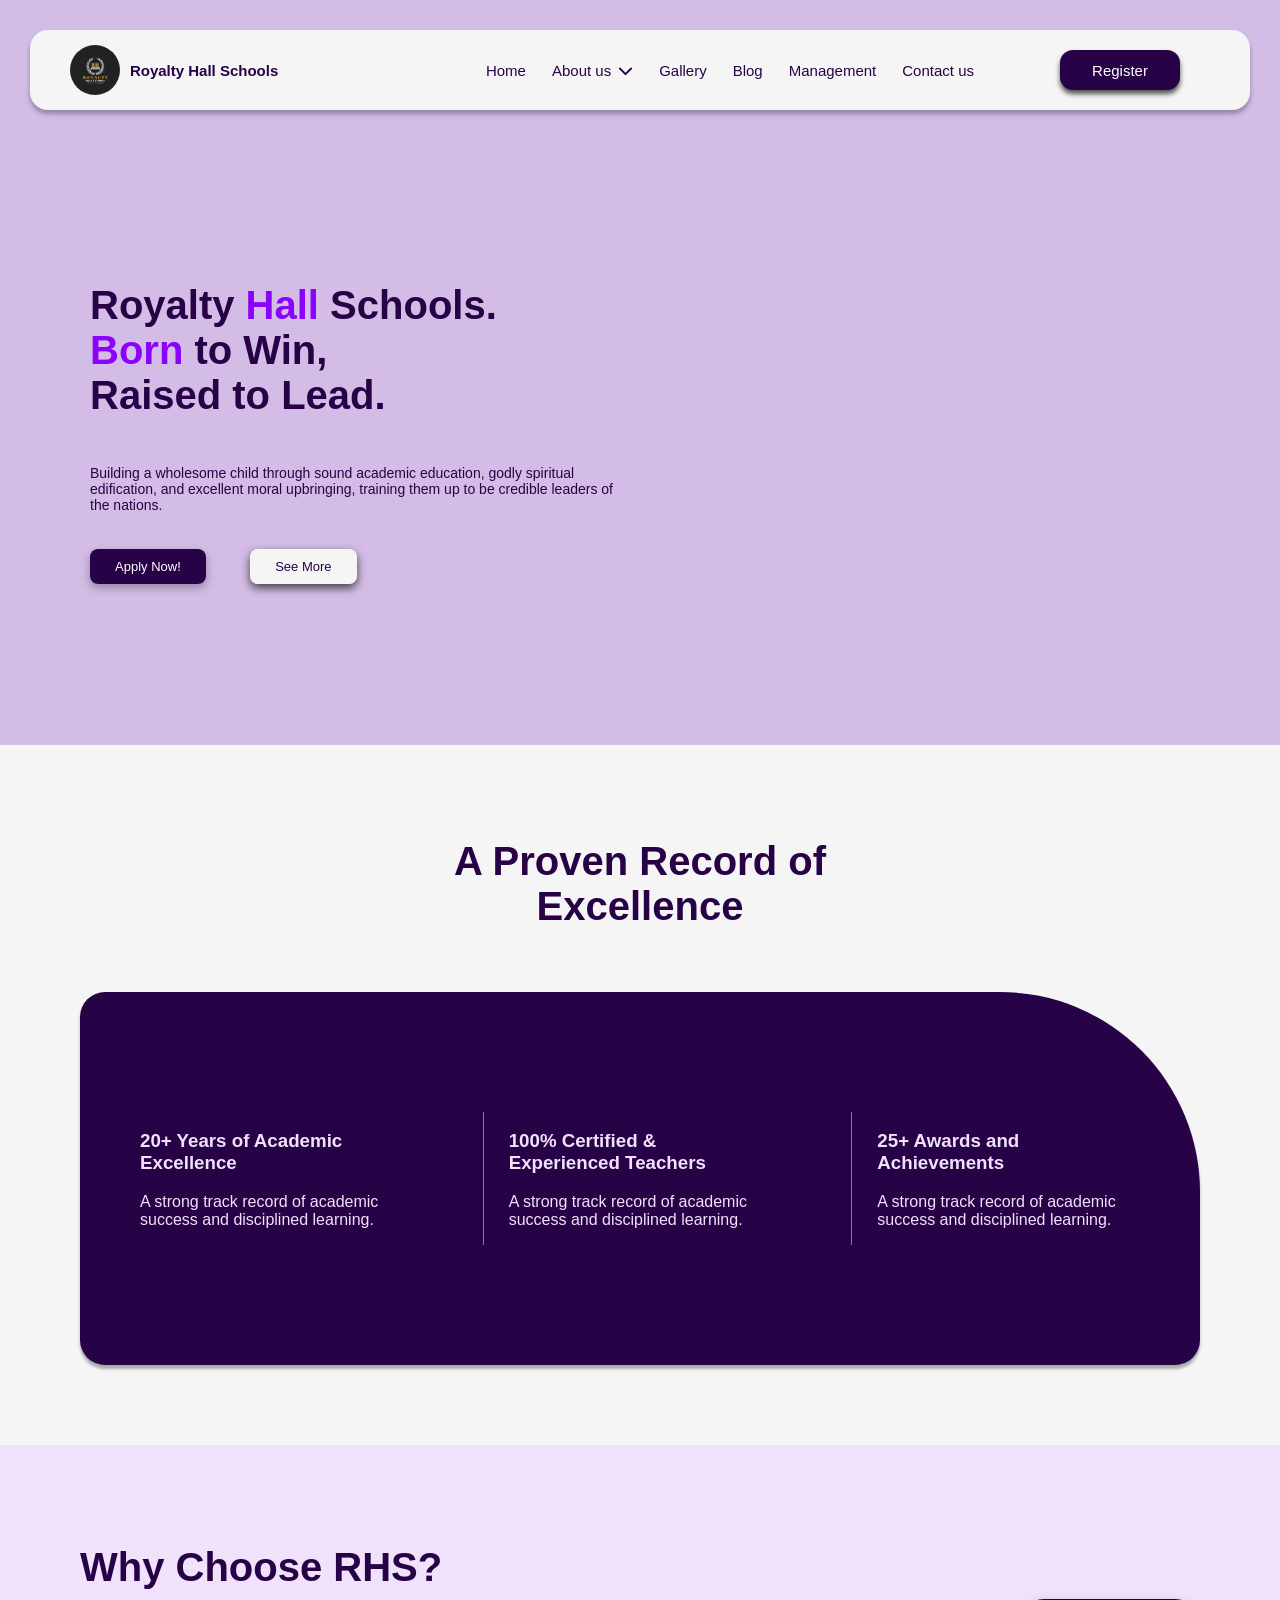
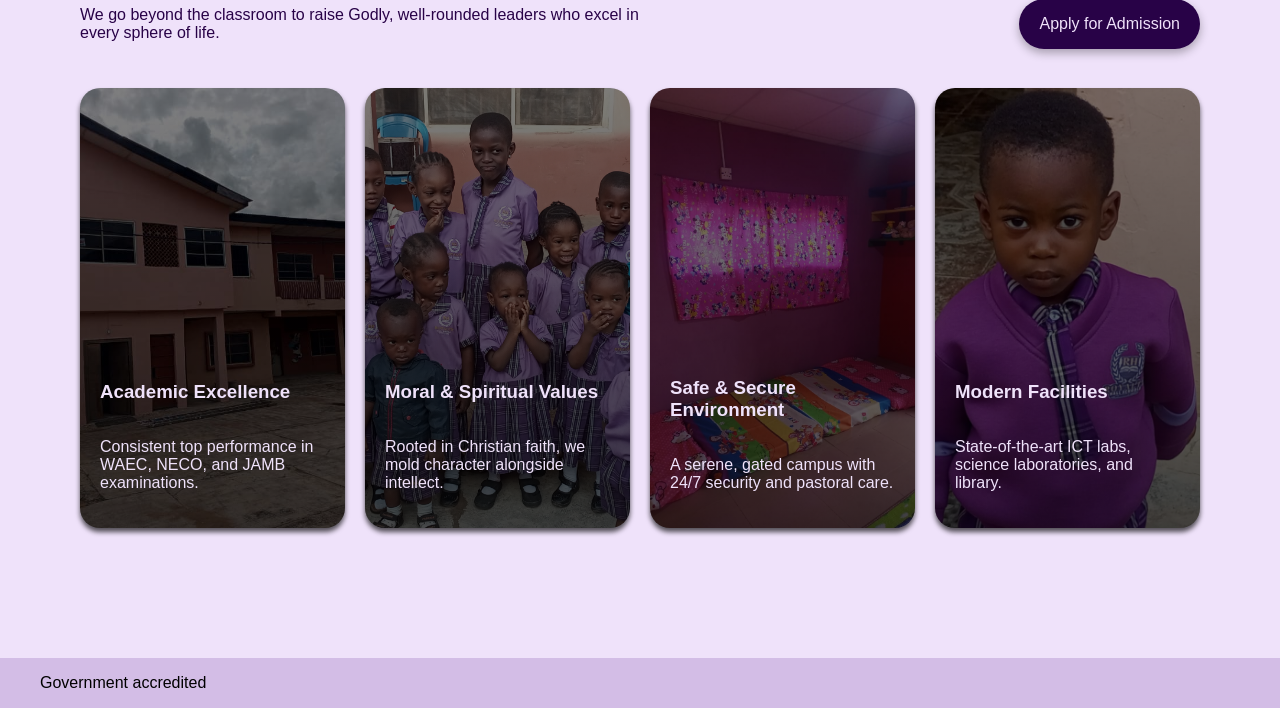
==== index.html @ ec62bf95 "initial commit" ====
<!DOCTYPE html>
<html lang="en">
    <head>
        <meta charset="UTF-8">
        <meta name="viewport" content="width=device-width, initial-scale=1.0">
        <title>Royalty Hall Schools</title>
        <link rel="stylesheet" href="style.css">
        <link rel="stylesheet" href="https://cdnjs.cloudflare.com/ajax/libs/font-awesome/6.5.1/css/all.min.css">
    </head>
    <body>
        <nav class="navbar">
            <img src="./assets/images/rhs_logo.jpg" alt="rhs-logo" height="50px">
            <a href="index.html" class="logo">Royalty Hall Schools</a>
            <ul class="nav-links" id="navLinks">
                <li><a href="index.html">Home</a></li>
                <li><a href="about.html">About us<i class="fa-solid fa-chevron-down"></i></a></li>
                <li><a href="gallery.html">Gallery</a></li>
                <li><a href="blog.html">Blog</a></li>
                <li><a href="management.html">Management</a></li>
                <li><a href="contact.html">Contact us</a></li>
                <li><a href="register.html" class="register-btn">Register</a></li>
            </ul>
            <!-- <button class="menu-toggle" id="menuToggle" aria-label="Toggle menu">&#9776;</button> -->
        </nav>
        <section>
            <div class = "landing">
                <div>
                    <h1>Royalty <span> Hall </span>Schools. </br><span>Born</span> to Win,</span> </br>Raised to Lead.</h1>
                </div>    
                <div>
                    <p>Building a wholesome child through sound academic education, 
                        godly spiritual edification, and excellent moral upbringing, 
                        training them up to be credible leaders of the nations.
                    </p>
                </div>
                <div class="apply-more">
                    <a href="contact.html" class="apply" >Apply Now!</a>
                    <a href="about.html" class="more">See More</a>
                </div>
            </div>
        </section>
        <section class="hero-1">
            <div class = "landing-2">
                <h1>A Proven Record of </br>Excellence</h1>
            </div>
            <div class="box">
                <div class="box-1">
                    <h3>20+ Years of Academic Excellence</h3>
                    <p>A strong track record of academic success and disciplined learning.</p>
                </div>
                <div class="box-2">
                    <h3>100% Certified & Experienced Teachers</h3>
                    <p>A strong track record of academic success and disciplined learning.</p>
                </div>
                <div class="box-3">
                    <h3>25+ Awards and Achievements</h3>
                    <p>A strong track record of academic success and disciplined learning.</p>
                </div>
            </div>    
        </section>
        <section class="hero-2">
            <div class="box-21">
                <h1>Why Choose RHS?</h1>
            </div>
            <div class="box-23">
                <p>We go beyond the classroom to raise Godly, well-rounded 
                    leaders who excel in every sphere of life.</p>
                    <a href="registeration.html" class="reg">Apply for Admission</a>
            </div>
            <div class="box-22">
                <div class="box-22-11">
                    <h3>Academic Excellence</h3>
                   <p>Consistent top performance in WAEC, NECO, and JAMB examinations.</p> 
                </div>
                <div class="box-22-12">
                    <h3>Moral & Spiritual Values</h3>
                   <p>Rooted in Christian faith, we mold character alongside intellect.</p> 
                </div>
                <div class="box-22-13">
                    <h3>Safe & Secure Environment</h3>
                   <p>A serene, gated campus with 24/7 security and pastoral care.</p> 
                </div>
                <div class="box-22-14">
                    <h3>Modern Facilities</h3>
                   <p>State-of-the-art ICT labs, science laboratories, and library.</p> 
                </div>
            </div>
        </section>
        <section class="hero-3">
            <div class="box-31">
                <p>Government accredited</p>
            </div>
        </section>
    </body>
</html>
---- style.css ----
*{
    font-family: Verdana, Geneva, Tahoma, sans-serif;
}
body{
    /* padding: 30px; */
    background-color: #d3bde6;
    margin: 0px;
}
.navbar{
    display: flex;
    background-color: whitesmoke;
    align-items: center;  
    font-family: Verdana, Geneva, Tahoma, sans-serif;
    padding: 0px 40px;
    height: 80px;
    font-size: 15px;
    border-radius: 18px;
    margin: 30px;
    box-shadow: 0px 4px 5px rgba(0, 0, 0, 0.3);
}
.navbar img{
    border-radius: 50%;
    /* transition-property: height transform; */
    /* transition-duration: 2s; */
}
.navbar a{
    text-decoration: none;
    color: #280247;   
}
.navbar a i{
    padding-left: 7px;   
}
.navbar ul{
    display: flex;
    align-items: center;
    margin-left: auto;
    gap: 26px;
    list-style: none;
}
li{
    justify-content: flex-end;
    
}
.register-btn{
    display: flex;
    justify-content: center;
    align-items: center;
    margin: 0px 30px 0px 60px;
    height: 40px;
    width: 120px;
    background-color: #280247;
    border-radius: 13px;
    box-shadow: 0px 4px 5px rgba(0, 0, 0, 0.671);
}
.logo{
    padding: 0px  10px;
    font-weight: 700;
}
a.register-btn {
  color: white;
}
.navbar a:hover{
    color: #8c03fc;
    transition-duration: 0.2s;
    transition-timing-function: ease-in;
}
a.register-btn:hover{
    color: #8c03fc;
    transition-duration: 0.2s;
    transition-timing-function: ease-in;
    background-color: white;

}
.navbar img:hover{
    transform: rotate(360deg);
    height: 60px;
}

.landing{
    display: flex;
    padding: 110px 60px;
    flex-direction: column;
    align-items: flex-start;
    /* justify-content: center; */
    flex-wrap: wrap;
    background-color: #d3bde6;
    margin: 30px;
}
.landing h1{
    font-family: Verdana, Geneva, Tahoma, sans-serif;
    font-size: 40px;
    color: #280247;
}
.landing p{
    width: 50%;
    font-size: 14px;
    color: #280247;
}
.landing h1 span{
    color: #8c03fc;
}
.apply-more{
    margin: 30px 0px;
}
.apply{
    background-color: #280247;
    padding: 10px 25px;
    border: 0px;
    margin: 10px 40px 10px 0px;
    border-radius: 8px;
    color: #ffffff;
    text-decoration: none;
    font-size: 13px;
    box-shadow: 0px 4px 10px rgba(0, 0, 0, 0.3);
}
.apply:hover{
    background-color: whitesmoke;
    color: #751ac0;
}
.more{
    background-color: whitesmoke;
    padding: 10px 25px;
    border: 0px;
    margin: 10px 40px 10px 0px;
    border-radius: 8px;
    color: #280247;
    text-decoration: none;
    font-size: 13px;
    box-shadow: 0px 4px 10px rgba(0, 0, 0, 0.692);
}
.more:hover{
    background-color: #280247;
    color: whitesmoke;
}
.landing-2{
    display: flex;
    justify-content: center;
    align-items: center;
    text-align: center;
    /* background-color: whitesmoke; */
    margin: 30px 30px;
}
.landing-2 h1{
    font-family: Verdana, Geneva, Tahoma, sans-serif;
    font-size: 40px;
    color: #280247;
}
.box{
    display: flex;
    gap: 80px;
    height: auto;
    width: auto;
    background-color: #280247;
    color: #efe2fa;
    padding: 120px 60px;
    margin: 30px 40px;
    margin-bottom: 50px;
    border-radius: 25px 200px 25px 25px;
    box-shadow: 0px 4px 3px rgba(0, 0, 0, 0.3);
}
.hero-1{
    background-color: whitesmoke;
    padding: 30px 40px;
}
.box-2, .box-3{
    border-left: solid grey 1px;
    padding-left: 25px;
}
.hero-2{
    background-color: #efe2fa;
    padding: 100px 40px;
}
.box-22{
    display: flex;
    text-align: left;
    justify-content: center;
    align-items: center;
    margin: 30px 40px;
    gap: 20px;
}
.box-22-11{
    height: 400px;
    width: 300px;
    background-color: #280247;
    padding: 20px;
    color: #efe2fa;
    border-radius: 20px;
    display: flex;
    flex-direction: column;
    justify-content: flex-end;
    min-height: 250px;
    padding: 20px;
    background-image: url("./assets/images/img-1.jpg");
    background-position: center;
    background-repeat: no-repeat;
    background-image: 
    linear-gradient(rgba(0, 0, 0, 0.5), rgba(0, 0, 0, 0.678)),
    url('./assets/images/img-1.jpg');
    background-size: cover;
    background-position: center;
    box-shadow: 0px 4px 5px rgba(0, 0, 0, 0.658);
}
.box-22-11:hover{
    transform: scale('');
    height: 420px;
    transition-duration: 0.2s;
    transition-timing-function: ease-in;
}
.box-22-12{
    height: 400px;
    width: 300px;
    background-color: #280247;
    padding: 20px;
    color: #efe2fa;
    border-radius: 20px;
    display: flex;
    flex-direction: column;
    justify-content: flex-end;
    min-height: 250px;
    padding: 20px;
    background-image: url("./assets/images/img-2.jpg");
    background-position: center;
    background-repeat: no-repeat;
    background-image: 
    linear-gradient(rgba(0, 0, 0, 0.5), rgba(0, 0, 0, 0.692)),
    url('./assets/images/img-2.jpg');
    background-size: cover;
    background-position: center;
    box-shadow: 0px 4px 5px rgba(0, 0, 0, 0.658);
}
.box-22-12:hover{
    transform: scale('');
    height: 420px;
    transition-duration: 0.2s;
    transition-timing-function: ease-in;
}
.box-22-13{
    height: 400px;
    width: 300px;
    background-color: #280247;
    padding: 20px;
    color: #efe2fa;
    border-radius: 20px;
    display: flex;
    flex-direction: column;
    justify-content: flex-end;
    min-height: 250px;
    padding: 20px;
    background-image: url("./assets/images/img-3.jpg");
    background-position: center;
    background-repeat: no-repeat;
    background-image: 
    linear-gradient(rgba(0, 0, 0, 0.5), rgba(0, 0, 0, 0.678)),
    url('./assets/images/img-3.jpg');
    background-size: cover;
    background-position: center;
    box-shadow: 0px 4px 5px rgba(0, 0, 0, 0.658);
}
.box-22-13:hover{
    transform: scale('');
    height: 420px;
    transition-duration: 0.2s;
    transition-timing-function: ease-in;
}
.box-22-14{
    height: 400px;
    width: 300px;
    background-color: #280247;
    padding: 20px;
    color: #efe2fa;
    border-radius: 20px;
    display: flex;
    flex-direction: column;
    justify-content: flex-end;
    min-height: 250px;
    padding: 20px;
    background-image: url("./assets/images/img-4.jpg");
    background-position: center;
    background-repeat: no-repeat;
    background-image: 
    linear-gradient(rgba(0, 0, 0, 0.5), rgba(0, 0, 0, 0.678)),
    url('./assets/images/img-4.jpg');
    background-size: cover;
    background-position: center;
    box-shadow: 0px 4px 5px rgba(0, 0, 0, 0.658);
}
.box-22-14:hover{
    transform: scale('');
    height: 420px;
    transition-duration: 0.2s;
    transition-timing-function: ease-in;
}
.box-221 p{
    margin-top: 0px;
}
.box-21{
    display: flex;
    color: #280247;
    margin: 0px 40px;
}
.box-23{
    display: flex;
    /* justify-content: center;
    align-items: center; */
    margin: 0px 40px;
}
.box-23 p{
    width: 50%;
    font-size: 16px;
    color: #280247;
}
.box-23 a{
    display: flex;
    justify-content: center;
    align-items: center;
    margin-left: auto;
    text-decoration: none;
    color: #efe2fa;
    background-color: #280247;
    box-shadow: 0px 4px 10px rgba(0, 0, 0, 0.3);
    height: 30px;
    width: auto;
    padding: 10px 20px;
    border-radius: 28px;
    margin-top: auto;
    margin-bottom: auto;
}
.box-23 a:hover{
    background-color: #d3bde6;
    color: #280247;
}
.box-21 h1{
    margin: 0px;
    font-size: 40px;
}
.hero-3{
    padding: 0px 40px;           
     
}
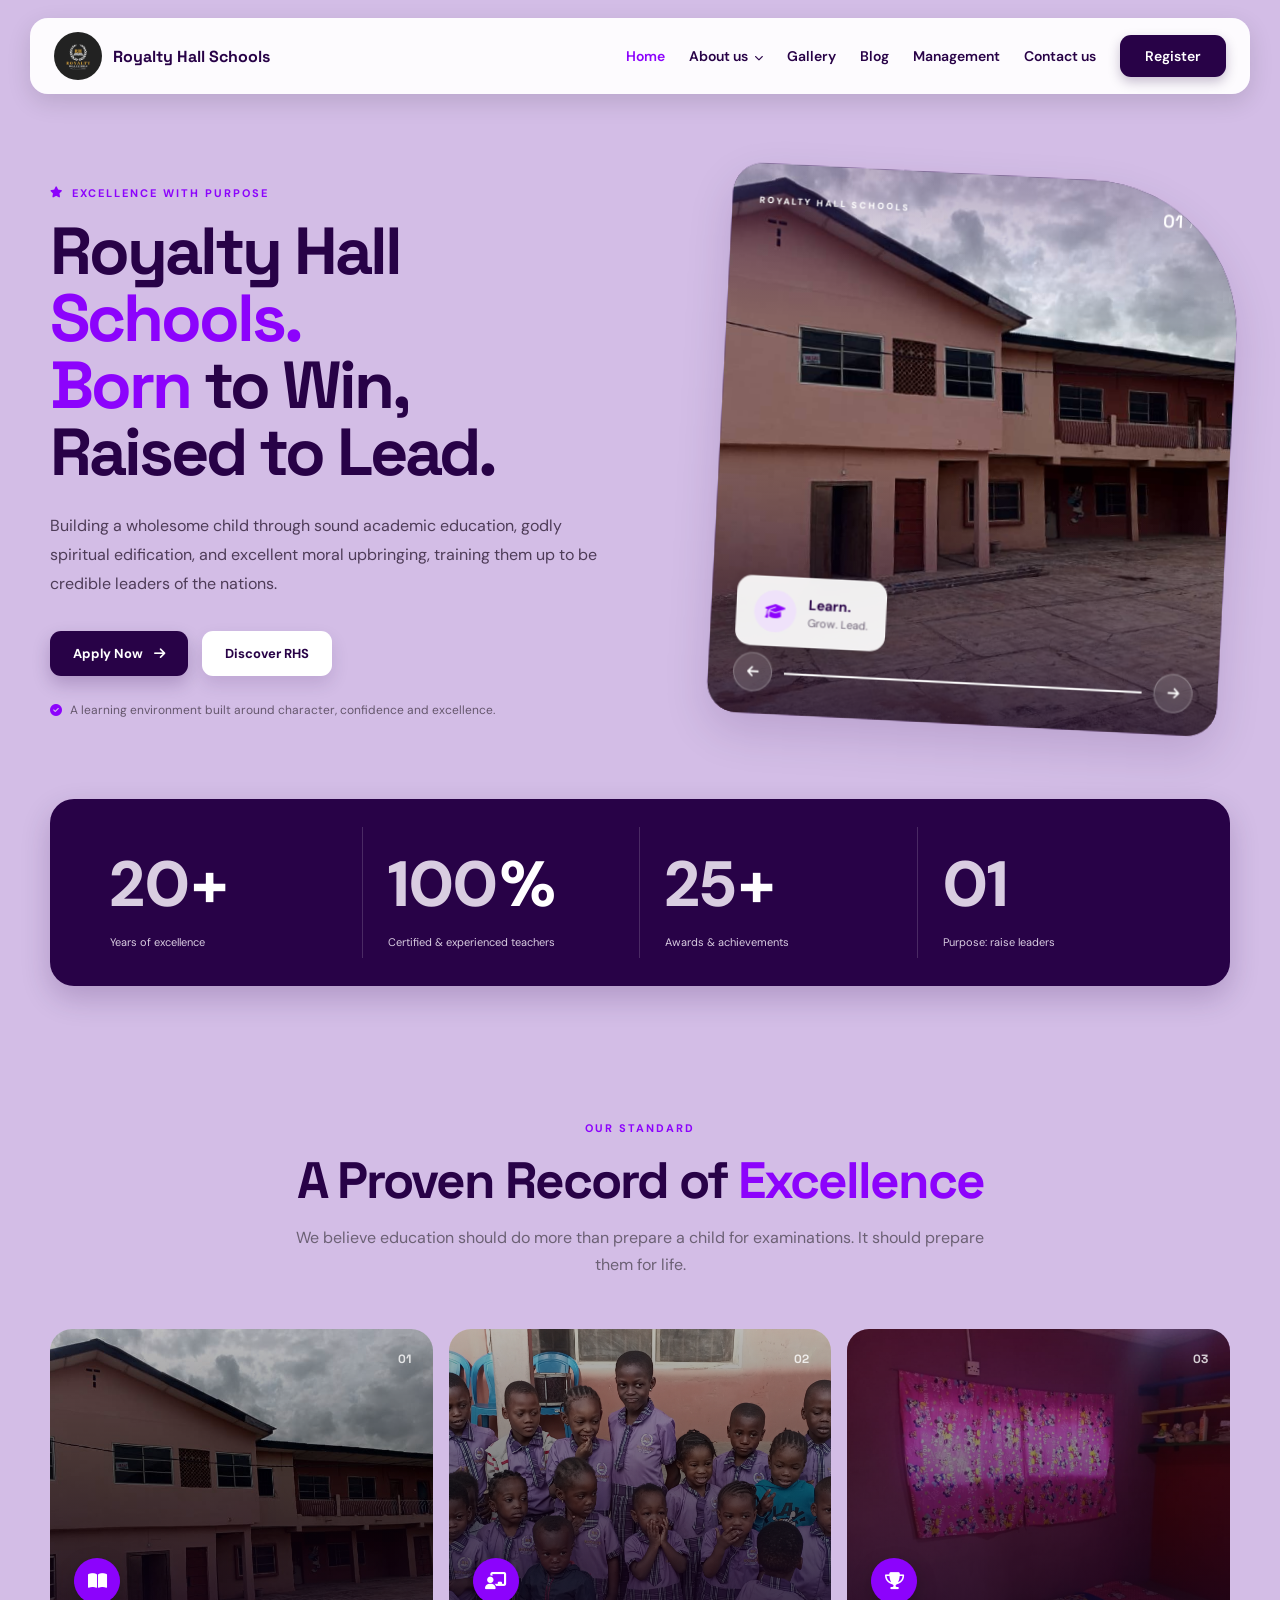
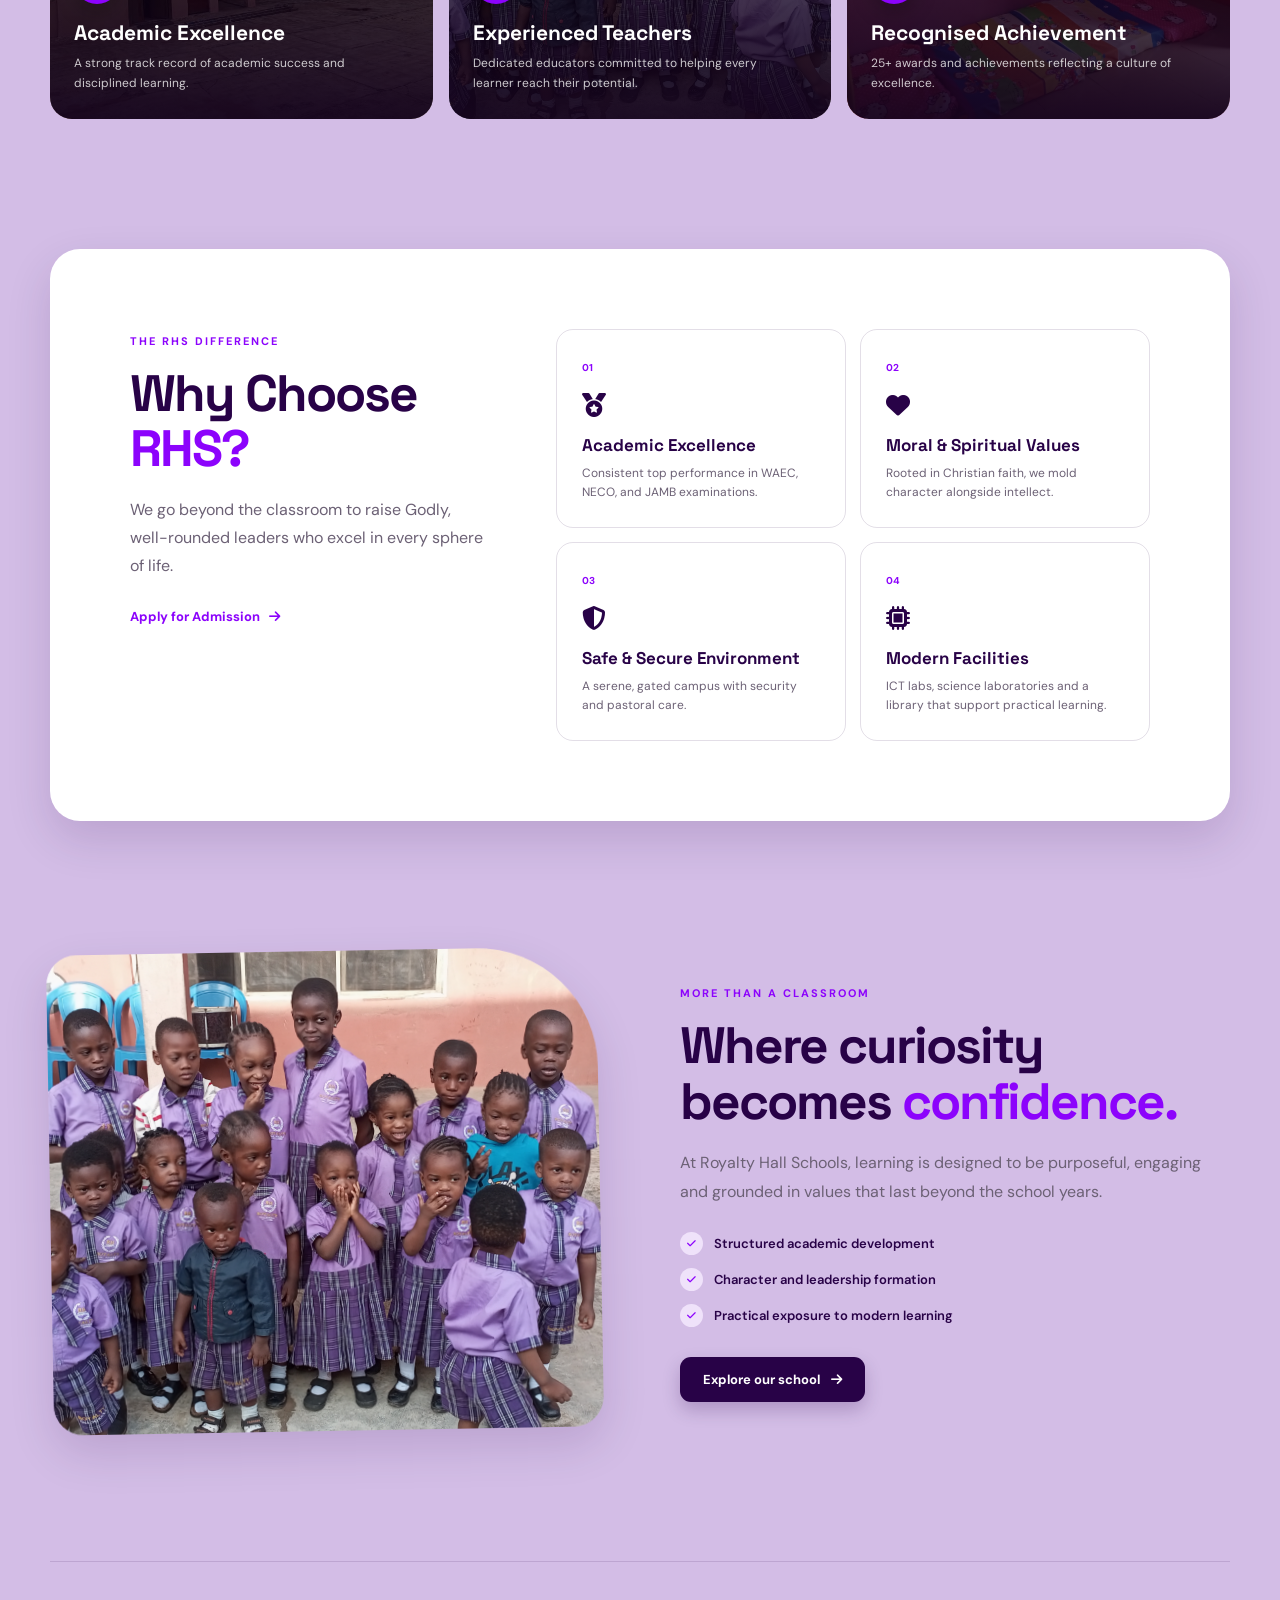
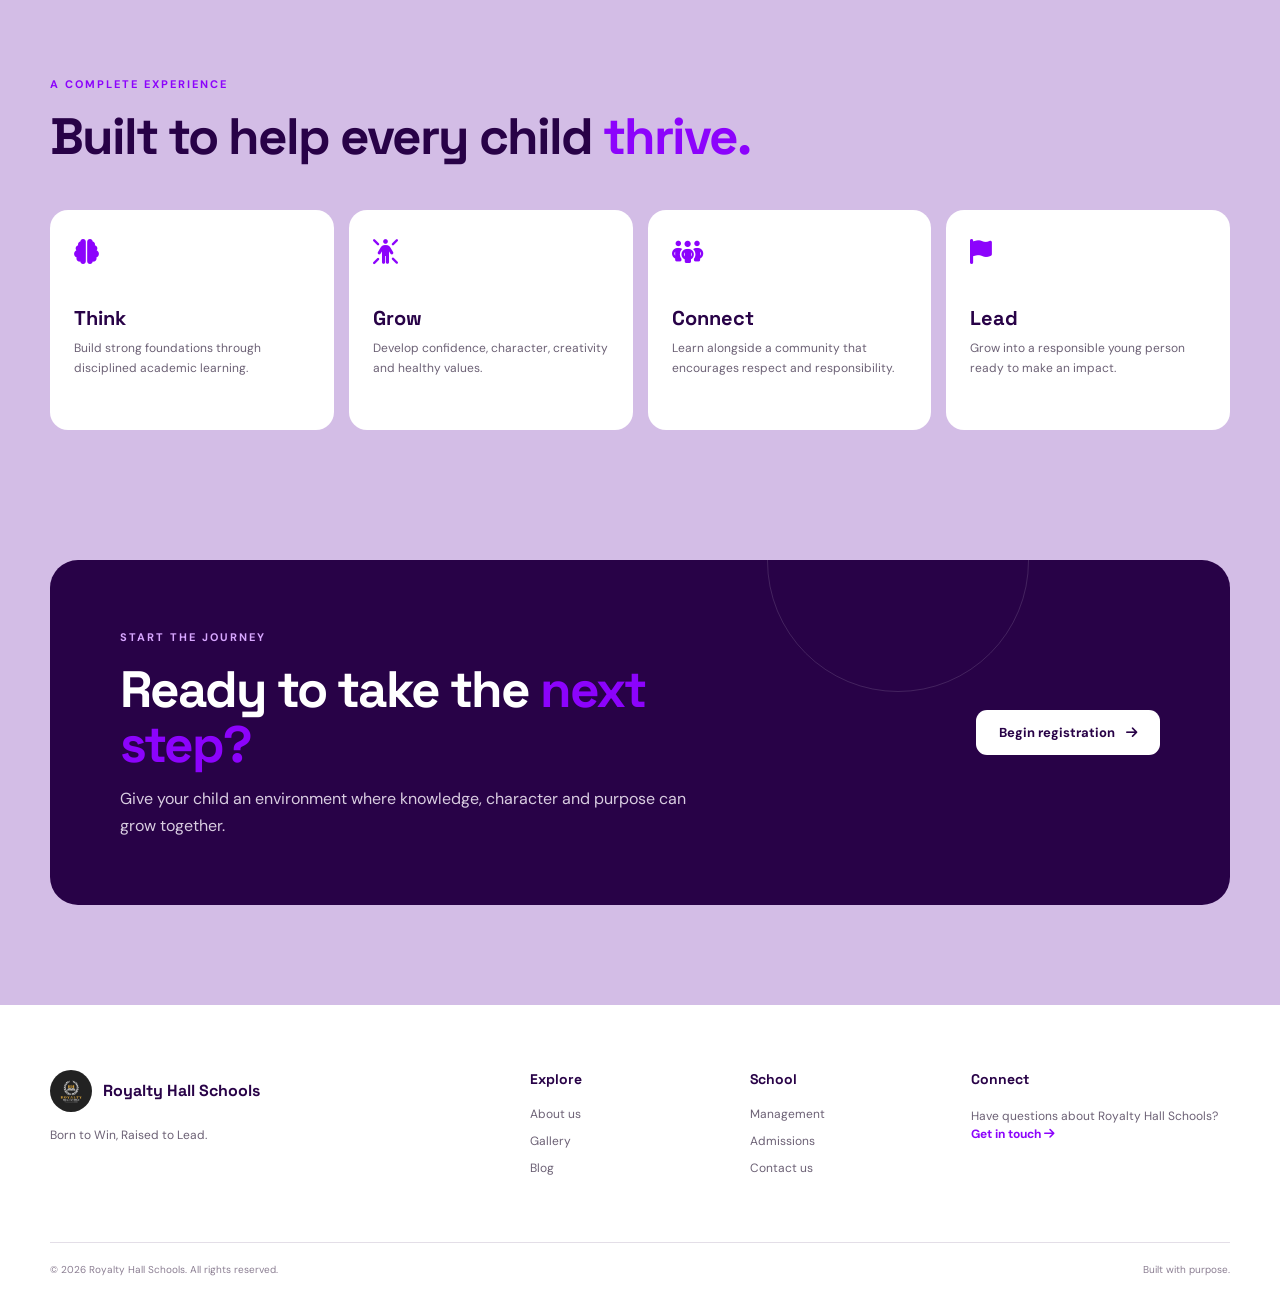
==== commit 65b62459: "Updated homepage" ====
--- a/index.html
+++ b/index.html
@@ -1,95 +1,337 @@
 <!DOCTYPE html>
 <html lang="en">
-    <head>
-        <meta charset="UTF-8">
-        <meta name="viewport" content="width=device-width, initial-scale=1.0">
-        <title>Royalty Hall Schools</title>
-        <link rel="stylesheet" href="style.css">
-        <link rel="stylesheet" href="https://cdnjs.cloudflare.com/ajax/libs/font-awesome/6.5.1/css/all.min.css">
-    </head>
-    <body>
-        <nav class="navbar">
-            <img src="./assets/images/rhs_logo.jpg" alt="rhs-logo" height="50px">
-            <a href="index.html" class="logo">Royalty Hall Schools</a>
-            <ul class="nav-links" id="navLinks">
-                <li><a href="index.html">Home</a></li>
-                <li><a href="about.html">About us<i class="fa-solid fa-chevron-down"></i></a></li>
-                <li><a href="gallery.html">Gallery</a></li>
-                <li><a href="blog.html">Blog</a></li>
-                <li><a href="management.html">Management</a></li>
-                <li><a href="contact.html">Contact us</a></li>
-                <li><a href="register.html" class="register-btn">Register</a></li>
-            </ul>
-            <!-- <button class="menu-toggle" id="menuToggle" aria-label="Toggle menu">&#9776;</button> -->
-        </nav>
-        <section>
-            <div class = "landing">
-                <div>
-                    <h1>Royalty <span> Hall </span>Schools. </br><span>Born</span> to Win,</span> </br>Raised to Lead.</h1>
-                </div>    
-                <div>
-                    <p>Building a wholesome child through sound academic education, 
-                        godly spiritual edification, and excellent moral upbringing, 
-                        training them up to be credible leaders of the nations.
-                    </p>
-                </div>
-                <div class="apply-more">
-                    <a href="contact.html" class="apply" >Apply Now!</a>
-                    <a href="about.html" class="more">See More</a>
-                </div>
+<head>
+  <meta charset="UTF-8">
+  <meta name="viewport" content="width=device-width, initial-scale=1.0">
+  <meta name="description" content="Royalty Hall Schools — building wholesome children through academic excellence, spiritual edification and moral upbringing.">
+  <title>Royalty Hall Schools | Born to Win, Raised to Lead</title>
+  <link rel="stylesheet" href="style.css">
+  <link rel="stylesheet" href="https://cdnjs.cloudflare.com/ajax/libs/font-awesome/6.5.1/css/all.min.css">
+</head>
+<body>
+  <header class="navbar">
+    <a href="index.html" class="brand" aria-label="Royalty Hall Schools home">
+      <img src="./assets/images/rhs_logo.jpg" alt="Royalty Hall Schools logo">
+      <span>Royalty Hall Schools</span>
+    </a>
+
+    <button class="menu-toggle" id="menuToggle" aria-label="Open navigation" aria-expanded="false">
+      <i class="fa-solid fa-bars"></i>
+    </button>
+
+    <nav class="nav-links" id="navLinks" aria-label="Main navigation">
+      <a href="index.html" class="active">Home</a>
+      <a href="about.html">About us <i class="fa-solid fa-chevron-down"></i></a>
+      <a href="gallery.html">Gallery</a>
+      <a href="blog.html">Blog</a>
+      <a href="management.html">Management</a>
+      <a href="contact.html">Contact us</a>
+      <a href="register.html" class="register-btn">Register</a>
+    </nav>
+  </header>
+
+  <main>
+    <section class="hero section-shell reveal">
+      <div class="hero-copy">
+        <span class="eyebrow"><i class="fa-solid fa-star"></i> Excellence with purpose</span>
+        <h1>Royalty Hall <span>Schools.</span><br><span>Born</span> to Win,<br>Raised to Lead.</h1>
+        <p>Building a wholesome child through sound academic education, godly spiritual edification, and excellent moral upbringing, training them up to be credible leaders of the nations.</p>
+        <div class="hero-actions">
+          <a href="contact.html" class="btn btn-primary">Apply Now <i class="fa-solid fa-arrow-right"></i></a>
+          <a href="about.html" class="btn btn-secondary">Discover RHS</a>
+        </div>
+        <div class="hero-note"><i class="fa-solid fa-circle-check"></i> A learning environment built around character, confidence and excellence.</div>
+      </div>
+      <div class="hero-visual">
+        <div class="hero-card premium-carousel" aria-label="Royalty Hall Schools highlights">
+          <div class="carousel-track">
+            <div class="carousel-slide active">
+              <img src="./assets/images/img-1.jpg" alt="Royalty Hall Schools campus">
             </div>
-        </section>
-        <section class="hero-1">
-            <div class = "landing-2">
-                <h1>A Proven Record of </br>Excellence</h1>
+            <div class="carousel-slide">
+              <img src="./assets/images/img-2.jpg" alt="Students at Royalty Hall Schools">
             </div>
-            <div class="box">
-                <div class="box-1">
-                    <h3>20+ Years of Academic Excellence</h3>
-                    <p>A strong track record of academic success and disciplined learning.</p>
-                </div>
-                <div class="box-2">
-                    <h3>100% Certified & Experienced Teachers</h3>
-                    <p>A strong track record of academic success and disciplined learning.</p>
-                </div>
-                <div class="box-3">
-                    <h3>25+ Awards and Achievements</h3>
-                    <p>A strong track record of academic success and disciplined learning.</p>
-                </div>
-            </div>    
-        </section>
-        <section class="hero-2">
-            <div class="box-21">
-                <h1>Why Choose RHS?</h1>
+            <div class="carousel-slide">
+              <img src="./assets/images/img-3.jpg" alt="Learning environment at Royalty Hall Schools">
             </div>
-            <div class="box-23">
-                <p>We go beyond the classroom to raise Godly, well-rounded 
-                    leaders who excel in every sphere of life.</p>
-                    <a href="registeration.html" class="reg">Apply for Admission</a>
+            <div class="carousel-slide">
+              <img src="./assets/images/img-4.jpg" alt="Royalty Hall Schools community">
             </div>
-            <div class="box-22">
-                <div class="box-22-11">
-                    <h3>Academic Excellence</h3>
-                   <p>Consistent top performance in WAEC, NECO, and JAMB examinations.</p> 
-                </div>
-                <div class="box-22-12">
-                    <h3>Moral & Spiritual Values</h3>
-                   <p>Rooted in Christian faith, we mold character alongside intellect.</p> 
-                </div>
-                <div class="box-22-13">
-                    <h3>Safe & Secure Environment</h3>
-                   <p>A serene, gated campus with 24/7 security and pastoral care.</p> 
-                </div>
-                <div class="box-22-14">
-                    <h3>Modern Facilities</h3>
-                   <p>State-of-the-art ICT labs, science laboratories, and library.</p> 
-                </div>
-            </div>
-        </section>
-        <section class="hero-3">
-            <div class="box-31">
-                <p>Government accredited</p>
-            </div>
-        </section>
-    </body>
-</html>+          </div>
+
+          <div class="carousel-shade"></div>
+
+          <div class="carousel-topline">
+            <span>ROYALTY HALL SCHOOLS</span>
+            <span class="carousel-count"><b class="current-slide">01</b><i>/</i><span>04</span></span>
+          </div>
+
+          <div class="floating-card">
+            <span class="icon-circle"><i class="fa-solid fa-graduation-cap"></i></span>
+            <div><strong>Learn.</strong><small>Grow. Lead.</small></div>
+          </div>
+
+          <div class="carousel-controls">
+            <button class="carousel-btn carousel-prev" type="button" aria-label="Previous image">
+              <i class="fa-solid fa-arrow-left"></i>
+            </button>
+            <div class="carousel-progress"><span></span></div>
+            <button class="carousel-btn carousel-next" type="button" aria-label="Next image">
+              <i class="fa-solid fa-arrow-right"></i>
+            </button>
+          </div>
+        </div>
+      </div>
+    </section>
+
+    <section class="stats section-shell reveal">
+      <div><strong><span class="counter" data-target="20">0</span>+</strong><span>Years of excellence</span></div>
+      <div><strong><span class="counter" data-target="100">0</span>%</strong><span>Certified & experienced teachers</span></div>
+      <div><strong><span class="counter" data-target="25">0</span>+</strong><span>Awards & achievements</span></div>
+      <div><strong><span class="counter" data-target="1" data-pad="2">00</span></strong><span>Purpose: raise leaders</span></div>
+    </section>
+
+    <section class="excellence section-shell reveal">
+      <div class="section-heading centered">
+        <span class="eyebrow">Our standard</span>
+        <h2>A Proven Record of <span>Excellence</span></h2>
+        <p>We believe education should do more than prepare a child for examinations. It should prepare them for life.</p>
+      </div>
+      <div class="excellence-grid image-excellence-grid">
+
+  <article class="feature-card image-feature-card">
+    <img src="./assets/images/img-1.jpg" alt="Academic Excellence">
+    <div class="feature-image-overlay"></div>
+
+    <div class="feature-number">01</div>
+
+    <div class="feature-card-content">
+      <div class="feature-icon">
+        <i class="fa-solid fa-book-open"></i>
+      </div>
+
+      <h3>Academic Excellence</h3>
+      <p>
+        A strong track record of academic success and disciplined learning.
+      </p>
+    </div>
+  </article>
+
+  <article class="feature-card image-feature-card">
+    <img src="./assets/images/img-2.jpg" alt="Experienced Teachers">
+    <div class="feature-image-overlay"></div>
+
+    <div class="feature-number">02</div>
+
+    <div class="feature-card-content">
+      <div class="feature-icon">
+        <i class="fa-solid fa-chalkboard-user"></i>
+      </div>
+
+      <h3>Experienced Teachers</h3>
+      <p>
+        Dedicated educators committed to helping every learner reach their potential.
+      </p>
+    </div>
+  </article>
+
+  <article class="feature-card image-feature-card">
+    <img src="./assets/images/img-3.jpg" alt="Recognised Achievement">
+    <div class="feature-image-overlay"></div>
+
+    <div class="feature-number">03</div>
+
+    <div class="feature-card-content">
+      <div class="feature-icon">
+        <i class="fa-solid fa-trophy"></i>
+      </div>
+
+      <h3>Recognised Achievement</h3>
+      <p>
+        25+ awards and achievements reflecting a culture of excellence.
+      </p>
+    </div>
+  </article>
+
+</div>
+    </section>
+
+    <section class="why section-shell reveal">
+      <div class="why-intro">
+        <span class="eyebrow">The RHS difference</span>
+        <h2>Why Choose <span>RHS?</span></h2>
+        <p>We go beyond the classroom to raise Godly, well-rounded leaders who excel in every sphere of life.</p>
+        <a href="register.html" class="text-link">Apply for Admission <i class="fa-solid fa-arrow-right"></i></a>
+      </div>
+      <div class="why-grid">
+        <article><span>01</span><i class="fa-solid fa-medal"></i><h3>Academic Excellence</h3><p>Consistent top performance in WAEC, NECO, and JAMB examinations.</p></article>
+        <article><span>02</span><i class="fa-solid fa-heart"></i><h3>Moral & Spiritual Values</h3><p>Rooted in Christian faith, we mold character alongside intellect.</p></article>
+        <article><span>03</span><i class="fa-solid fa-shield-halved"></i><h3>Safe & Secure Environment</h3><p>A serene, gated campus with security and pastoral care.</p></article>
+        <article><span>04</span><i class="fa-solid fa-microchip"></i><h3>Modern Facilities</h3><p>ICT labs, science laboratories and a library that support practical learning.</p></article>
+      </div>
+    </section>
+
+    <section class="campus section-shell reveal">
+      <div class="campus-image"><img src="./assets/images/img-2.jpg" alt="Students and learning environment at Royalty Hall Schools"></div>
+      <div class="campus-copy">
+        <span class="eyebrow">More than a classroom</span>
+        <h2>Where curiosity becomes <span>confidence.</span></h2>
+        <p>At Royalty Hall Schools, learning is designed to be purposeful, engaging and grounded in values that last beyond the school years.</p>
+        <div class="check-list">
+          <div><i class="fa-solid fa-check"></i><span>Structured academic development</span></div>
+          <div><i class="fa-solid fa-check"></i><span>Character and leadership formation</span></div>
+          <div><i class="fa-solid fa-check"></i><span>Practical exposure to modern learning</span></div>
+        </div>
+        <a href="gallery.html" class="btn btn-primary">Explore our school <i class="fa-solid fa-arrow-right"></i></a>
+      </div>
+    </section>
+
+    <section class="pathways section-shell reveal">
+      <div class="section-heading">
+        <span class="eyebrow">A complete experience</span>
+        <h2>Built to help every child <span>thrive.</span></h2>
+      </div>
+      <div class="pathway-grid">
+        <article><i class="fa-solid fa-brain"></i><h3>Think</h3><p>Build strong foundations through disciplined academic learning.</p></article>
+        <article><i class="fa-solid fa-person-rays"></i><h3>Grow</h3><p>Develop confidence, character, creativity and healthy values.</p></article>
+        <article><i class="fa-solid fa-people-group"></i><h3>Connect</h3><p>Learn alongside a community that encourages respect and responsibility.</p></article>
+        <article><i class="fa-solid fa-flag"></i><h3>Lead</h3><p>Grow into a responsible young person ready to make an impact.</p></article>
+      </div>
+    </section>
+
+    <section class="admissions section-shell reveal">
+      <div class="admissions-inner">
+        <div>
+          <span class="eyebrow light">Start the journey</span>
+          <h2>Ready to take the <span>next step?</span></h2>
+          <p>Give your child an environment where knowledge, character and purpose can grow together.</p>
+        </div>
+        <a href="register.html" class="btn btn-white">Begin registration <i class="fa-solid fa-arrow-right"></i></a>
+      </div>
+    </section>
+  </main>
+
+  <footer class="footer">
+    <div class="footer-main section-shell">
+      <div>
+        <a href="index.html" class="brand footer-brand"><img src="./assets/images/rhs_logo.jpg" alt="Royalty Hall Schools logo"><span>Royalty Hall Schools</span></a>
+        <p>Born to Win, Raised to Lead.</p>
+      </div>
+      <div><h4>Explore</h4><a href="about.html">About us</a><a href="gallery.html">Gallery</a><a href="blog.html">Blog</a></div>
+      <div><h4>School</h4><a href="management.html">Management</a><a href="register.html">Admissions</a><a href="contact.html">Contact us</a></div>
+      <div><h4>Connect</h4><p>Have questions about Royalty Hall Schools?</p><a href="contact.html" class="footer-contact">Get in touch <i class="fa-solid fa-arrow-right"></i></a></div>
+    </div>
+    <div class="footer-bottom section-shell"><span>© 2026 Royalty Hall Schools. All rights reserved.</span><span>Built with purpose.</span></div>
+  </footer>
+
+  <script>
+    const menuToggle = document.getElementById('menuToggle');
+    const navLinks = document.getElementById('navLinks');
+    menuToggle.addEventListener('click', () => {
+      const open = navLinks.classList.toggle('open');
+      menuToggle.setAttribute('aria-expanded', open);
+      menuToggle.innerHTML = open ? '<i class="fa-solid fa-xmark"></i>' : '<i class="fa-solid fa-bars"></i>';
+    });
+
+    document.querySelectorAll('.nav-links a').forEach(link => link.addEventListener('click', () => {
+      navLinks.classList.remove('open');
+      menuToggle.setAttribute('aria-expanded', 'false');
+      menuToggle.innerHTML = '<i class="fa-solid fa-bars"></i>';
+    }));
+
+    const observer = new IntersectionObserver((entries) => {
+      entries.forEach(entry => {
+        if (entry.isIntersecting) {
+          entry.target.classList.add('visible');
+          observer.unobserve(entry.target);
+        }
+      });
+    }, { threshold: 0.12 });
+    document.querySelectorAll('.reveal').forEach(el => observer.observe(el));
+
+    // Premium hero carousel
+    const carousel = document.querySelector('.premium-carousel');
+    if (carousel) {
+      const slides = [...carousel.querySelectorAll('.carousel-slide')];
+      const prev = carousel.querySelector('.carousel-prev');
+      const next = carousel.querySelector('.carousel-next');
+      const progress = carousel.querySelector('.carousel-progress span');
+      const current = carousel.querySelector('.current-slide');
+      let active = 0;
+      let timer;
+      const interval = 4500;
+
+      const showSlide = (index, restart = true) => {
+        active = (index + slides.length) % slides.length;
+        slides.forEach((slide, i) => slide.classList.toggle('active', i === active));
+        if (current) current.textContent = String(active + 1).padStart(2, '0');
+        if (progress) {
+          progress.style.transition = 'none';
+          progress.style.width = '0%';
+          requestAnimationFrame(() => {
+            requestAnimationFrame(() => {
+              progress.style.transition = `width ${interval}ms linear`;
+              progress.style.width = '100%';
+            });
+          });
+        }
+        if (restart) startAuto();
+      };
+
+      const startAuto = () => {
+        clearInterval(timer);
+        timer = setInterval(() => showSlide(active + 1, false), interval);
+      };
+
+      prev.addEventListener('click', () => showSlide(active - 1));
+      next.addEventListener('click', () => showSlide(active + 1));
+
+      carousel.addEventListener('mouseenter', () => clearInterval(timer));
+      carousel.addEventListener('mouseleave', startAuto);
+      carousel.addEventListener('focusin', () => clearInterval(timer));
+      carousel.addEventListener('focusout', startAuto);
+
+      showSlide(0);
+    }
+
+    // Animated statistics counters
+    const stats = document.querySelector('.stats');
+    const counters = document.querySelectorAll('.counter');
+    let countersStarted = false;
+
+    const animateCounters = () => {
+      if (countersStarted) return;
+      countersStarted = true;
+
+      counters.forEach(counter => {
+        const target = Number(counter.dataset.target || 0);
+        const pad = Number(counter.dataset.pad || 0);
+        const duration = 1500;
+        const start = performance.now();
+
+        const tick = now => {
+          const progress = Math.min((now - start) / duration, 1);
+          const eased = 1 - Math.pow(1 - progress, 3);
+          const value = Math.round(target * eased);
+          counter.textContent = String(value).padStart(pad, '0');
+          if (progress < 1) requestAnimationFrame(tick);
+        };
+
+        requestAnimationFrame(tick);
+      });
+    };
+
+    if (stats && 'IntersectionObserver' in window) {
+      const statsObserver = new IntersectionObserver(entries => {
+        if (entries.some(entry => entry.isIntersecting)) {
+          animateCounters();
+          statsObserver.disconnect();
+        }
+      }, { threshold: 0.35 });
+      statsObserver.observe(stats);
+    } else {
+      animateCounters();
+    }
+  </script>
+</body>
+</html>
--- a/style.css
+++ b/style.css
@@ -1,339 +1,1246 @@
-*{
-    font-family: Verdana, Geneva, Tahoma, sans-serif;
-}
-body{
-    /* padding: 30px; */
-    background-color: #d3bde6;
-    margin: 0px;
-}
-.navbar{
-    display: flex;
-    background-color: whitesmoke;
-    align-items: center;  
-    font-family: Verdana, Geneva, Tahoma, sans-serif;
-    padding: 0px 40px;
-    height: 80px;
-    font-size: 15px;
+@import url('https://fonts.googleapis.com/css2?family=DM+Sans:wght@400;500;600;700&family=Space+Grotesk:wght@500;600;700&display=swap');
+
+:root {
+  --purple: #280247;
+  --bright: #8c03fc;
+  --lavender: #d3bde6;
+  --pale: #efe2fa;
+  --white: #fff;
+  --ink: #19002c;
+  --muted: #6c6175;
+  --line: rgba(40,2,71,.13);
+  --shadow: 0 18px 45px rgba(40,2,71,.14)
+}
+
+* {
+  box-sizing: border-box;
+  margin: 0;
+  padding: 0
+}
+
+html {
+  scroll-behavior: smooth
+}
+
+body {
+  font-family: 'DM Sans', Verdana, sans-serif;
+  background: var(--lavender);
+  color: var(--purple);
+  overflow-x: hidden
+}
+
+a {
+  text-decoration: none;
+  color: inherit
+}
+
+img {
+  max-width: 100%;
+  display: block
+}
+
+.section-shell {
+  width: min(1180px, calc(100% - 60px));
+  margin-inline: auto
+}
+
+.navbar {
+  position: sticky;
+  top: 18px;
+  z-index: 50;
+  width: min(1220px, calc(100% - 60px));
+  height: 76px;
+  margin: 18px auto 0;
+  padding: 0 24px;
+  background: rgba(255,255,255,.94);
+  backdrop-filter: blur(14px);
+  border-radius: 18px;
+  display: flex;
+  align-items: center;
+  box-shadow: 0 8px 25px rgba(0,0,0,.12)
+}
+
+.brand {
+  display: flex;
+  align-items: center;
+  gap: 11px;
+  font-family: 'Space Grotesk', sans-serif;
+  font-weight: 700;
+  color: var(--purple)
+}
+
+.brand img {
+  width: 48px;
+  height: 48px;
+  border-radius: 50%;
+  object-fit: cover;
+  transition: transform .6s ease
+}
+
+.brand:hover img {
+  transform: rotate(360deg)
+}
+
+.nav-links {
+  margin-left: auto;
+  display: flex;
+  align-items: center;
+  gap: 24px;
+  font-size: 14px;
+  font-weight: 600
+}
+
+.nav-links a {
+  transition: .2s ease
+}
+
+.nav-links a:hover,
+.nav-links a.active {
+  color: var(--bright)
+}
+
+.nav-links i {
+  font-size: 9px;
+  margin-left: 3px
+}
+
+.register-btn {
+  padding: 12px 25px;
+  background: var(--purple);
+  color: #fff !important;
+  border-radius: 11px;
+  box-shadow: 0 5px 12px rgba(40,2,71,.25)
+}
+
+.register-btn:hover {
+  background: var(--bright) !important;
+  transform: translateY(-2px)
+}
+
+.menu-toggle {
+  display: none;
+  margin-left: auto;
+  border: 0;
+  background: var(--purple);
+  color: #fff;
+  border-radius: 10px;
+  width: 44px;
+  height: 44px;
+  font-size: 18px
+}
+
+.hero {
+  min-height: 680px;
+  display: grid;
+  grid-template-columns: 1.02fr .98fr;
+  align-items: center;
+  gap: 70px;
+  padding-top: 80px;
+  padding-bottom: 75px
+}
+
+.hero-copy {
+  animation: slideUp .8s ease both
+}
+
+.eyebrow {
+  text-transform: uppercase;
+  letter-spacing: 2px;
+  font-size: 11px;
+  font-weight: 700;
+  color: var(--bright);
+  display: inline-flex;
+  align-items: center;
+  gap: 8px;
+  margin-bottom: 18px
+}
+
+.hero h1 {
+  font-family: 'Space Grotesk', sans-serif;
+  font-size: clamp(45px,5.2vw,72px);
+  line-height: 1.01;
+  letter-spacing: -3px;
+  color: var(--purple)
+}
+
+.hero h1 span,
+.section-heading h2 span,
+.why h2 span,
+.campus h2 span,
+.pathways h2 span,
+.admissions h2 span {
+  color: var(--bright)
+}
+
+.hero-copy > p {
+  max-width: 610px;
+  margin-top: 26px;
+  color: #4e3c58;
+  font-size: 16px;
+  line-height: 1.8
+}
+
+.hero-actions {
+  display: flex;
+  gap: 14px;
+  flex-wrap: wrap;
+  margin-top: 32px
+}
+
+.btn {
+  display: inline-flex;
+  align-items: center;
+  justify-content: center;
+  gap: 11px;
+  padding: 14px 23px;
+  border-radius: 11px;
+  font-size: 13px;
+  font-weight: 700;
+  transition: .25s ease
+}
+
+.btn-primary {
+  background: var(--purple);
+  color: #fff;
+  box-shadow: 0 8px 18px rgba(40,2,71,.22)
+}
+
+.btn-primary:hover {
+  background: var(--bright);
+  transform: translateY(-3px)
+}
+
+.btn-secondary {
+  background: #fff;
+  color: var(--purple);
+  box-shadow: 0 8px 18px rgba(40,2,71,.12)
+}
+
+.btn-secondary:hover {
+  transform: translateY(-3px);
+  background: var(--pale)
+}
+
+.hero-note {
+  margin-top: 26px;
+  font-size: 12px;
+  color: #65576d;
+  display: flex;
+  gap: 8px;
+  align-items: center
+}
+
+.hero-note i {
+  color: var(--bright)
+}
+
+.hero-visual {
+  position: relative;
+  animation: floatIn .9s .15s ease both
+}
+
+.hero-card {
+  position: relative;
+  margin-left: auto;
+  width: min(510px,100%);
+  border-radius: 30px 150px 30px 30px;
+  overflow: hidden;
+  box-shadow: var(--shadow);
+  transform: rotate(1.5deg)
+}
+
+.premium-carousel {
+  height: 550px;
+  background: var(--purple);
+  isolation: isolate
+}
+
+.carousel-track {
+  position: absolute;
+  inset: 0
+}
+
+.carousel-slide {
+  position: absolute;
+  inset: 0;
+  opacity: 0;
+  visibility: hidden;
+  transform: scale(1.055);
+  transition: opacity .85s ease, transform 1.25s cubic-bezier(.2,.7,.2,1), visibility .85s
+}
+
+.carousel-slide.active {
+  opacity: 1;
+  visibility: visible;
+  transform: scale(1)
+}
+
+.carousel-slide img {
+  width: 100%;
+  height: 100%;
+  object-fit: cover
+}
+
+.carousel-shade {
+  position: absolute;
+  z-index: 1;
+  inset: 0;
+  pointer-events: none;
+  background: linear-gradient(180deg, rgba(40,2,71,.32) 0%, transparent 28%, transparent 54%, rgba(20,0,35,.68) 100%)
+}
+
+.carousel-topline {
+  position: absolute;
+  z-index: 3;
+  top: 25px;
+  left: 27px;
+  right: 27px;
+  display: flex;
+  justify-content: space-between;
+  align-items: center;
+  color: #fff;
+  font-size: 9px;
+  font-weight: 700;
+  letter-spacing: 2px
+}
+
+.carousel-count {
+  display: flex;
+  align-items: center;
+  gap: 7px;
+  font-family: 'Space Grotesk';
+  font-size: 11px;
+  letter-spacing: 0
+}
+
+.carousel-count i {
+  font-style: normal;
+  opacity: .45
+}
+
+.carousel-count b {
+  font-size: 18px;
+  font-weight: 600
+}
+
+.floating-card {
+  position: absolute;
+  z-index: 3;
+  bottom: 68px;
+  left: 25px;
+  display: flex;
+  align-items: center;
+  gap: 12px;
+  background: rgba(255,255,255,.92);
+  backdrop-filter: blur(12px);
+  border: 1px solid rgba(255,255,255,.55);
+  border-radius: 15px;
+  padding: 13px 17px;
+  box-shadow: 0 10px 25px rgba(0,0,0,.18)
+}
+
+.icon-circle {
+  width: 42px;
+  height: 42px;
+  border-radius: 50%;
+  display: grid;
+  place-items: center;
+  background: var(--pale);
+  color: var(--bright)
+}
+
+.floating-card strong,
+.floating-card small {
+  display: block
+}
+
+.floating-card strong {
+  font-size: 14px
+}
+
+.floating-card small {
+  font-size: 11px;
+  color: var(--muted);
+  margin-top: 2px
+}
+
+.carousel-controls {
+  position: absolute;
+  z-index: 4;
+  left: 25px;
+  right: 25px;
+  bottom: 22px;
+  display: flex;
+  align-items: center;
+  gap: 12px
+}
+
+.carousel-btn {
+  width: 39px;
+  height: 39px;
+  flex: 0 0 39px;
+  border: 1px solid rgba(255,255,255,.28);
+  border-radius: 50%;
+  background: rgba(255,255,255,.13);
+  backdrop-filter: blur(10px);
+  color: #fff;
+  display: grid;
+  place-items: center;
+  cursor: pointer;
+  transition: .25s ease
+}
+
+.carousel-btn:hover {
+  background: #fff;
+  color: var(--purple);
+  transform: translateY(-2px)
+}
+
+.carousel-progress {
+  height: 2px;
+  flex: 1;
+  background: rgba(255,255,255,.24);
+  overflow: hidden
+}
+
+.carousel-progress span {
+  display: block;
+  width: 0;
+  height: 100%;
+  background: #fff;
+  transform-origin: left;
+  transition: width 4.5s linear
+}
+
+.premium-carousel:hover .carousel-progress span,
+.premium-carousel:focus-within .carousel-progress span {
+  animation-play-state: paused
+}
+
+.counter {
+  display: inline-block;
+  min-width: 1ch
+}
+
+.stats {
+  background: var(--purple);
+  color: #fff;
+  border-radius: 24px;
+  padding: 28px 35px;
+  display: grid;
+  grid-template-columns: repeat(4,1fr);
+  box-shadow: 0 12px 30px rgba(40,2,71,.2);
+  position: relative;
+  z-index: 3
+}
+
+.stats div {
+  padding: 8px 25px;
+  border-right: 1px solid rgba(255,255,255,.16)
+}
+
+.stats div:last-child {
+  border-right: 0
+}
+
+.stats strong {
+  font-size: clamp(32px, 4vw, 52px);
+  line-height: 1;
+  font-weight: 800;
+}
+
+.stats strong .counter {
+  font-size: inherit;
+  font-weight: inherit;
+}
+
+.stats span {
+  font-size: 11px;
+  color: #d9cde1;
+  display: block;
+  margin-top: 5px;
+  line-height: 1.4
+}
+
+.excellence {
+  padding: 130px 0
+}
+
+.section-heading {
+  max-width: 700px
+}
+
+.section-heading.centered {
+  text-align: center;
+  margin-inline: auto
+}
+
+.section-heading h2,
+.why h2,
+.campus h2,
+.pathways h2,
+.admissions h2 {
+  font-family: 'Space Grotesk';
+  font-size: clamp(35px,4vw,53px);
+  line-height: 1.08;
+  letter-spacing: -2px
+}
+
+.section-heading p {
+  color: var(--muted);
+  line-height: 1.7;
+  margin-top: 16px
+}
+
+.excellence-grid {
+  display: grid;
+  grid-template-columns: repeat(3,1fr);
+  gap: 20px;
+  margin-top: 50px
+}
+
+.feature-card {
+  min-height: 330px;
+  padding: 30px;
+  border-radius: 22px;
+  display: flex;
+  flex-direction: column;
+  justify-content: flex-end;
+  position: relative;
+  overflow: hidden;
+  transition: .35s ease
+}
+
+.feature-card:hover {
+  transform: translateY(-9px);
+  box-shadow: var(--shadow)
+}
+
+.feature-card > i {
+  font-size: 34px;
+  margin-bottom: 24px
+}
+
+.feature-card h3 {
+  font-family: 'Space Grotesk';
+  font-size: 22px;
+  margin-bottom: 10px
+}
+
+.feature-card p {
+  line-height: 1.65;
+  font-size: 13px
+}
+
+.feature-number {
+  position: absolute;
+  top: 23px;
+  right: 25px;
+  font-family: 'Space Grotesk';
+  font-size: 12px;
+  opacity: .5
+}
+
+.dark-card {
+  background: var(--purple);
+  color: #fff
+}
+
+.dark-card p {
+  color: #d9cde1
+}
+
+.light-card {
+  background: #fff
+}
+
+.purple-card {
+  background: var(--bright);
+  color: #fff
+}
+
+.purple-card p {
+  color: #f2dfff
+}
+
+.why {
+  background: #fff;
+  border-radius: 30px;
+  padding: 80px;
+  display: grid;
+  grid-template-columns: .75fr 1.25fr;
+  gap: 70px;
+  box-shadow: var(--shadow);
+  margin-bottom: 130px
+}
+
+.why-intro p {
+  line-height: 1.75;
+  color: var(--muted);
+  margin: 20px 0 25px;
+  max-width: 360px
+}
+
+.text-link {
+  font-size: 13px;
+  font-weight: 700;
+  color: var(--bright);
+  display: inline-flex;
+  gap: 9px;
+  align-items: center
+}
+
+.why-grid {
+  display: grid;
+  grid-template-columns: 1fr 1fr;
+  gap: 14px
+}
+
+.why-grid article {
+  padding: 25px;
+  border: 1px solid var(--line);
+  border-radius: 17px;
+  transition: .3s ease
+}
+
+.why-grid article:hover {
+  border-color: rgba(140,3,252,.4);
+  transform: translateY(-4px)
+}
+
+.why-grid article > span {
+  font-size: 10px;
+  color: var(--bright);
+  font-weight: 700
+}
+
+.why-grid article i {
+  display: block;
+  font-size: 24px;
+  margin: 17px 0
+}
+
+.why-grid h3 {
+  font-family: 'Space Grotesk';
+  font-size: 17px;
+  margin-bottom: 8px
+}
+
+.why-grid p {
+  font-size: 12px;
+  color: var(--muted);
+  line-height: 1.6
+}
+
+.campus {
+  display: grid;
+  grid-template-columns: 1fr 1fr;
+  gap: 80px;
+  align-items: center;
+  padding-bottom: 130px
+}
+
+.campus-image {
+  border-radius: 30px 120px 30px 30px;
+  overflow: hidden;
+  box-shadow: var(--shadow);
+  transform: rotate(-1deg)
+}
+
+.campus-image img {
+  width: 100%;
+  height: 480px;
+  object-fit: cover
+}
+
+.campus-copy p {
+  margin: 20px 0;
+  color: var(--muted);
+  line-height: 1.8
+}
+
+.check-list {
+  display: grid;
+  gap: 13px;
+  margin: 25px 0 30px
+}
+
+.check-list div {
+  display: flex;
+  align-items: center;
+  gap: 11px;
+  font-size: 13px;
+  font-weight: 600
+}
+
+.check-list i {
+  width: 23px;
+  height: 23px;
+  border-radius: 50%;
+  display: grid;
+  place-items: center;
+  background: var(--pale);
+  color: var(--bright);
+  font-size: 10px
+}
+
+.pathways {
+  padding: 110px 0 130px;
+  border-top: 1px solid var(--line)
+}
+
+.pathway-grid {
+  display: grid;
+  grid-template-columns: repeat(4,1fr);
+  gap: 15px;
+  margin-top: 45px
+}
+
+.pathway-grid article {
+  background: #fff;
+  padding: 30px 24px;
+  border-radius: 18px;
+  min-height: 220px;
+  transition: .3s ease
+}
+
+.pathway-grid article:hover {
+  background: var(--purple);
+  color: #fff;
+  transform: translateY(-7px)
+}
+
+.pathway-grid i {
+  font-size: 25px;
+  color: var(--bright);
+  margin-bottom: 40px
+}
+
+.pathway-grid h3 {
+  font-family: 'Space Grotesk';
+  font-size: 20px;
+  margin-bottom: 8px
+}
+
+.pathway-grid p {
+  font-size: 12px;
+  line-height: 1.65;
+  color: var(--muted)
+}
+
+.pathway-grid article:hover p {
+  color: #ddd3e3
+}
+
+.admissions {
+  padding-bottom: 100px
+}
+
+.admissions-inner {
+  background: var(--purple);
+  color: #fff;
+  border-radius: 28px;
+  padding: 65px 70px;
+  display: flex;
+  align-items: center;
+  justify-content: space-between;
+  gap: 40px;
+  position: relative;
+  overflow: hidden
+}
+
+.admissions-inner:before {
+  content: '';
+  position: absolute;
+  width: 260px;
+  height: 260px;
+  border: 1px solid rgba(255,255,255,.13);
+  border-radius: 50%;
+  right: 17%;
+  top: -130px
+}
+
+.admissions h2 {
+  max-width: 650px
+}
+
+.admissions p {
+  color: #d9cde1;
+  line-height: 1.7;
+  margin-top: 13px;
+  max-width: 580px
+}
+
+.eyebrow.light {
+  color: #d8a7ff
+}
+
+.btn-white {
+  background: #fff;
+  color: var(--purple);
+  white-space: nowrap
+}
+
+.btn-white:hover {
+  background: var(--lavender);
+  transform: translateY(-3px)
+}
+
+.footer {
+  background: #fff;
+  padding-top: 65px
+}
+
+.footer-main {
+  display: grid;
+  grid-template-columns: 1.7fr .7fr .7fr 1fr;
+  gap: 40px;
+  padding-bottom: 55px
+}
+
+.footer-brand img {
+  width: 42px;
+  height: 42px
+}
+
+.footer-main > div > p {
+  color: var(--muted);
+  font-size: 12px;
+  line-height: 1.7;
+  margin-top: 13px;
+  max-width: 260px
+}
+
+.footer-main h4 {
+  font-family: 'Space Grotesk';
+  font-size: 14px;
+  margin-bottom: 18px
+}
+
+.footer-main > div > a:not(.brand) {
+  display: block;
+  font-size: 12px;
+  color: var(--muted);
+  margin: 0 0 11px;
+  transition: .2s
+}
+
+.footer-main > div > a:not(.brand):hover {
+  color: var(--bright);
+  transform: translateX(2px)
+}
+
+.footer-contact {
+  font-weight: 700 !important;
+  color: var(--bright) !important
+}
+
+.footer-bottom {
+  border-top: 1px solid var(--line);
+  padding: 20px 0;
+  display: flex;
+  justify-content: space-between;
+  font-size: 10px;
+  color: #8b7e92
+}
+
+.reveal {
+  opacity: 0;
+  transform: translateY(25px);
+  transition: opacity .7s ease, transform .7s ease
+}
+
+.reveal.visible {
+  opacity: 1;
+  transform: none
+}
+
+@keyframes slideUp {
+  from {
+    opacity: 0;
+    transform: translateY(25px)
+  }
+  to {
+    opacity: 1;
+    transform: none
+  }
+}
+
+@keyframes floatIn {
+  from {
+    opacity: 0;
+    transform: translateX(25px) rotate(1.5deg)
+  }
+  to {
+    opacity: 1;
+    transform: translateX(0) rotate(1.5deg)
+  }
+}
+
+@media (max-width: 900px) {
+  .navbar {
+    width: calc(100% - 30px);
+    margin-top: 12px;
+    top: 12px
+  }
+  .nav-links {
+    position: absolute;
+    top: 66px;
+    left: 0;
+    right: 0;
+    background: #fff;
+    border-radius: 16px;
+    padding: 15px;
+    display: none;
+    flex-direction: column;
+    align-items: stretch;
+    gap: 4px;
+    box-shadow: var(--shadow)
+  }
+  .nav-links.open {
+    display: flex
+  }
+  .nav-links a {
+    padding: 13px 14px
+  }
+  .register-btn {
+    text-align: center
+  }
+  .menu-toggle {
+    display: block
+  }
+  .hero {
+    grid-template-columns: 1fr;
+    gap: 45px;
+    padding-top: 70px
+  }
+  .hero-card {
+    margin: auto
+  }
+  .stats {
+    grid-template-columns: 1fr 1fr
+  }
+  .stats div:nth-child(2) {
+    border-right: 0
+  }
+  .stats div {
+    margin: 8px 0
+  }
+  .excellence-grid {
+    grid-template-columns: 1fr
+  }
+  .why {
+    grid-template-columns: 1fr;
+    padding: 45px;
+    gap: 40px
+  }
+  .campus {
+    grid-template-columns: 1fr;
+    gap: 45px
+  }
+  .pathway-grid {
+    grid-template-columns: 1fr 1fr
+  }
+  .admissions-inner {
+    padding: 50px;
+    flex-direction: column;
+    align-items: flex-start
+  }
+  .footer-main {
+    grid-template-columns: 1fr 1fr
+  }
+}
+
+@media (max-width: 600px) {
+  .section-shell {
+    width: min(100% - 30px,1180px)
+  }
+  .navbar {
+    padding: 0 15px
+  }
+  .brand span {
+    font-size: 13px
+  }
+  .hero {
+    padding-top: 55px
+  }
+  .hero h1 {
+    font-size: 45px;
+    letter-spacing: -2px
+  }
+  .hero-copy > p {
+    font-size: 14px
+  }
+  .hero-card {
+    border-radius: 24px 90px 24px 24px
+  }
+  .hero-card img {
+    height: 100%
+  }
+  .premium-carousel {
+    height: 390px
+  }
+  .floating-card {
+    left: 15px;
+    bottom: 15px
+  }
+  .stats {
+    grid-template-columns: 1fr 1fr;
+    padding: 20px 10px
+  }
+  .stats div {
+    padding: 9px 12px
+  }
+  .stats strong {
+    font-size: 25px
+  }
+  .excellence {
+    padding: 90px 0
+  }
+  .why {
+    margin-bottom: 90px;
+    padding: 30px
+  }
+  .why-grid {
+    grid-template-columns: 1fr
+  }
+  .campus {
+    padding-bottom: 90px
+  }
+  .campus-image {
+    border-radius: 24px 90px 24px 24px
+  }
+  .campus-image img {
+    height: 340px
+  }
+  .pathways {
+    padding: 80px 0 90px
+  }
+  .pathway-grid {
+    grid-template-columns: 1fr
+  }
+  .admissions-inner {
+    padding: 40px 28px
+  }
+  .footer-main {
+    grid-template-columns: 1fr 1fr;
+    gap: 30px
+  }
+  .footer-bottom {
+    flex-direction: column;
+    gap: 8px
+  }
+  .footer-main > div:first-child {
+    grid-column: 1/-1
+  }
+}
+
+@media (prefers-reduced-motion: reduce) {
+  html {
+    scroll-behavior: auto
+  }
+  .reveal,
+  .hero-copy,
+  .hero-visual {
+    animation: none !important;
+    transition: none !important
+  }
+  .carousel-slide,
+  .carousel-progress span {
+    transition: none !important
+  }
+  .feature-card,
+  .why-grid article,
+  .pathway-grid article,
+  .btn,
+  .carousel-btn {
+    transition: none
+  }
+}
+
+.stats strong {
+  font-size: clamp(32px, 4vw, 52px);
+  line-height: 1;
+  font-weight: 800;
+}
+
+.stats strong {
+  font-size: 42px;
+  line-height: 1;
+  font-weight: 800;
+}
+.stats strong {
+  white-space: nowrap;
+  display: flex;
+  align-items: baseline;
+  gap: 2px;
+  font-size: clamp(42px, 5vw, 64px);
+  line-height: 1;
+  font-weight: 800;
+}
+
+.stats .counter {
+  display: inline;
+  font-size: 1em !important;
+  font-weight: 800 !important;
+}
+/* =========================================
+   PROVEN RECORD — IMAGE CARDS
+========================================= */
+
+.image-excellence-grid {
+  display: grid;
+  grid-template-columns: repeat(3, 1fr);
+  gap: 16px;
+}
+
+.image-excellence-grid .image-feature-card {
+  position: relative;
+  min-height: 390px;
+  overflow: hidden;
+  border-radius: 22px;
+  padding: 0;
+  color: #fff;
+  isolation: isolate;
+  cursor: pointer;
+  transition: transform .35s ease, box-shadow .35s ease;
+}
+
+/* Background image */
+.image-excellence-grid .image-feature-card > img {
+  position: absolute;
+  inset: 0;
+
+  width: 100%;
+  height: 100%;
+
+  object-fit: cover;
+
+  z-index: -2;
+
+  /* filter: grayscale(100%); */
+
+  transition:
+    transform .6s ease,
+    filter .6s ease;
+}
+
+/* Black filter */
+.feature-image-overlay {
+  position: absolute;
+  inset: 0;
+
+  z-index: -1;
+
+  background:
+    linear-gradient(
+      180deg,
+      rgba(0, 0, 0, .25) 0%,
+      rgba(0, 0, 0, .48) 35%,
+      rgba(20, 3, 28, .95) 100%
+    );
+}
+
+/* Hover */
+.image-excellence-grid .image-feature-card:hover {
+  transform: translateY(-6px);
+  box-shadow: 0 20px 45px rgba(0, 0, 0, .18);
+}
+
+.image-excellence-grid .image-feature-card:hover > img {
+  transform: scale(1.06);
+  filter: grayscale(100%) contrast(1.08);
+}
+
+/* Number */
+.image-excellence-grid .feature-number {
+  position: absolute;
+  top: 22px;
+  right: 22px;
+
+  color: #fff;
+  font-family: 'Space Grotesk', sans-serif;
+  font-size: 12px;
+  font-weight: 700;
+
+  opacity: .8;
+}
+
+/* Bottom content */
+.image-excellence-grid .feature-card-content {
+  position: absolute;
+  left: 24px;
+  right: 24px;
+  bottom: 25px;
+}
+
+/* Icon */
+.image-excellence-grid .feature-icon {
+  width: 46px;
+  height: 46px;
+
+  display: grid;
+  place-items: center;
+
+  margin-bottom: 17px;
+
+  border-radius: 50%;
+
+  background: var(--bright);
+  color: #fff;
+
+  font-size: 17px;
+
+  box-shadow: 0 8px 20px rgba(0, 0, 0, .25);
+}
+
+/* Heading */
+.image-excellence-grid .feature-card-content h3 {
+  margin: 0 0 9px;
+
+  color: #fff;
+
+  font-family: 'Space Grotesk', sans-serif;
+  font-size: 21px;
+  line-height: 1.15;
+}
+
+/* Description */
+.image-excellence-grid .feature-card-content p {
+  margin: 0;
+
+  max-width: 320px;
+
+  color: rgba(255, 255, 255, .78);
+
+  font-size: 12px;
+  line-height: 1.65;
+}
+
+
+/* =========================================
+   RESPONSIVE
+========================================= */
+
+@media (max-width: 900px) {
+  .image-excellence-grid {
+    grid-template-columns: 1fr;
+  }
+
+  .image-excellence-grid .image-feature-card {
+    min-height: 350px;
+  }
+}
+
+@media (max-width: 600px) {
+  .image-excellence-grid .image-feature-card {
+    min-height: 360px;
     border-radius: 18px;
-    margin: 30px;
-    box-shadow: 0px 4px 5px rgba(0, 0, 0, 0.3);
-}
-.navbar img{
-    border-radius: 50%;
-    /* transition-property: height transform; */
-    /* transition-duration: 2s; */
-}
-.navbar a{
-    text-decoration: none;
-    color: #280247;   
-}
-.navbar a i{
-    padding-left: 7px;   
-}
-.navbar ul{
-    display: flex;
-    align-items: center;
-    margin-left: auto;
-    gap: 26px;
-    list-style: none;
-}
-li{
-    justify-content: flex-end;
-    
-}
-.register-btn{
-    display: flex;
-    justify-content: center;
-    align-items: center;
-    margin: 0px 30px 0px 60px;
-    height: 40px;
-    width: 120px;
-    background-color: #280247;
-    border-radius: 13px;
-    box-shadow: 0px 4px 5px rgba(0, 0, 0, 0.671);
-}
-.logo{
-    padding: 0px  10px;
-    font-weight: 700;
-}
-a.register-btn {
-  color: white;
-}
-.navbar a:hover{
-    color: #8c03fc;
-    transition-duration: 0.2s;
-    transition-timing-function: ease-in;
-}
-a.register-btn:hover{
-    color: #8c03fc;
-    transition-duration: 0.2s;
-    transition-timing-function: ease-in;
-    background-color: white;
-
-}
-.navbar img:hover{
-    transform: rotate(360deg);
-    height: 60px;
-}
-
-.landing{
-    display: flex;
-    padding: 110px 60px;
-    flex-direction: column;
-    align-items: flex-start;
-    /* justify-content: center; */
-    flex-wrap: wrap;
-    background-color: #d3bde6;
-    margin: 30px;
-}
-.landing h1{
-    font-family: Verdana, Geneva, Tahoma, sans-serif;
-    font-size: 40px;
-    color: #280247;
-}
-.landing p{
-    width: 50%;
-    font-size: 14px;
-    color: #280247;
-}
-.landing h1 span{
-    color: #8c03fc;
-}
-.apply-more{
-    margin: 30px 0px;
-}
-.apply{
-    background-color: #280247;
-    padding: 10px 25px;
-    border: 0px;
-    margin: 10px 40px 10px 0px;
-    border-radius: 8px;
-    color: #ffffff;
-    text-decoration: none;
-    font-size: 13px;
-    box-shadow: 0px 4px 10px rgba(0, 0, 0, 0.3);
-}
-.apply:hover{
-    background-color: whitesmoke;
-    color: #751ac0;
-}
-.more{
-    background-color: whitesmoke;
-    padding: 10px 25px;
-    border: 0px;
-    margin: 10px 40px 10px 0px;
-    border-radius: 8px;
-    color: #280247;
-    text-decoration: none;
-    font-size: 13px;
-    box-shadow: 0px 4px 10px rgba(0, 0, 0, 0.692);
-}
-.more:hover{
-    background-color: #280247;
-    color: whitesmoke;
-}
-.landing-2{
-    display: flex;
-    justify-content: center;
-    align-items: center;
-    text-align: center;
-    /* background-color: whitesmoke; */
-    margin: 30px 30px;
-}
-.landing-2 h1{
-    font-family: Verdana, Geneva, Tahoma, sans-serif;
-    font-size: 40px;
-    color: #280247;
-}
-.box{
-    display: flex;
-    gap: 80px;
-    height: auto;
-    width: auto;
-    background-color: #280247;
-    color: #efe2fa;
-    padding: 120px 60px;
-    margin: 30px 40px;
-    margin-bottom: 50px;
-    border-radius: 25px 200px 25px 25px;
-    box-shadow: 0px 4px 3px rgba(0, 0, 0, 0.3);
-}
-.hero-1{
-    background-color: whitesmoke;
-    padding: 30px 40px;
-}
-.box-2, .box-3{
-    border-left: solid grey 1px;
-    padding-left: 25px;
-}
-.hero-2{
-    background-color: #efe2fa;
-    padding: 100px 40px;
-}
-.box-22{
-    display: flex;
-    text-align: left;
-    justify-content: center;
-    align-items: center;
-    margin: 30px 40px;
-    gap: 20px;
-}
-.box-22-11{
-    height: 400px;
-    width: 300px;
-    background-color: #280247;
-    padding: 20px;
-    color: #efe2fa;
-    border-radius: 20px;
-    display: flex;
-    flex-direction: column;
-    justify-content: flex-end;
-    min-height: 250px;
-    padding: 20px;
-    background-image: url("./assets/images/img-1.jpg");
-    background-position: center;
-    background-repeat: no-repeat;
-    background-image: 
-    linear-gradient(rgba(0, 0, 0, 0.5), rgba(0, 0, 0, 0.678)),
-    url('./assets/images/img-1.jpg');
-    background-size: cover;
-    background-position: center;
-    box-shadow: 0px 4px 5px rgba(0, 0, 0, 0.658);
-}
-.box-22-11:hover{
-    transform: scale('');
-    height: 420px;
-    transition-duration: 0.2s;
-    transition-timing-function: ease-in;
-}
-.box-22-12{
-    height: 400px;
-    width: 300px;
-    background-color: #280247;
-    padding: 20px;
-    color: #efe2fa;
-    border-radius: 20px;
-    display: flex;
-    flex-direction: column;
-    justify-content: flex-end;
-    min-height: 250px;
-    padding: 20px;
-    background-image: url("./assets/images/img-2.jpg");
-    background-position: center;
-    background-repeat: no-repeat;
-    background-image: 
-    linear-gradient(rgba(0, 0, 0, 0.5), rgba(0, 0, 0, 0.692)),
-    url('./assets/images/img-2.jpg');
-    background-size: cover;
-    background-position: center;
-    box-shadow: 0px 4px 5px rgba(0, 0, 0, 0.658);
-}
-.box-22-12:hover{
-    transform: scale('');
-    height: 420px;
-    transition-duration: 0.2s;
-    transition-timing-function: ease-in;
-}
-.box-22-13{
-    height: 400px;
-    width: 300px;
-    background-color: #280247;
-    padding: 20px;
-    color: #efe2fa;
-    border-radius: 20px;
-    display: flex;
-    flex-direction: column;
-    justify-content: flex-end;
-    min-height: 250px;
-    padding: 20px;
-    background-image: url("./assets/images/img-3.jpg");
-    background-position: center;
-    background-repeat: no-repeat;
-    background-image: 
-    linear-gradient(rgba(0, 0, 0, 0.5), rgba(0, 0, 0, 0.678)),
-    url('./assets/images/img-3.jpg');
-    background-size: cover;
-    background-position: center;
-    box-shadow: 0px 4px 5px rgba(0, 0, 0, 0.658);
-}
-.box-22-13:hover{
-    transform: scale('');
-    height: 420px;
-    transition-duration: 0.2s;
-    transition-timing-function: ease-in;
-}
-.box-22-14{
-    height: 400px;
-    width: 300px;
-    background-color: #280247;
-    padding: 20px;
-    color: #efe2fa;
-    border-radius: 20px;
-    display: flex;
-    flex-direction: column;
-    justify-content: flex-end;
-    min-height: 250px;
-    padding: 20px;
-    background-image: url("./assets/images/img-4.jpg");
-    background-position: center;
-    background-repeat: no-repeat;
-    background-image: 
-    linear-gradient(rgba(0, 0, 0, 0.5), rgba(0, 0, 0, 0.678)),
-    url('./assets/images/img-4.jpg');
-    background-size: cover;
-    background-position: center;
-    box-shadow: 0px 4px 5px rgba(0, 0, 0, 0.658);
-}
-.box-22-14:hover{
-    transform: scale('');
-    height: 420px;
-    transition-duration: 0.2s;
-    transition-timing-function: ease-in;
-}
-.box-221 p{
-    margin-top: 0px;
-}
-.box-21{
-    display: flex;
-    color: #280247;
-    margin: 0px 40px;
-}
-.box-23{
-    display: flex;
-    /* justify-content: center;
-    align-items: center; */
-    margin: 0px 40px;
-}
-.box-23 p{
-    width: 50%;
-    font-size: 16px;
-    color: #280247;
-}
-.box-23 a{
-    display: flex;
-    justify-content: center;
-    align-items: center;
-    margin-left: auto;
-    text-decoration: none;
-    color: #efe2fa;
-    background-color: #280247;
-    box-shadow: 0px 4px 10px rgba(0, 0, 0, 0.3);
-    height: 30px;
-    width: auto;
-    padding: 10px 20px;
-    border-radius: 28px;
-    margin-top: auto;
-    margin-bottom: auto;
-}
-.box-23 a:hover{
-    background-color: #d3bde6;
-    color: #280247;
-}
-.box-21 h1{
-    margin: 0px;
-    font-size: 40px;
-}
-.hero-3{
-    padding: 0px 40px;           
-     
+  }
+
+  .image-excellence-grid .feature-card-content {
+    left: 20px;
+    right: 20px;
+    bottom: 21px;
+  }
 }
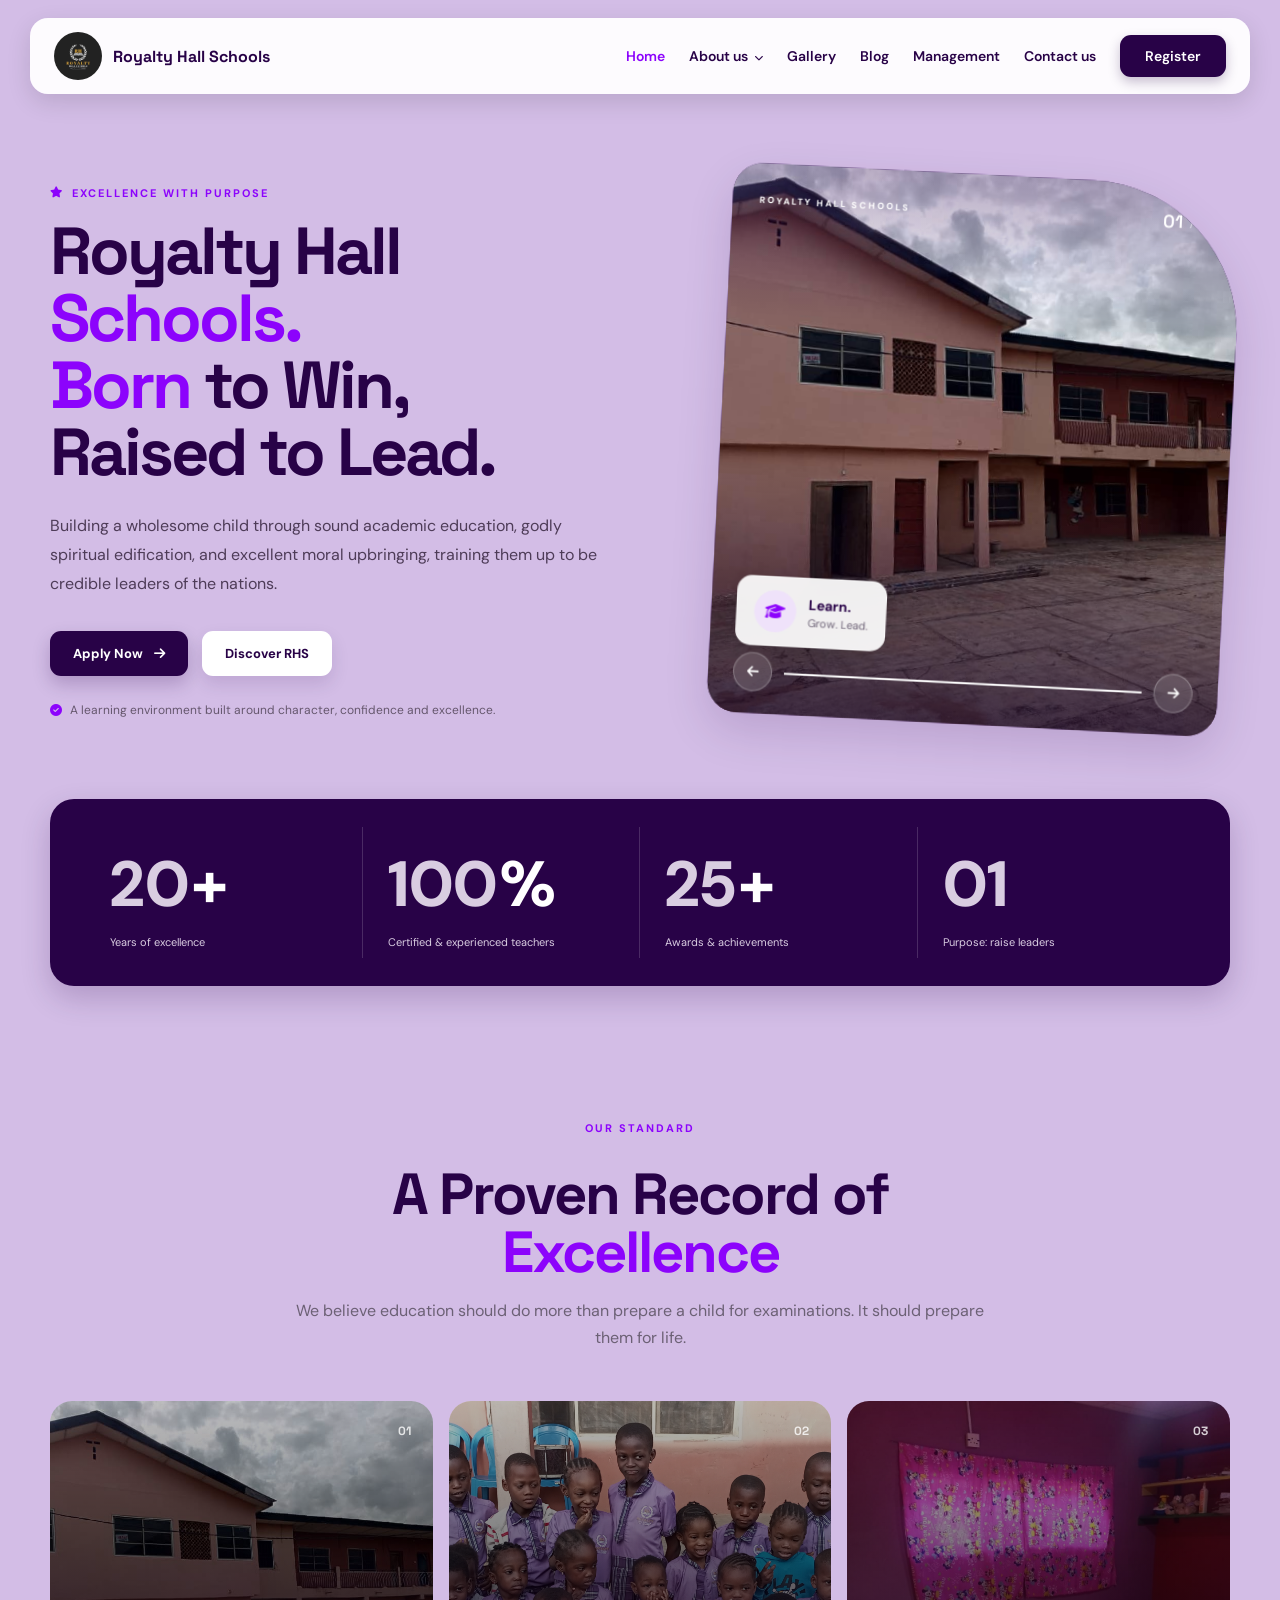
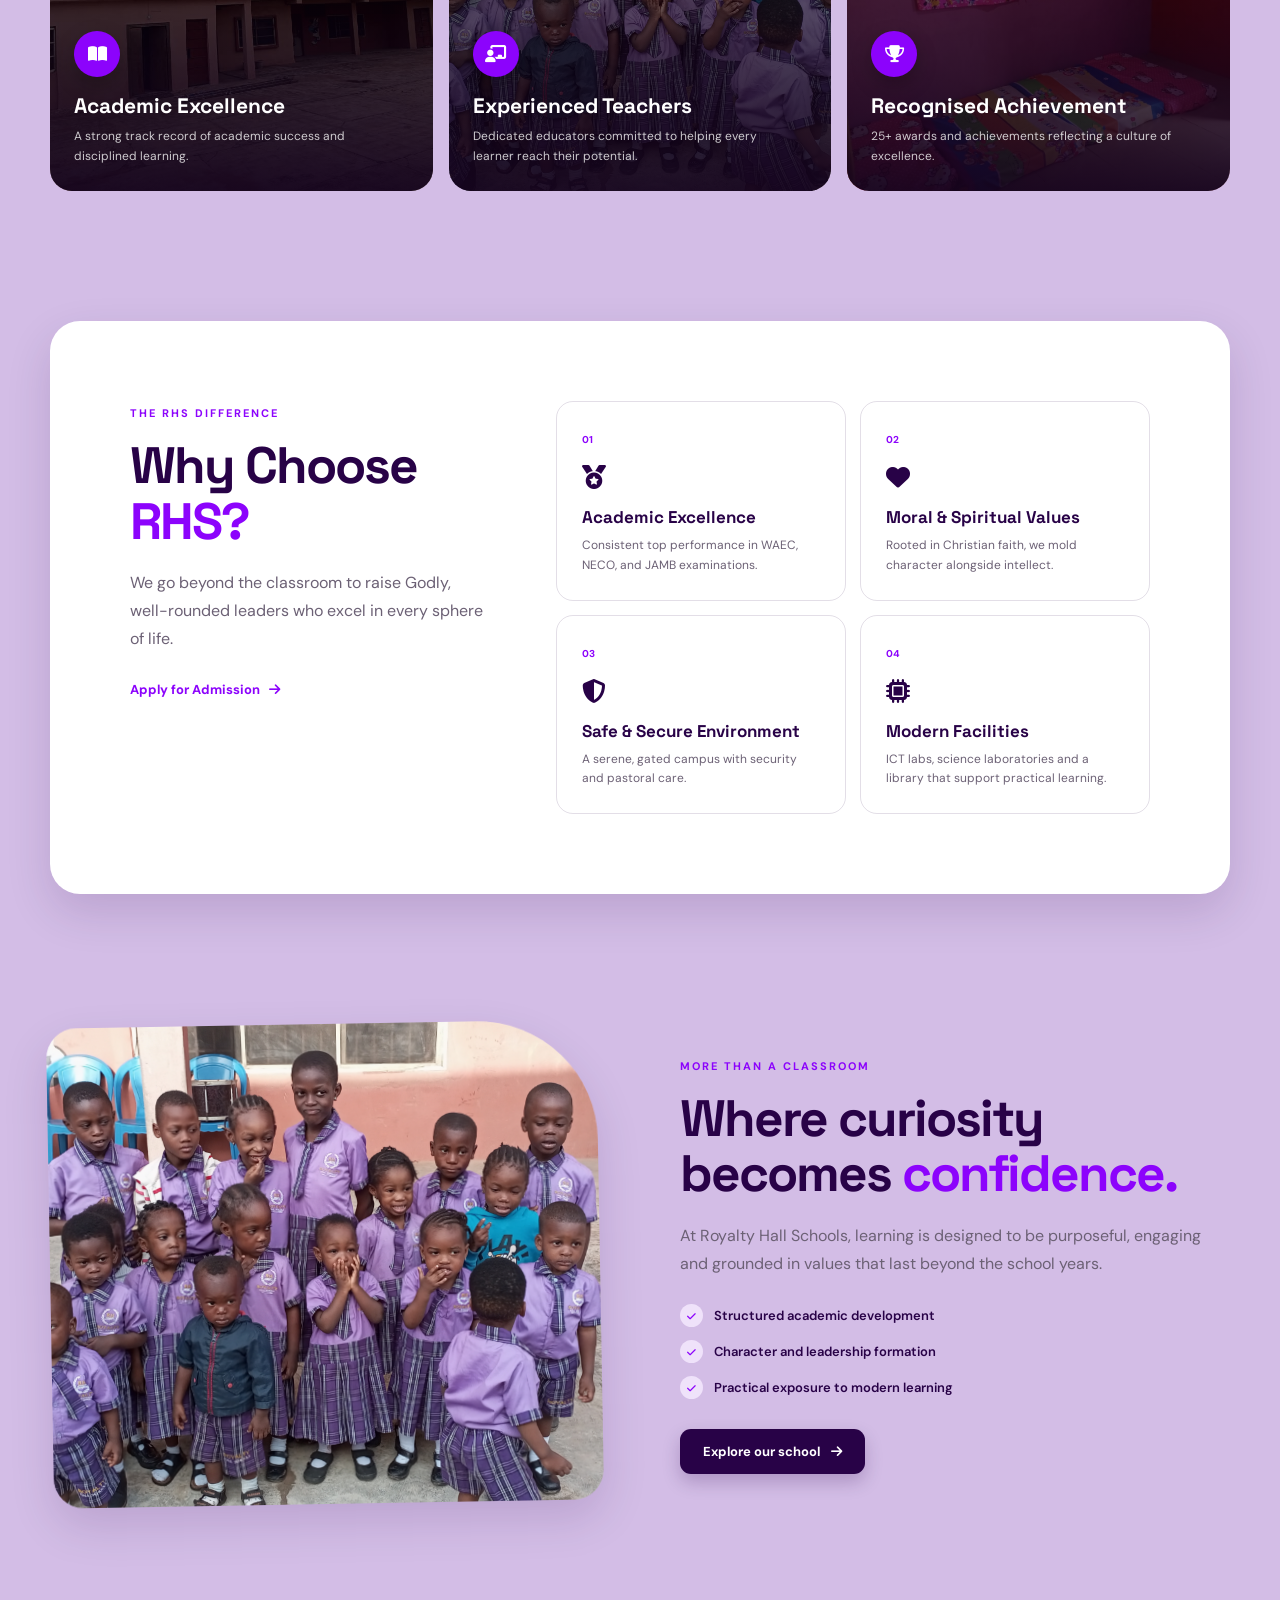
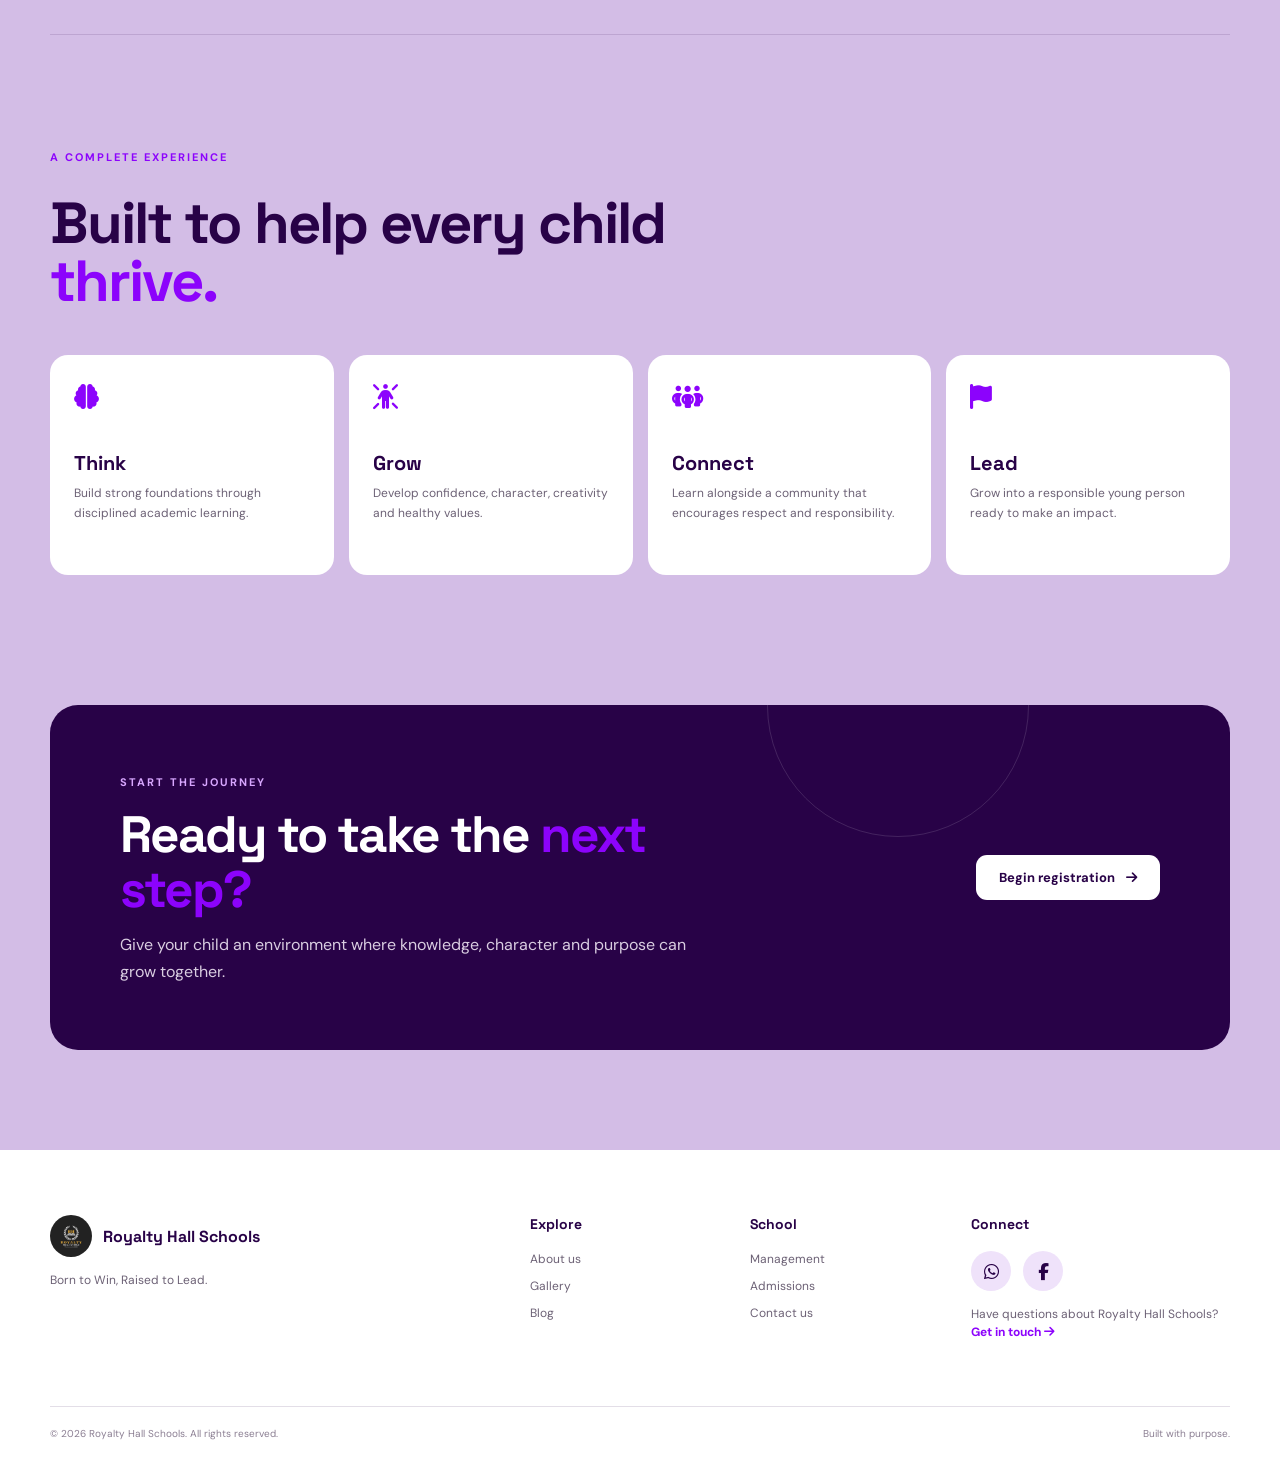
==== commit 2b84b324: "Added social links" ====
--- a/index.html
+++ b/index.html
@@ -6,6 +6,7 @@
   <meta name="description" content="Royalty Hall Schools — building wholesome children through academic excellence, spiritual edification and moral upbringing.">
   <title>Royalty Hall Schools | Born to Win, Raised to Lead</title>
   <link rel="stylesheet" href="style.css">
+  <link rel="stylesheet" href="https://cdnjs.cloudflare.com/ajax/libs/font-awesome/6.5.2/css/all.min.css">
   <link rel="stylesheet" href="https://cdnjs.cloudflare.com/ajax/libs/font-awesome/6.5.1/css/all.min.css">
 </head>
 <body>
@@ -219,8 +220,30 @@
       </div>
       <div><h4>Explore</h4><a href="about.html">About us</a><a href="gallery.html">Gallery</a><a href="blog.html">Blog</a></div>
       <div><h4>School</h4><a href="management.html">Management</a><a href="register.html">Admissions</a><a href="contact.html">Contact us</a></div>
-      <div><h4>Connect</h4><p>Have questions about Royalty Hall Schools?</p><a href="contact.html" class="footer-contact">Get in touch <i class="fa-solid fa-arrow-right"></i></a></div>
+      <div><h4>Connect</h4><div class="social-links">
+    <a
+      href="https://wa.me/+2348032084172"
+      target="_blank"
+      rel="noopener noreferrer"
+      aria-label="WhatsApp"
+    >
+      <i class="fa-brands fa-whatsapp"></i>
+    </a>
+
+    <a
+      href="https://www.facebook.com/profile.php?id=61563866310341"
+      target="_blank"
+      rel="noopener noreferrer"
+      aria-label="Facebook"
+    >
+      <i class="fa-brands fa-facebook-f"></i>
+    </a>
+  </div><p>Have questions about Royalty Hall Schools?</p><a href="contact.html" class="footer-contact">Get in touch <i class="fa-solid fa-arrow-right"></i></a></div>
     </div>
+    <div>
+
+  
+</div>
     <div class="footer-bottom section-shell"><span>© 2026 Royalty Hall Schools. All rights reserved.</span><span>Built with purpose.</span></div>
   </footer>
 
--- a/style.css
+++ b/style.css
@@ -1243,4 +1243,993 @@
     right: 20px;
     bottom: 21px;
   }
+}
+/* =========================================
+   ABOUT PAGE
+========================================= */
+
+.about-page {
+  overflow: hidden;
+}
+
+/* HERO */
+
+.about-hero {
+  min-height: 620px;
+  display: grid;
+  grid-template-columns: .9fr 1.1fr;
+  gap: 55px;
+  align-items: center;
+  padding-top: 70px;
+  padding-bottom: 90px;
+}
+
+.about-hero-content h1 {
+  margin: 18px 0 22px;
+  font-family: 'Space Grotesk', sans-serif;
+  font-size: clamp(48px, 6vw, 78px);
+  line-height: .98;
+  letter-spacing: -3px;
+}
+
+.about-hero-content h1 span {
+  color: var(--bright);
+}
+
+.about-hero-content > p {
+  max-width: 520px;
+  color: var(--muted);
+  font-size: 16px;
+  line-height: 1.8;
+}
+
+.about-location {
+  display: flex;
+  align-items: flex-start;
+  gap: 10px;
+  margin-top: 25px;
+  color: var(--muted);
+  font-size: 12px;
+  line-height: 1.6;
+}
+
+.about-location i {
+  color: var(--bright);
+  margin-top: 3px;
+}
+
+.about-hero-image {
+  position: relative;
+  height: 530px;
+  overflow: hidden;
+  border-radius: 30px 130px 30px 30px;
+  box-shadow: var(--shadow);
+}
+
+.about-hero-image img {
+  width: 100%;
+  height: 100%;
+  object-fit: cover;
+}
+
+.about-image-overlay {
+  position: absolute;
+  inset: 0;
+  background: linear-gradient(
+    180deg,
+    rgba(20, 0, 30, .05),
+    rgba(20, 0, 30, .72)
+  );
+}
+
+.about-image-label {
+  position: absolute;
+  left: 25px;
+  right: 25px;
+  bottom: 25px;
+  display: flex;
+  justify-content: space-between;
+  align-items: center;
+  color: #fff;
+  font-size: 10px;
+  letter-spacing: 1.5px;
+}
+
+.about-image-label strong {
+  font-family: 'Space Grotesk', sans-serif;
+  font-size: 20px;
+}
+
+
+/* HISTORY */
+
+.about-history {
+  padding-top: 90px;
+  padding-bottom: 90px;
+}
+
+.section-heading {
+  margin-bottom: 45px;
+}
+
+.section-heading h2 {
+  margin-top: 12px;
+  font-family: 'Space Grotesk', sans-serif;
+  font-size: clamp(36px, 5vw, 58px);
+  line-height: 1;
+  letter-spacing: -2px;
+}
+
+.section-heading h2 span {
+  color: var(--bright);
+}
+
+.history-grid {
+  display: grid;
+  grid-template-columns: .55fr 1fr;
+  gap: 80px;
+  align-items: start;
+}
+
+.history-year {
+  padding: 35px;
+  border-radius: 25px;
+  background: var(--pale);
+}
+
+.history-year strong {
+  display: block;
+  color: var(--bright);
+  font-family: 'Space Grotesk', sans-serif;
+  font-size: clamp(60px, 8vw, 100px);
+  line-height: .9;
+}
+
+.history-year span {
+  display: block;
+  margin-top: 15px;
+  color: var(--muted);
+  font-size: 12px;
+}
+
+.history-content {
+  max-width: 680px;
+}
+
+.history-content p {
+  margin-bottom: 20px;
+  color: var(--muted);
+  font-size: 15px;
+  line-height: 1.9;
+}
+
+
+/* PHILOSOPHY */
+
+.about-philosophy {
+  padding-top: 30px;
+  padding-bottom: 100px;
+}
+
+.philosophy-inner {
+  position: relative;
+  overflow: hidden;
+  padding: 65px;
+  border-radius: 30px;
+  background: var(--purple);
+  color: #fff;
+  text-align: center;
+}
+
+.philosophy-inner::after {
+  content: "";
+  position: absolute;
+  width: 300px;
+  height: 300px;
+  right: -100px;
+  bottom: -160px;
+  border-radius: 50%;
+  background: rgba(255,255,255,.08);
+}
+
+.philosophy-inner .eyebrow {
+  color: rgba(255,255,255,.65);
+}
+
+.philosophy-inner blockquote {
+  max-width: 850px;
+  margin: 25px auto;
+  font-family: 'Space Grotesk', sans-serif;
+  font-size: clamp(30px, 5vw, 55px);
+  line-height: 1.08;
+  letter-spacing: -2px;
+}
+
+.philosophy-inner p {
+  max-width: 650px;
+  margin: auto;
+  color: rgba(255,255,255,.7);
+  line-height: 1.7;
+}
+
+
+/* MISSION / VISION */
+
+.mission-vision {
+  display: grid;
+  grid-template-columns: repeat(2, 1fr);
+  gap: 18px;
+  padding-bottom: 100px;
+}
+
+.mv-card {
+  padding: 40px;
+  border-radius: 25px;
+  background: var(--pale);
+}
+
+.mv-card.vision-card {
+  background: #fff;
+  border: 1px solid rgba(40,2,71,.08);
+}
+
+.mv-icon {
+  width: 50px;
+  height: 50px;
+  display: grid;
+  place-items: center;
+  margin-bottom: 28px;
+  border-radius: 50%;
+  background: var(--bright);
+  color: #fff;
+}
+
+.mv-card h2 {
+  margin: 14px 0;
+  font-family: 'Space Grotesk', sans-serif;
+  font-size: 30px;
+}
+
+.mv-card p {
+  color: var(--muted);
+  font-size: 14px;
+  line-height: 1.8;
+}
+
+
+/* VALUES */
+
+.values-section {
+  padding-bottom: 100px;
+}
+
+.values-grid {
+  display: grid;
+  grid-template-columns: repeat(4, 1fr);
+  gap: 14px;
+}
+
+.value-card {
+  position: relative;
+  padding: 30px;
+  min-height: 245px;
+  overflow: hidden;
+  border-radius: 22px;
+  background: #fff;
+  border: 1px solid rgba(40,2,71,.08);
+  transition: .3s ease;
+}
+
+.value-card:hover {
+  transform: translateY(-6px);
+  box-shadow: var(--shadow);
+}
+
+.value-number {
+  position: absolute;
+  top: 20px;
+  right: 20px;
+  color: var(--bright);
+  font-size: 11px;
+  font-weight: 700;
+}
+
+.value-icon {
+  width: 45px;
+  height: 45px;
+  display: grid;
+  place-items: center;
+  margin-bottom: 30px;
+  border-radius: 50%;
+  background: var(--pale);
+  color: var(--bright);
+}
+
+.value-card h3 {
+  margin-bottom: 10px;
+  font-family: 'Space Grotesk', sans-serif;
+  font-size: 20px;
+}
+
+.value-card p {
+  color: var(--muted);
+  font-size: 12px;
+  line-height: 1.7;
+}
+
+
+/* ACADEMIC APPROACH */
+
+.academic-about {
+  display: grid;
+  grid-template-columns: 1fr 1fr;
+  gap: 70px;
+  align-items: center;
+  padding-bottom: 100px;
+}
+
+.academic-image {
+  position: relative;
+  height: 500px;
+  overflow: hidden;
+  border-radius: 25px;
+}
+
+.academic-image img {
+  width: 100%;
+  height: 100%;
+  object-fit: cover;
+  filter: grayscale(100%);
+}
+
+.academic-image-overlay {
+  position: absolute;
+  inset: 0;
+  background: linear-gradient(
+    180deg,
+    rgba(0,0,0,.05),
+    rgba(20,0,30,.7)
+  );
+}
+
+.academic-content h2 {
+  margin: 15px 0 20px;
+  font-family: 'Space Grotesk', sans-serif;
+  font-size: clamp(35px, 5vw, 55px);
+  line-height: 1;
+  letter-spacing: -2px;
+}
+
+.academic-content h2 span {
+  color: var(--bright);
+}
+
+.academic-content > p {
+  color: var(--muted);
+  font-size: 14px;
+  line-height: 1.8;
+}
+
+.curriculum-list {
+  margin-top: 30px;
+}
+
+.curriculum-item {
+  display: flex;
+  gap: 15px;
+  margin-bottom: 22px;
+}
+
+.curriculum-item > span {
+  width: 30px;
+  height: 30px;
+  flex: 0 0 30px;
+  display: grid;
+  place-items: center;
+  border-radius: 50%;
+  background: var(--pale);
+  color: var(--bright);
+  font-size: 11px;
+}
+
+.curriculum-item strong {
+  display: block;
+  margin-bottom: 4px;
+  font-family: 'Space Grotesk', sans-serif;
+}
+
+.curriculum-item p {
+  margin: 0;
+  color: var(--muted);
+  font-size: 12px;
+  line-height: 1.6;
+}
+
+
+/* ENVIRONMENT */
+
+.learning-environment {
+  padding-bottom: 100px;
+}
+
+.environment-grid {
+  display: grid;
+  grid-template-columns: repeat(3, 1fr);
+  gap: 15px;
+}
+
+.environment-card {
+  padding: 35px;
+  border-radius: 22px;
+  background: var(--pale);
+}
+
+.environment-card > i {
+  margin-bottom: 25px;
+  color: var(--bright);
+  font-size: 25px;
+}
+
+.environment-card h3 {
+  margin-bottom: 10px;
+  font-family: 'Space Grotesk', sans-serif;
+  font-size: 20px;
+}
+
+.environment-card p {
+  margin: 0;
+  color: var(--muted);
+  font-size: 12px;
+  line-height: 1.7;
+}
+
+
+/* CTA */
+
+.about-cta {
+  display: flex;
+  justify-content: space-between;
+  align-items: center;
+  gap: 40px;
+  margin-bottom: 70px;
+  padding: 55px;
+  border-radius: 30px;
+  background: var(--purple);
+  color: #fff;
+}
+
+.about-cta h2 {
+  margin: 12px 0;
+  font-family: 'Space Grotesk', sans-serif;
+  font-size: clamp(35px, 5vw, 55px);
+  line-height: 1;
+  letter-spacing: -2px;
+}
+
+.about-cta h2 span {
+  color: #d7b8ff;
+}
+
+.about-cta p {
+  max-width: 550px;
+  margin: 0;
+  color: rgba(255,255,255,.7);
+  font-size: 13px;
+  line-height: 1.7;
+}
+
+
+/* RESPONSIVE */
+
+@media (max-width: 900px) {
+
+  .about-hero,
+  .history-grid,
+  .academic-about {
+    grid-template-columns: 1fr;
+  }
+
+  .about-hero-image {
+    height: 450px;
+  }
+
+  .history-grid {
+    gap: 30px;
+  }
+
+  .values-grid {
+    grid-template-columns: repeat(2, 1fr);
+  }
+
+  .environment-grid {
+    grid-template-columns: 1fr;
+  }
+
+  .academic-about {
+    gap: 40px;
+  }
+}
+
+@media (max-width: 600px) {
+
+  .about-hero {
+    padding-top: 40px;
+  }
+
+  .about-hero-content h1 {
+    font-size: 45px;
+    letter-spacing: -2px;
+  }
+
+  .about-hero-image {
+    height: 380px;
+    border-radius: 22px 80px 22px 22px;
+  }
+
+  .philosophy-inner {
+    padding: 40px 25px;
+  }
+
+  .mission-vision {
+    grid-template-columns: 1fr;
+  }
+
+  .mv-card {
+    padding: 30px;
+  }
+
+  .values-grid {
+    grid-template-columns: 1fr;
+  }
+
+  .academic-image {
+    height: 380px;
+  }
+
+  .about-cta {
+    flex-direction: column;
+    align-items: flex-start;
+    padding: 35px 25px;
+  }
+}
+/* =========================================
+   ABOUT HERO
+========================================= */
+
+.about-hero {
+  position: relative;
+  min-height: 620px;
+  margin: 0;
+  overflow: hidden;
+  display: flex;
+  align-items: center;
+  isolation: isolate;
+}
+
+.about-hero-slides {
+  position: absolute;
+  inset: 0;
+  z-index: -2;
+}
+
+.about-slide {
+  position: absolute;
+  inset: 0;
+
+  background-size: cover;
+  background-position: center;
+
+  opacity: 0;
+  transform: scale(1.04);
+
+  transition:
+    opacity 1.2s ease,
+    transform 7s ease;
+}
+
+.about-slide.active {
+  opacity: 1;
+  transform: scale(1);
+}
+
+.about-hero-overlay {
+  position: absolute;
+  inset: 0;
+  z-index: -1;
+
+  background:
+    linear-gradient(
+      90deg,
+      rgba(0, 0, 0, 0.78) 0%,
+      rgba(0, 0, 0, 0.55) 45%,
+      rgba(0, 0, 0, 0.28) 100%
+    );
+}
+
+.about-hero-content {
+  width: min(1100px, calc(100% - 48px));
+  margin: 0 auto;
+
+  padding-top: 100px;
+  color: white;
+}
+
+.about-hero-content .eyebrow {
+  display: inline-block;
+  margin-bottom: 16px;
+
+  color: #d3bde6;
+  font-size: 14px;
+  font-weight: 700;
+  letter-spacing: 0.14em;
+  text-transform: uppercase;
+}
+
+.about-hero-content h1 {
+  margin: 0;
+
+  font-size: clamp(56px, 7vw, 88px);
+  line-height: 0.95;
+  font-weight: 800;
+  letter-spacing: -0.04em;
+}
+
+.about-hero-content h2 {
+  margin: 22px 0 18px;
+
+  font-size: clamp(24px, 3vw, 38px);
+  line-height: 1.15;
+  font-weight: 500;
+}
+
+.about-hero-content p {
+  max-width: 680px;
+  margin: 0;
+
+  font-size: clamp(17px, 1.8vw, 21px);
+  line-height: 1.6;
+  color: rgba(255, 255, 255, 0.9);
+}
+
+
+/* =========================================
+   ABOUT HERO — MOBILE
+========================================= */
+
+@media (max-width: 768px) {
+
+  .about-hero {
+    min-height: 580px;
+  }
+
+  .about-hero-content {
+    width: min(100% - 36px, 600px);
+    padding-top: 100px;
+  }
+
+  .about-hero-content h1 {
+    font-size: clamp(48px, 14vw, 70px);
+  }
+
+  .about-hero-content h2 {
+    font-size: 25px;
+  }
+
+  .about-hero-content p {
+    font-size: 16px;
+  }
+
+  .about-hero-overlay {
+    background:
+      linear-gradient(
+        90deg,
+        rgba(0, 0, 0, 0.75),
+        rgba(0, 0, 0, 0.45)
+      );
+  }
+}
+/* =========================================================
+   ROYALTY HALL SCHOOLS — CORE VALUES
+   ========================================================= */
+
+.core-values {
+  width: 100%;
+  max-width: none;
+  padding-top: 110px;
+  padding-bottom: 120px;
+}
+
+
+/* HEADING */
+
+.core-values .section-heading {
+  max-width: 720px;
+  margin-left: auto;
+  margin-right: auto;
+  margin-bottom: 55px;
+}
+
+
+/* GRID */
+
+.core-values-grid {
+  width: 100% !important;
+
+  display: grid !important;
+
+  grid-template-columns:
+    repeat(4, minmax(0, 1fr)) !important;
+
+  gap: 24px !important;
+
+  margin: 0 !important;
+  padding: 0 !important;
+}
+
+
+/* CARD */
+
+.core-values-grid .value-card {
+  position: relative !important;
+
+  display: block !important;
+
+  width: 100% !important;
+  height: 580px !important;
+  min-height: 580px !important;
+
+  margin: 0 !important;
+  padding: 0 !important;
+
+  overflow: hidden !important;
+
+  border-radius: 24px;
+
+  background: #280247;
+
+  box-shadow: 0 18px 45px rgba(40, 2, 71, 0.14);
+
+  isolation: isolate;
+}
+
+
+/* IMAGE */
+
+.core-values-grid .value-image {
+  position: absolute !important;
+
+  top: 0 !important;
+  right: 0 !important;
+  bottom: 0 !important;
+  left: 0 !important;
+
+  width: 100% !important;
+  height: 100% !important;
+
+  margin: 0 !important;
+  padding: 0 !important;
+
+  z-index: -3;
+
+  overflow: hidden;
+}
+
+
+.core-values-grid .value-image img {
+  display: block !important;
+
+  width: 100% !important;
+  height: 100% !important;
+
+  max-width: none !important;
+
+  object-fit: cover !important;
+
+  filter: grayscale(100%);
+
+  transform: scale(1);
+
+  transition:
+    transform 0.7s ease,
+    filter 0.7s ease;
+}
+
+
+/* OVERLAY */
+
+.core-values-grid .value-overlay {
+  position: absolute;
+
+  inset: 0;
+
+  z-index: -2;
+
+  background:
+    linear-gradient(
+      to bottom,
+      rgba(40, 2, 71, 0.05) 0%,
+      rgba(40, 2, 71, 0.20) 35%,
+      rgba(25, 0, 44, 0.96) 100%
+    );
+}
+
+
+/* HOVER IMAGE */
+
+.core-values-grid .value-card:hover .value-image img {
+  transform: scale(1.08);
+
+  filter: grayscale(0%);
+}
+
+
+/* CONTENT */
+
+.core-values-grid .value-content {
+  position: absolute !important;
+
+  left: 0 !important;
+  right: 0 !important;
+  bottom: 0 !important;
+
+  width: auto !important;
+
+  margin: 0 !important;
+
+  padding: 34px !important;
+
+  color: #fff;
+
+  z-index: 2;
+}
+
+
+/* NUMBER */
+
+.core-values-grid .value-number {
+  display: block;
+
+  margin-bottom: 16px;
+
+  color: rgba(255, 255, 255, 0.62);
+
+  font-size: 13px;
+  font-weight: 800;
+
+  letter-spacing: 0.14em;
+}
+
+
+/* ICON */
+
+.core-values-grid .value-content > i {
+  display: flex;
+
+  align-items: center;
+  justify-content: center;
+
+  width: 52px;
+  height: 52px;
+
+  margin-bottom: 20px;
+
+  border-radius: 14px;
+
+  background: rgba(255, 255, 255, 0.13);
+
+  border: 1px solid rgba(255, 255, 255, 0.2);
+
+  color: #fff;
+
+  font-size: 19px;
+
+  backdrop-filter: blur(8px);
+}
+
+
+/* TITLE */
+
+.core-values-grid .value-content h3 {
+  margin: 0 0 12px !important;
+
+  color: #fff !important;
+
+  font-size: 32px !important;
+
+  line-height: 1.05;
+
+  font-weight: 800;
+
+  letter-spacing: -0.03em;
+}
+
+
+/* TEXT */
+
+.core-values-grid .value-content p {
+  margin: 0 !important;
+
+  max-width: 100% !important;
+
+  color: rgba(255, 255, 255, 0.8) !important;
+
+  font-size: 14px;
+
+  line-height: 1.6;
+}
+
+
+/* =========================================================
+   LAPTOP
+   ========================================================= */
+
+@media (max-width: 1200px) {
+
+  .core-values-grid {
+    grid-template-columns:
+      repeat(2, minmax(0, 1fr)) !important;
+  }
+
+  .core-values-grid .value-card {
+    height: 540px !important;
+    min-height: 540px !important;
+  }
+
+}
+
+
+/* =========================================================
+   MOBILE
+   ========================================================= */
+
+@media (max-width: 700px) {
+
+  .core-values {
+    padding-top: 80px;
+    padding-bottom: 80px;
+  }
+
+  .core-values-grid {
+    grid-template-columns: 1fr !important;
+    gap: 20px !important;
+  }
+
+  .core-values-grid .value-card {
+    height: 500px !important;
+    min-height: 500px !important;
+  }
+
+  .core-values-grid .value-content {
+    padding: 28px !important;
+  }
+
+  .core-values-grid .value-content h3 {
+    font-size: 34px !important;
+  }
+
+}
+.social-links {
+  display: flex;
+  gap: 12px;
+  margin-top: 18px;
+}
+
+.social-links a {
+  width: 40px;
+  height: 40px;
+  display: flex;
+  align-items: center;
+  justify-content: center;
+  border-radius: 50%;
+  background: var(--pale);
+  color: var(--purple);
+  text-decoration: none;
+  font-size: 17px;
+  transition: all 0.25s ease;
+}
+
+.social-links a:hover {
+  background: var(--bright);
+  color: #fff;
+  transform: translateY(-3px);
 }
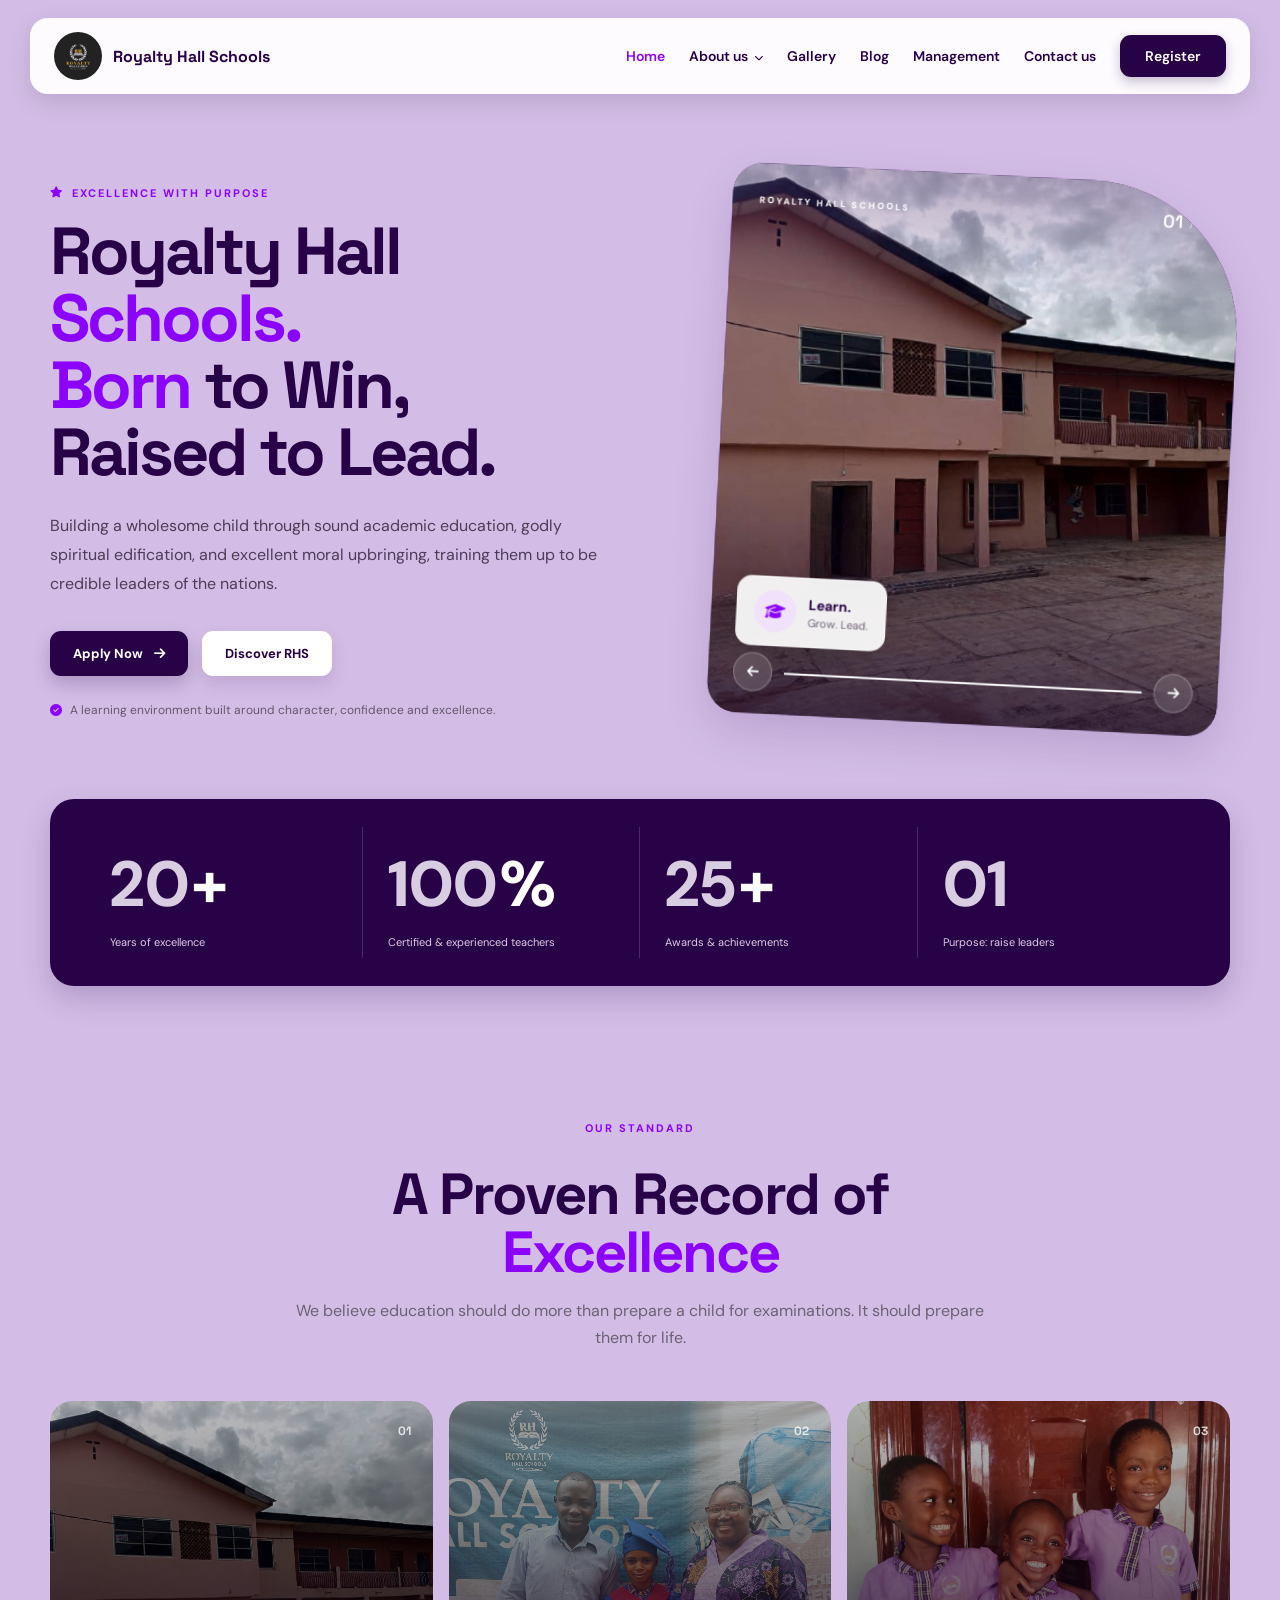
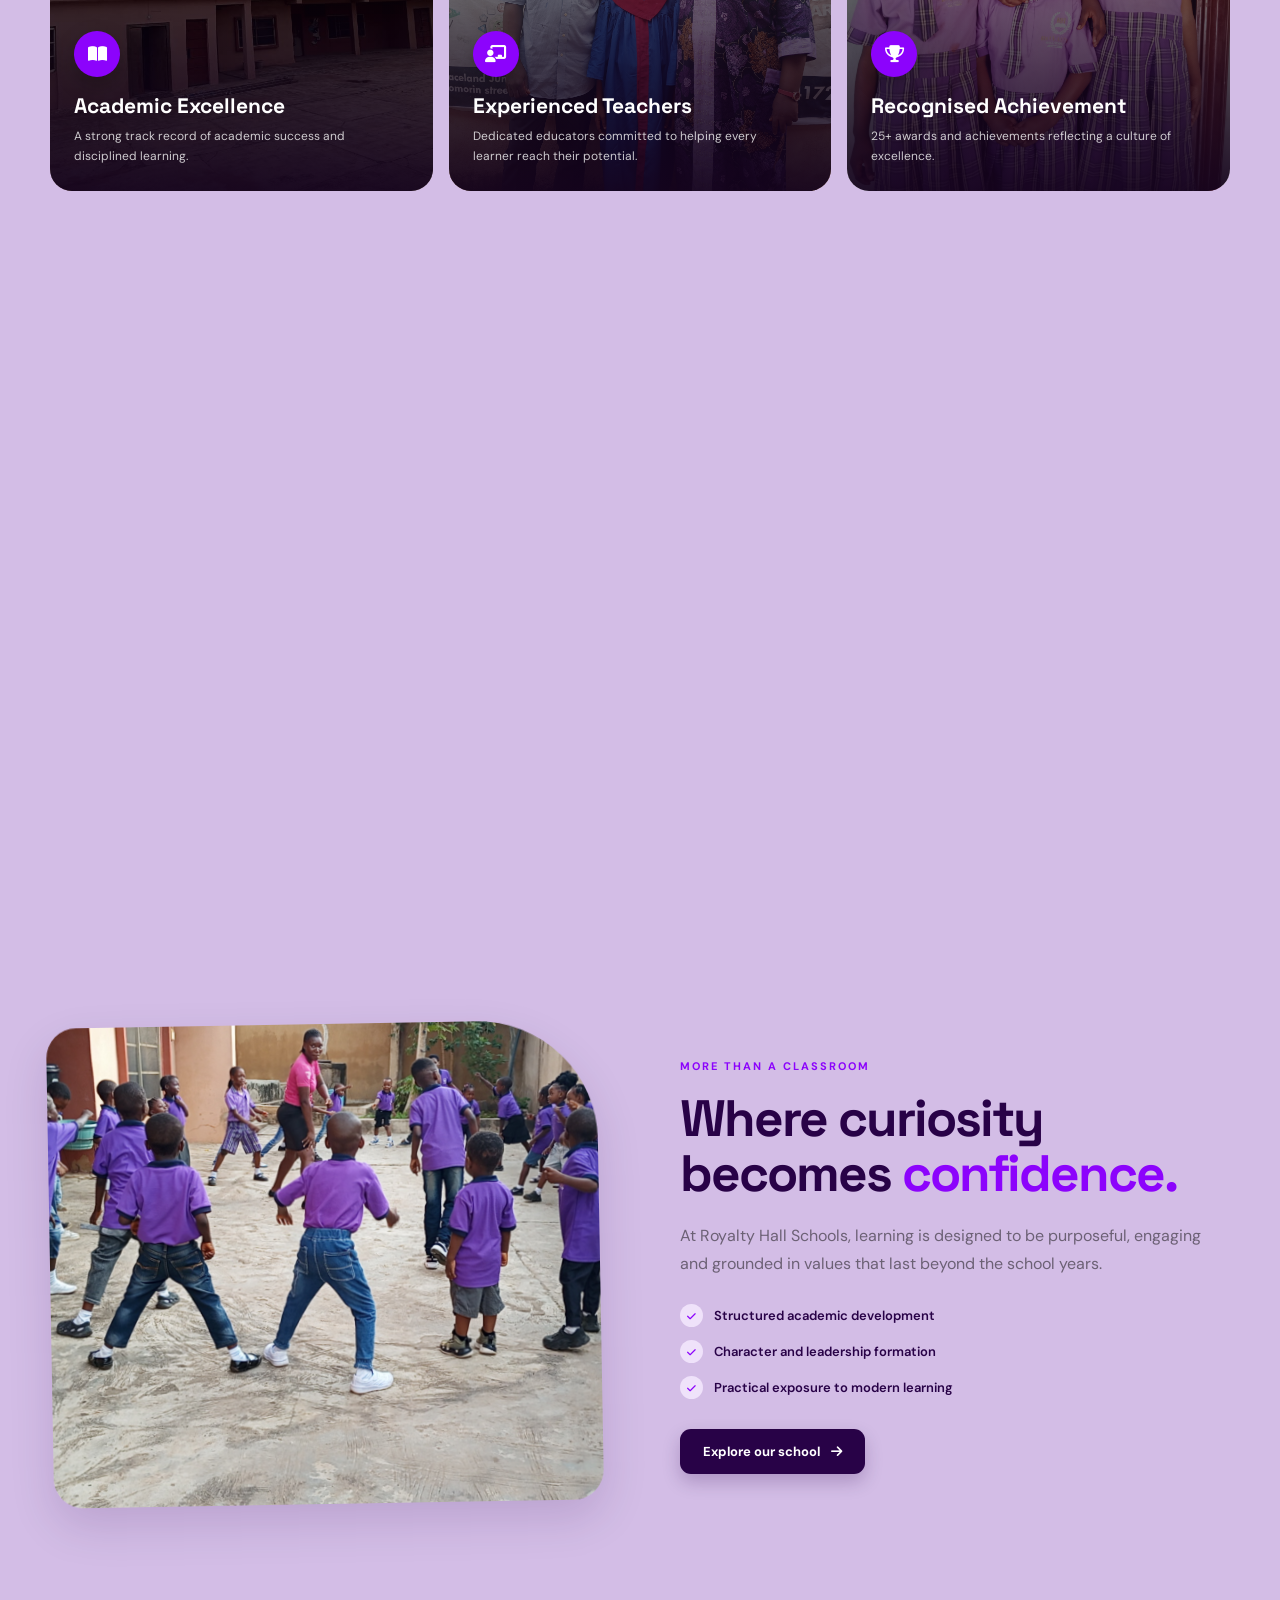
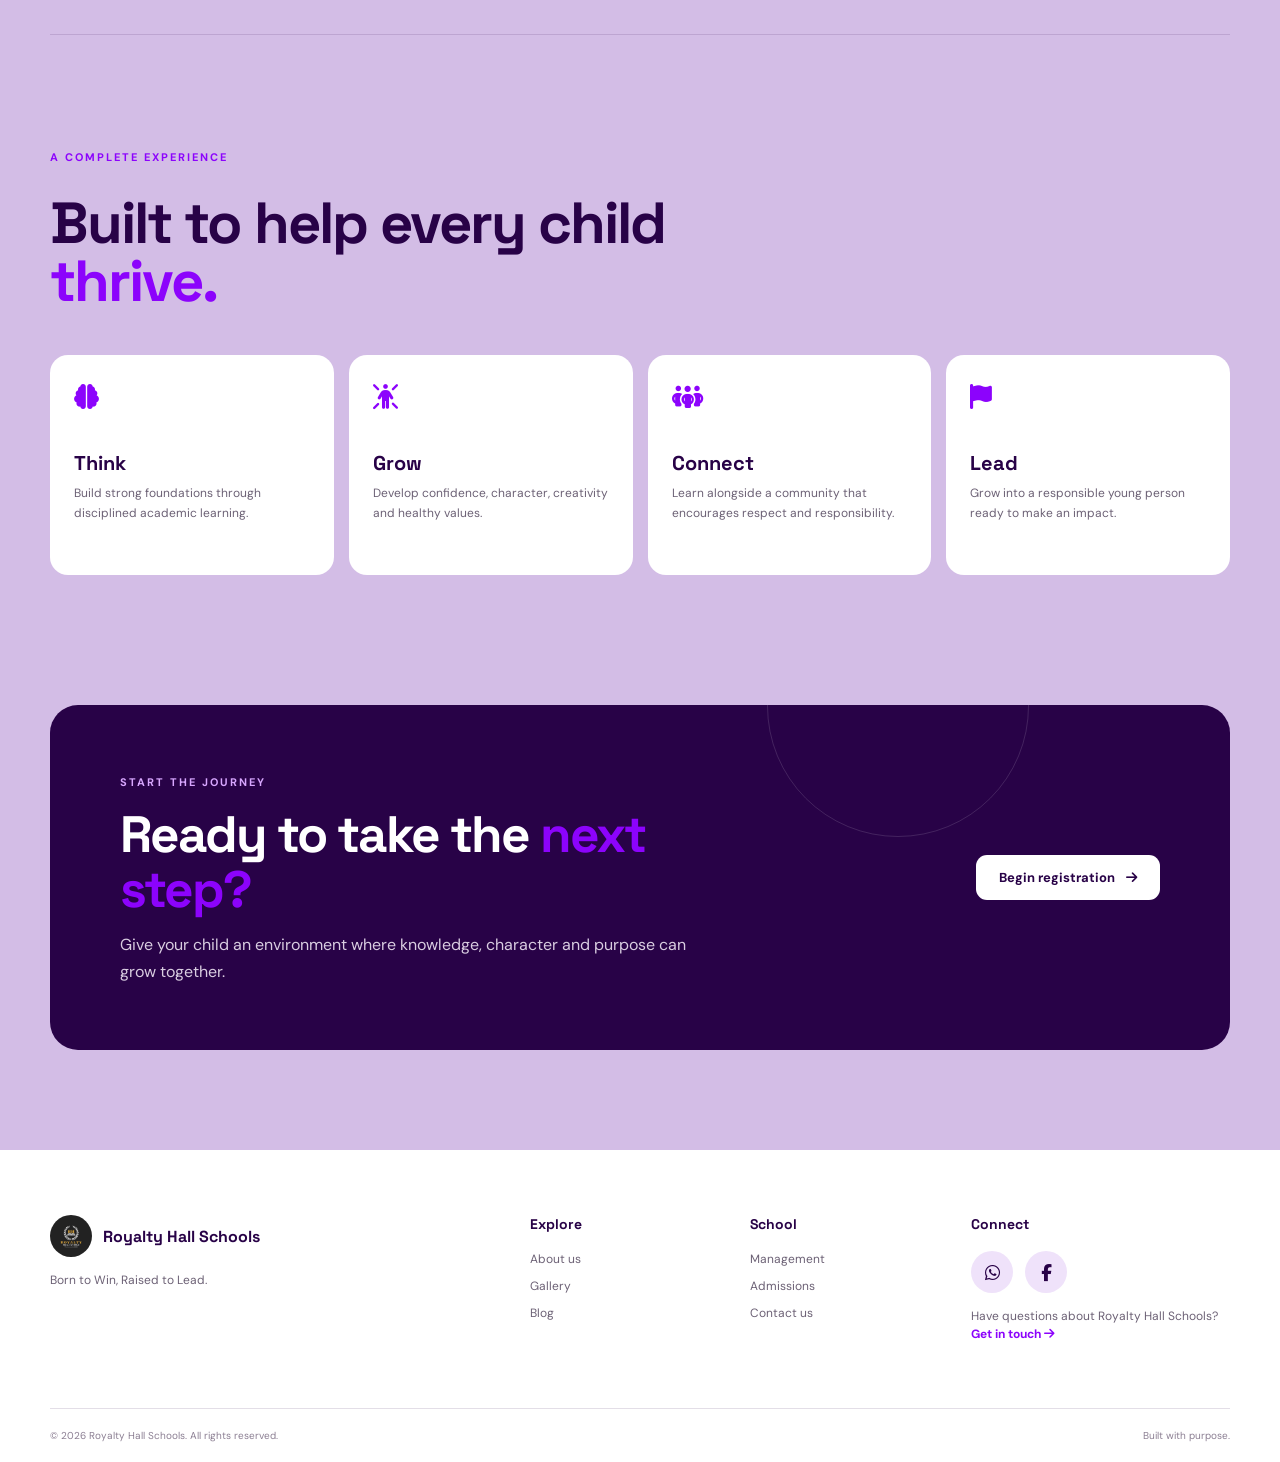
==== commit 87688cf1: "added more images" ====
--- a/index.html
+++ b/index.html
@@ -53,7 +53,7 @@
               <img src="./assets/images/img-2.jpg" alt="Students at Royalty Hall Schools">
             </div>
             <div class="carousel-slide">
-              <img src="./assets/images/img-3.jpg" alt="Learning environment at Royalty Hall Schools">
+              <img src="./assets/images/img-12.jpg" alt="Learning environment at Royalty Hall Schools">
             </div>
             <div class="carousel-slide">
               <img src="./assets/images/img-4.jpg" alt="Royalty Hall Schools community">
@@ -119,7 +119,7 @@
   </article>
 
   <article class="feature-card image-feature-card">
-    <img src="./assets/images/img-2.jpg" alt="Experienced Teachers">
+    <img src="./assets/images/img-9.jpg" alt="Experienced Teachers">
     <div class="feature-image-overlay"></div>
 
     <div class="feature-number">02</div>
@@ -137,7 +137,7 @@
   </article>
 
   <article class="feature-card image-feature-card">
-    <img src="./assets/images/img-3.jpg" alt="Recognised Achievement">
+    <img src="./assets/images/img-10.jpg" alt="Recognised Achievement">
     <div class="feature-image-overlay"></div>
 
     <div class="feature-number">03</div>
@@ -173,7 +173,7 @@
     </section>
 
     <section class="campus section-shell reveal">
-      <div class="campus-image"><img src="./assets/images/img-2.jpg" alt="Students and learning environment at Royalty Hall Schools"></div>
+      <div class="campus-image"><img src="./assets/images/img-11.jpg" alt="Students and learning environment at Royalty Hall Schools"></div>
       <div class="campus-copy">
         <span class="eyebrow">More than a classroom</span>
         <h2>Where curiosity becomes <span>confidence.</span></h2>
--- a/style.css
+++ b/style.css
@@ -2232,4 +2232,86 @@
   background: var(--bright);
   color: #fff;
   transform: translateY(-3px);
+}
+/* Social icons - mobile fix */
+.social-links {
+  display: flex !important;
+  align-items: center;
+  gap: 12px;
+  margin-top: 18px;
+  visibility: visible !important;
+  opacity: 1 !important;
+}
+
+.social-links a {
+  display: flex !important;
+  width: 42px;
+  height: 42px;
+  align-items: center;
+  justify-content: center;
+  flex-shrink: 0;
+  visibility: visible !important;
+  opacity: 1 !important;
+}
+/* =========================================================
+   FOOTER SOCIAL LINKS
+========================================================= */
+
+.social-links {
+  display: flex !important;
+  align-items: center;
+  gap: 12px;
+  margin-top: 18px;
+}
+
+.social-links a {
+  width: 42px;
+  height: 42px;
+  display: flex !important;
+  align-items: center;
+  justify-content: center;
+  flex-shrink: 0;
+
+  border-radius: 50%;
+  background: var(--pale);
+  color: var(--purple);
+
+  text-decoration: none;
+  font-size: 17px;
+
+  transition:
+    background 0.25s ease,
+    color 0.25s ease,
+    transform 0.25s ease;
+
+  visibility: visible !important;
+  opacity: 1 !important;
+}
+
+.social-links a:hover {
+  background: var(--bright);
+  color: var(--white);
+  transform: translateY(-3px);
+}
+
+
+/* Mobile footer */
+@media (max-width: 600px) {
+
+  .social-links {
+    display: flex !important;
+    width: 100%;
+    margin-top: 18px;
+  }
+
+  .social-links a {
+    display: flex !important;
+    width: 42px;
+    height: 42px;
+  }
+
+}
+body {
+  overflow-x: hidden;
+  overflow-y: auto;
 }
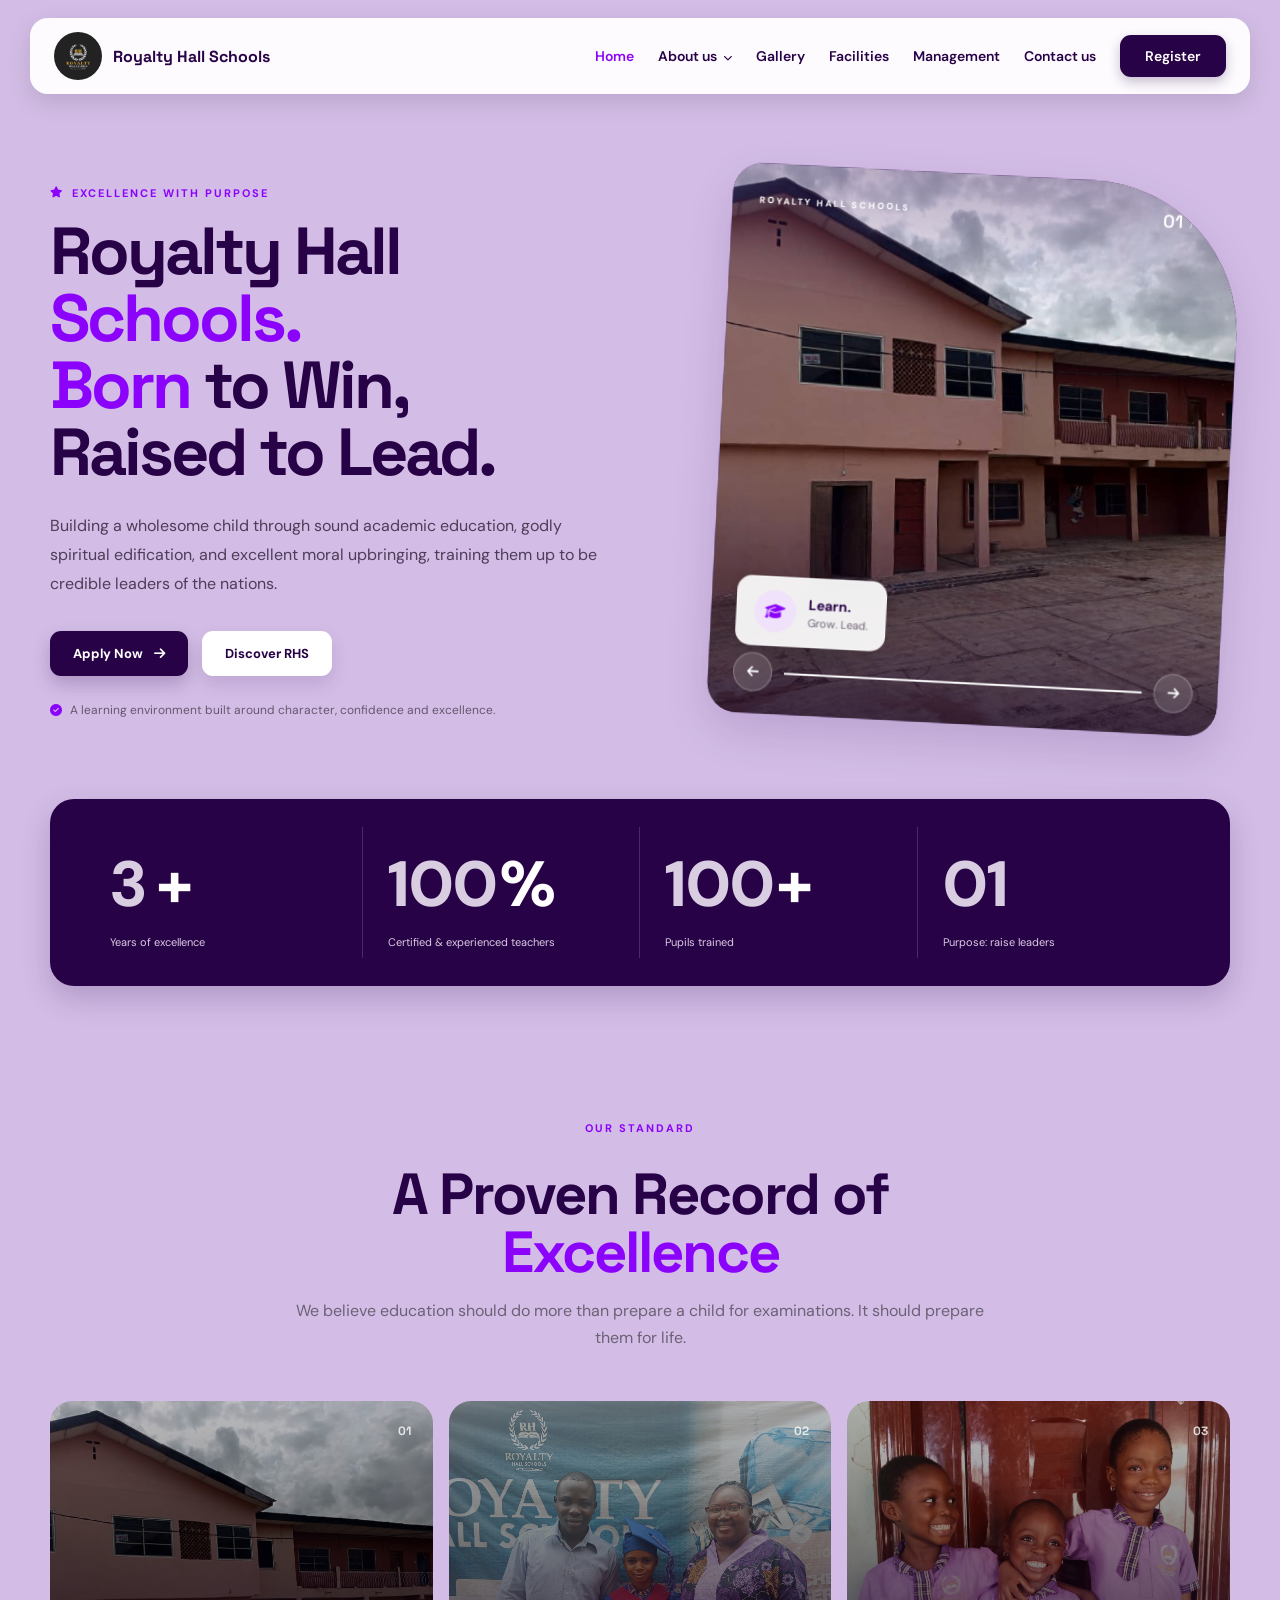
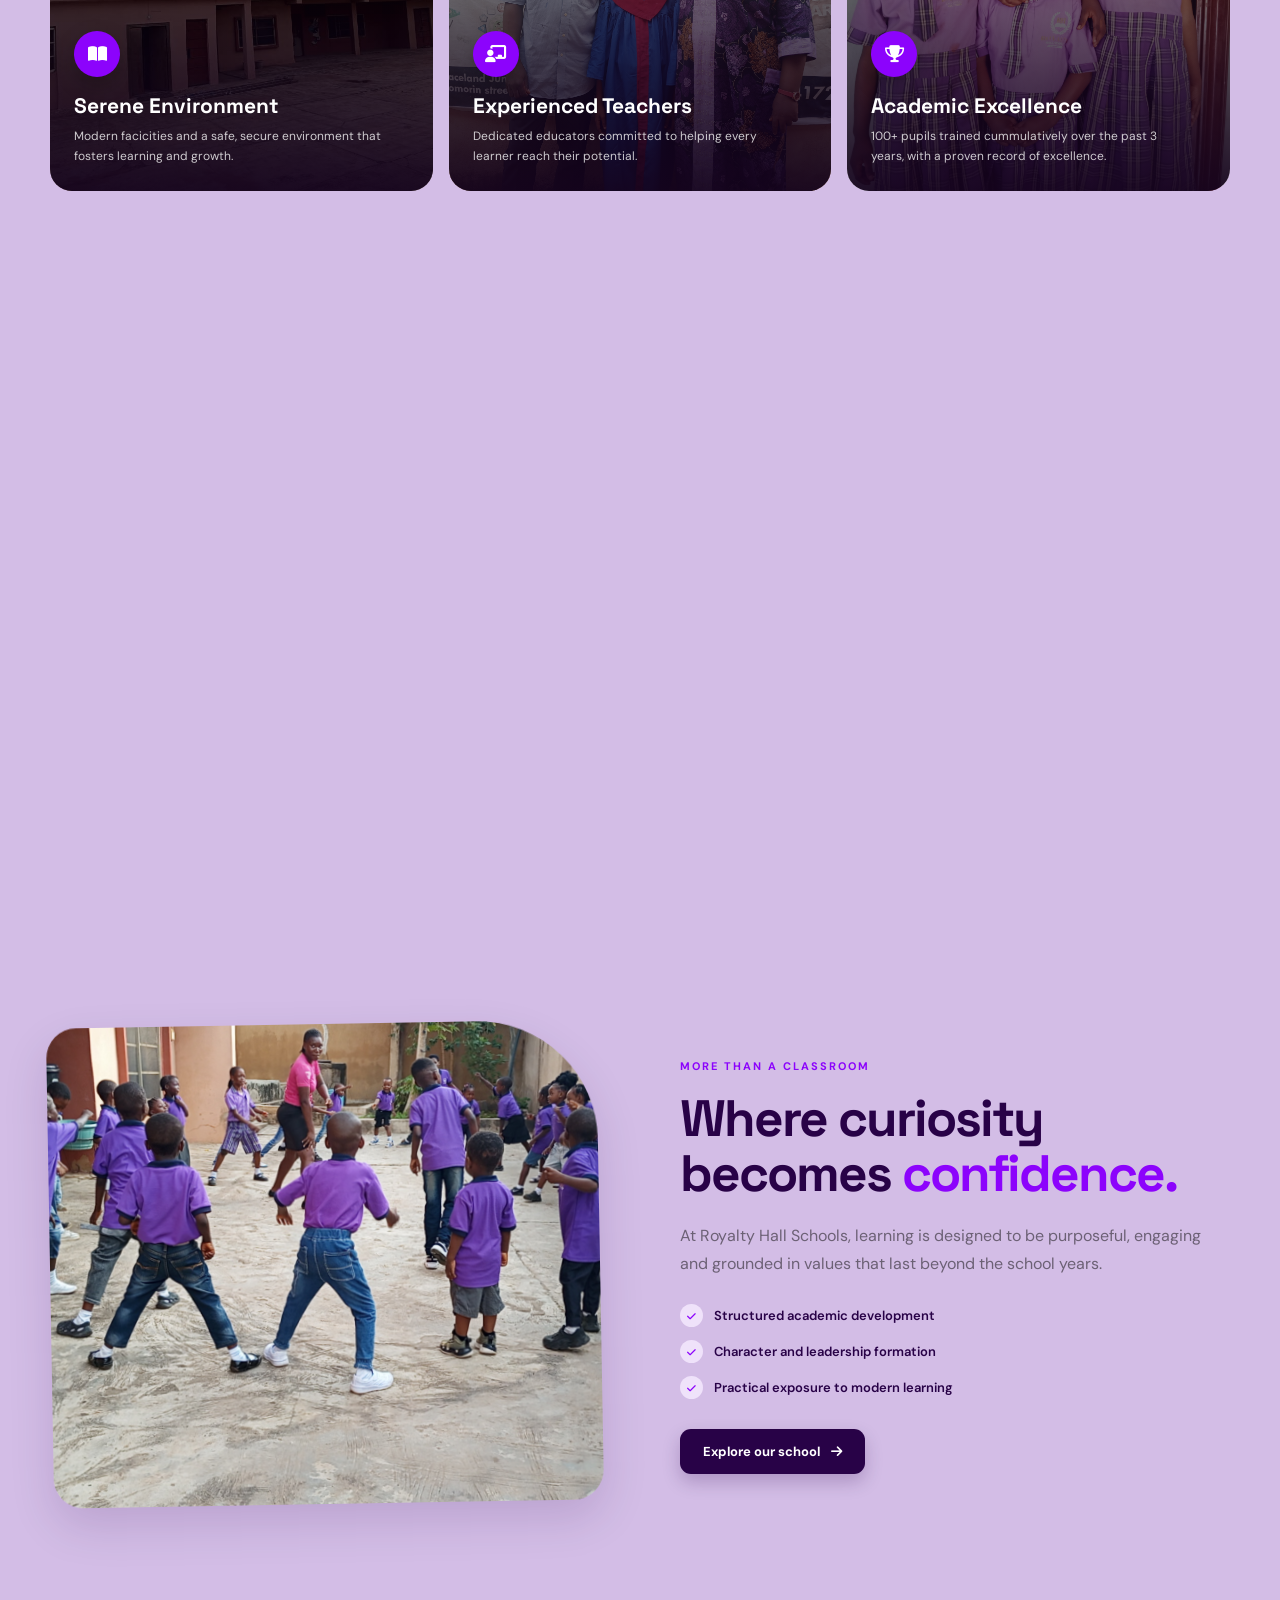
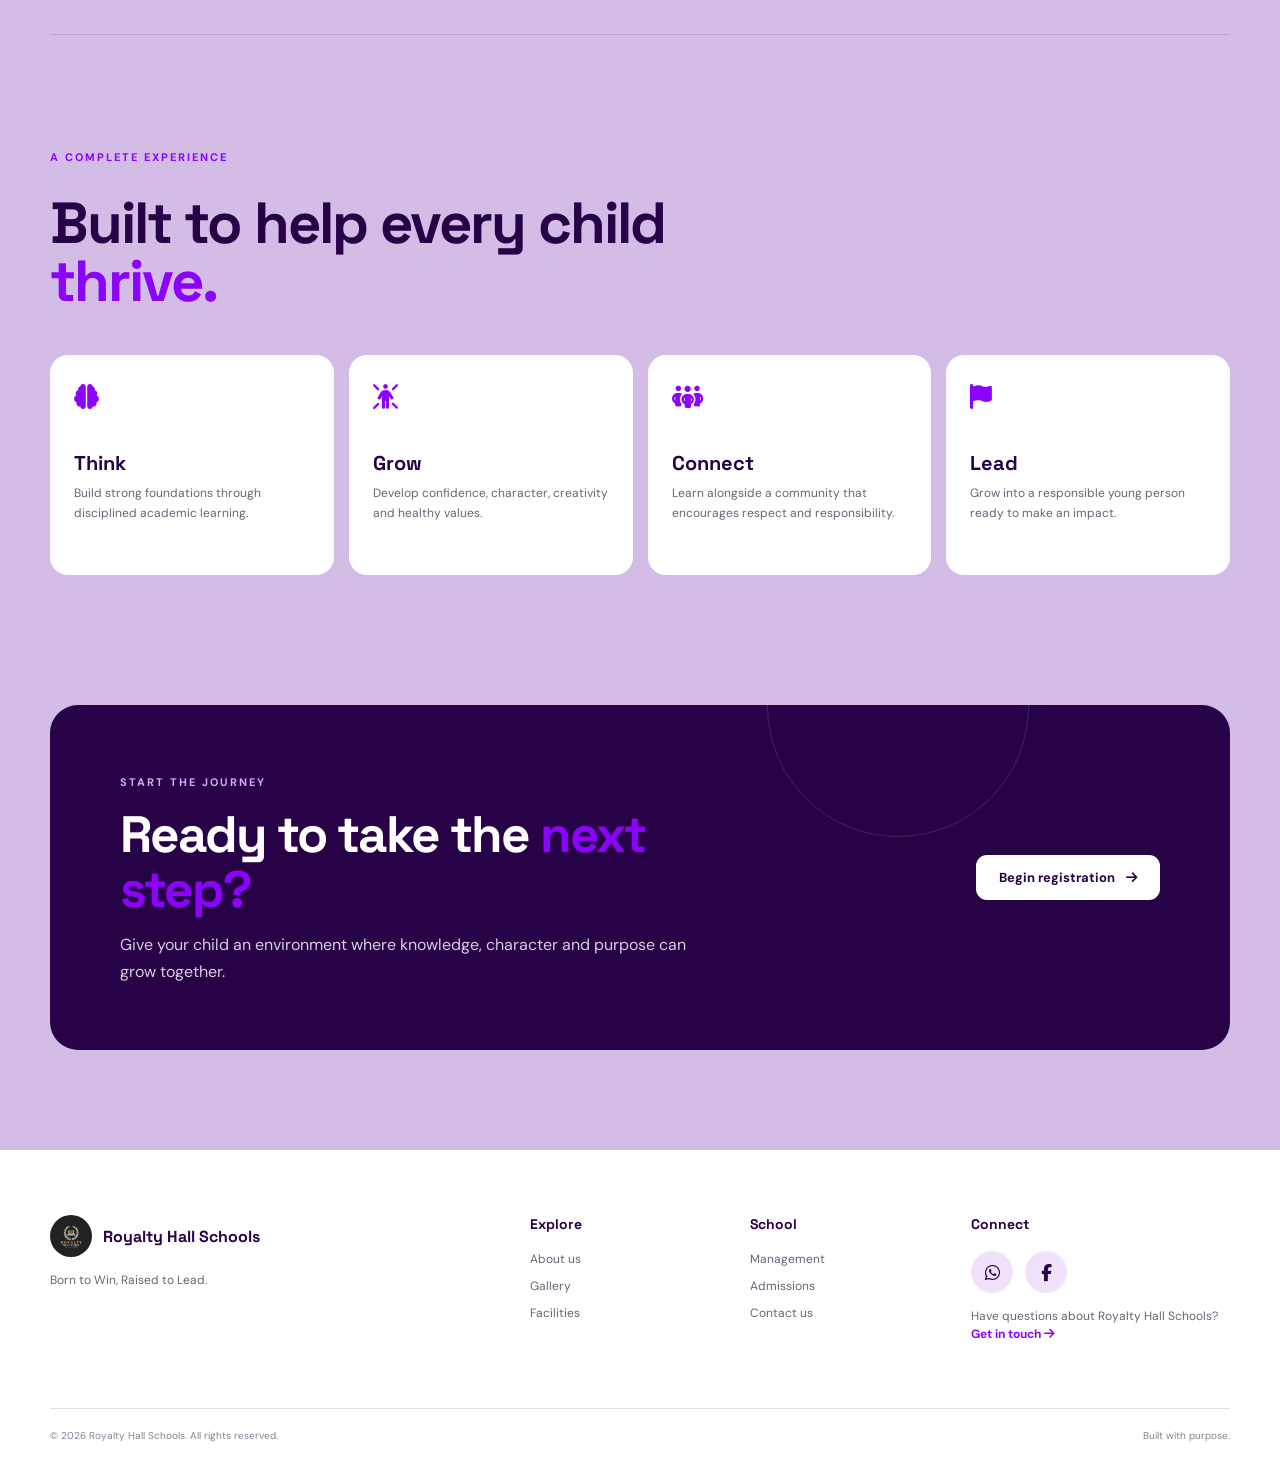
==== commit 67296b70: "corrected homepage info" ====
--- a/index.html
+++ b/index.html
@@ -24,7 +24,7 @@
       <a href="index.html" class="active">Home</a>
       <a href="about.html">About us <i class="fa-solid fa-chevron-down"></i></a>
       <a href="gallery.html">Gallery</a>
-      <a href="blog.html">Blog</a>
+      <a href="facilities.html">Facilities</a>
       <a href="management.html">Management</a>
       <a href="contact.html">Contact us</a>
       <a href="register.html" class="register-btn">Register</a>
@@ -86,9 +86,9 @@
     </section>
 
     <section class="stats section-shell reveal">
-      <div><strong><span class="counter" data-target="20">0</span>+</strong><span>Years of excellence</span></div>
+      <div><strong><span class="counter" data-target="3">0</span>+</strong><span>Years of excellence</span></div>
       <div><strong><span class="counter" data-target="100">0</span>%</strong><span>Certified & experienced teachers</span></div>
-      <div><strong><span class="counter" data-target="25">0</span>+</strong><span>Awards & achievements</span></div>
+      <div><strong><span class="counter" data-target="100">0</span>+</strong><span>Pupils trained</span></div>
       <div><strong><span class="counter" data-target="1" data-pad="2">00</span></strong><span>Purpose: raise leaders</span></div>
     </section>
 
@@ -111,9 +111,9 @@
         <i class="fa-solid fa-book-open"></i>
       </div>
 
-      <h3>Academic Excellence</h3>
+      <h3>Serene Environment</h3>
       <p>
-        A strong track record of academic success and disciplined learning.
+        Modern facicities and a safe, secure environment that fosters learning and growth.
       </p>
     </div>
   </article>
@@ -147,9 +147,9 @@
         <i class="fa-solid fa-trophy"></i>
       </div>
 
-      <h3>Recognised Achievement</h3>
+      <h3>Academic Excellence</h3>
       <p>
-        25+ awards and achievements reflecting a culture of excellence.
+        100+ pupils trained cummulatively over the past 3 years, with a proven record of excellence.
       </p>
     </div>
   </article>
@@ -165,10 +165,10 @@
         <a href="register.html" class="text-link">Apply for Admission <i class="fa-solid fa-arrow-right"></i></a>
       </div>
       <div class="why-grid">
-        <article><span>01</span><i class="fa-solid fa-medal"></i><h3>Academic Excellence</h3><p>Consistent top performance in WAEC, NECO, and JAMB examinations.</p></article>
+        <article><span>01</span><i class="fa-solid fa-medal"></i><h3>Academic Excellence</h3><p>Consistent improvement in pupil intelligence and academic performance.</p></article>
         <article><span>02</span><i class="fa-solid fa-heart"></i><h3>Moral & Spiritual Values</h3><p>Rooted in Christian faith, we mold character alongside intellect.</p></article>
-        <article><span>03</span><i class="fa-solid fa-shield-halved"></i><h3>Safe & Secure Environment</h3><p>A serene, gated campus with security and pastoral care.</p></article>
-        <article><span>04</span><i class="fa-solid fa-microchip"></i><h3>Modern Facilities</h3><p>ICT labs, science laboratories and a library that support practical learning.</p></article>
+        <article><span>03</span><i class="fa-solid fa-shield-halved"></i><h3>Safe & Secure Environment</h3><p>A serene, gated environment with guaranteed security.</p></article>
+        <article><span>04</span><i class="fa-solid fa-microchip"></i><h3>Modern Facilities</h3><p>Library, Creche and modern classrooms that support practical learning.</p></article>
       </div>
     </section>
 
@@ -218,7 +218,7 @@
         <a href="index.html" class="brand footer-brand"><img src="./assets/images/rhs_logo.jpg" alt="Royalty Hall Schools logo"><span>Royalty Hall Schools</span></a>
         <p>Born to Win, Raised to Lead.</p>
       </div>
-      <div><h4>Explore</h4><a href="about.html">About us</a><a href="gallery.html">Gallery</a><a href="blog.html">Blog</a></div>
+      <div><h4>Explore</h4><a href="about.html">About us</a><a href="gallery.html">Gallery</a><a href="facilities.html">Facilities</a></div>
       <div><h4>School</h4><a href="management.html">Management</a><a href="register.html">Admissions</a><a href="contact.html">Contact us</a></div>
       <div><h4>Connect</h4><div class="social-links">
     <a
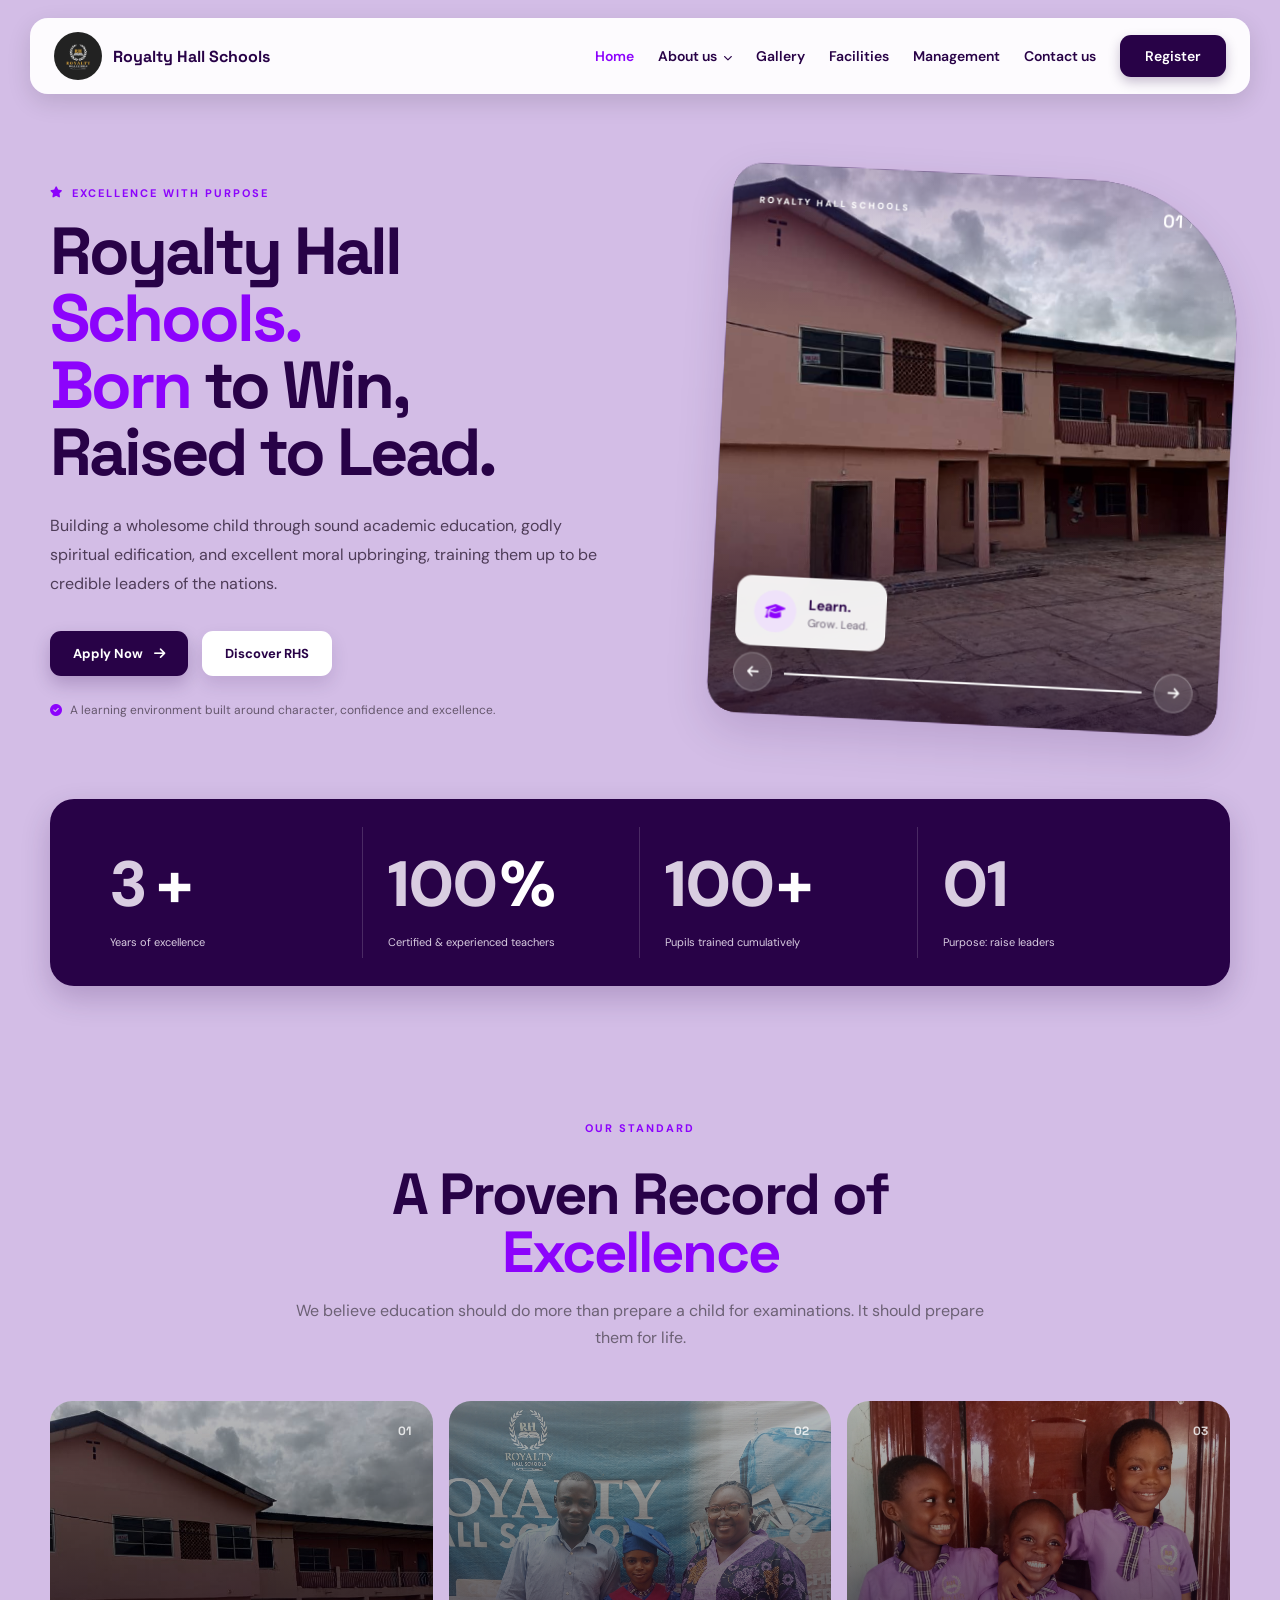
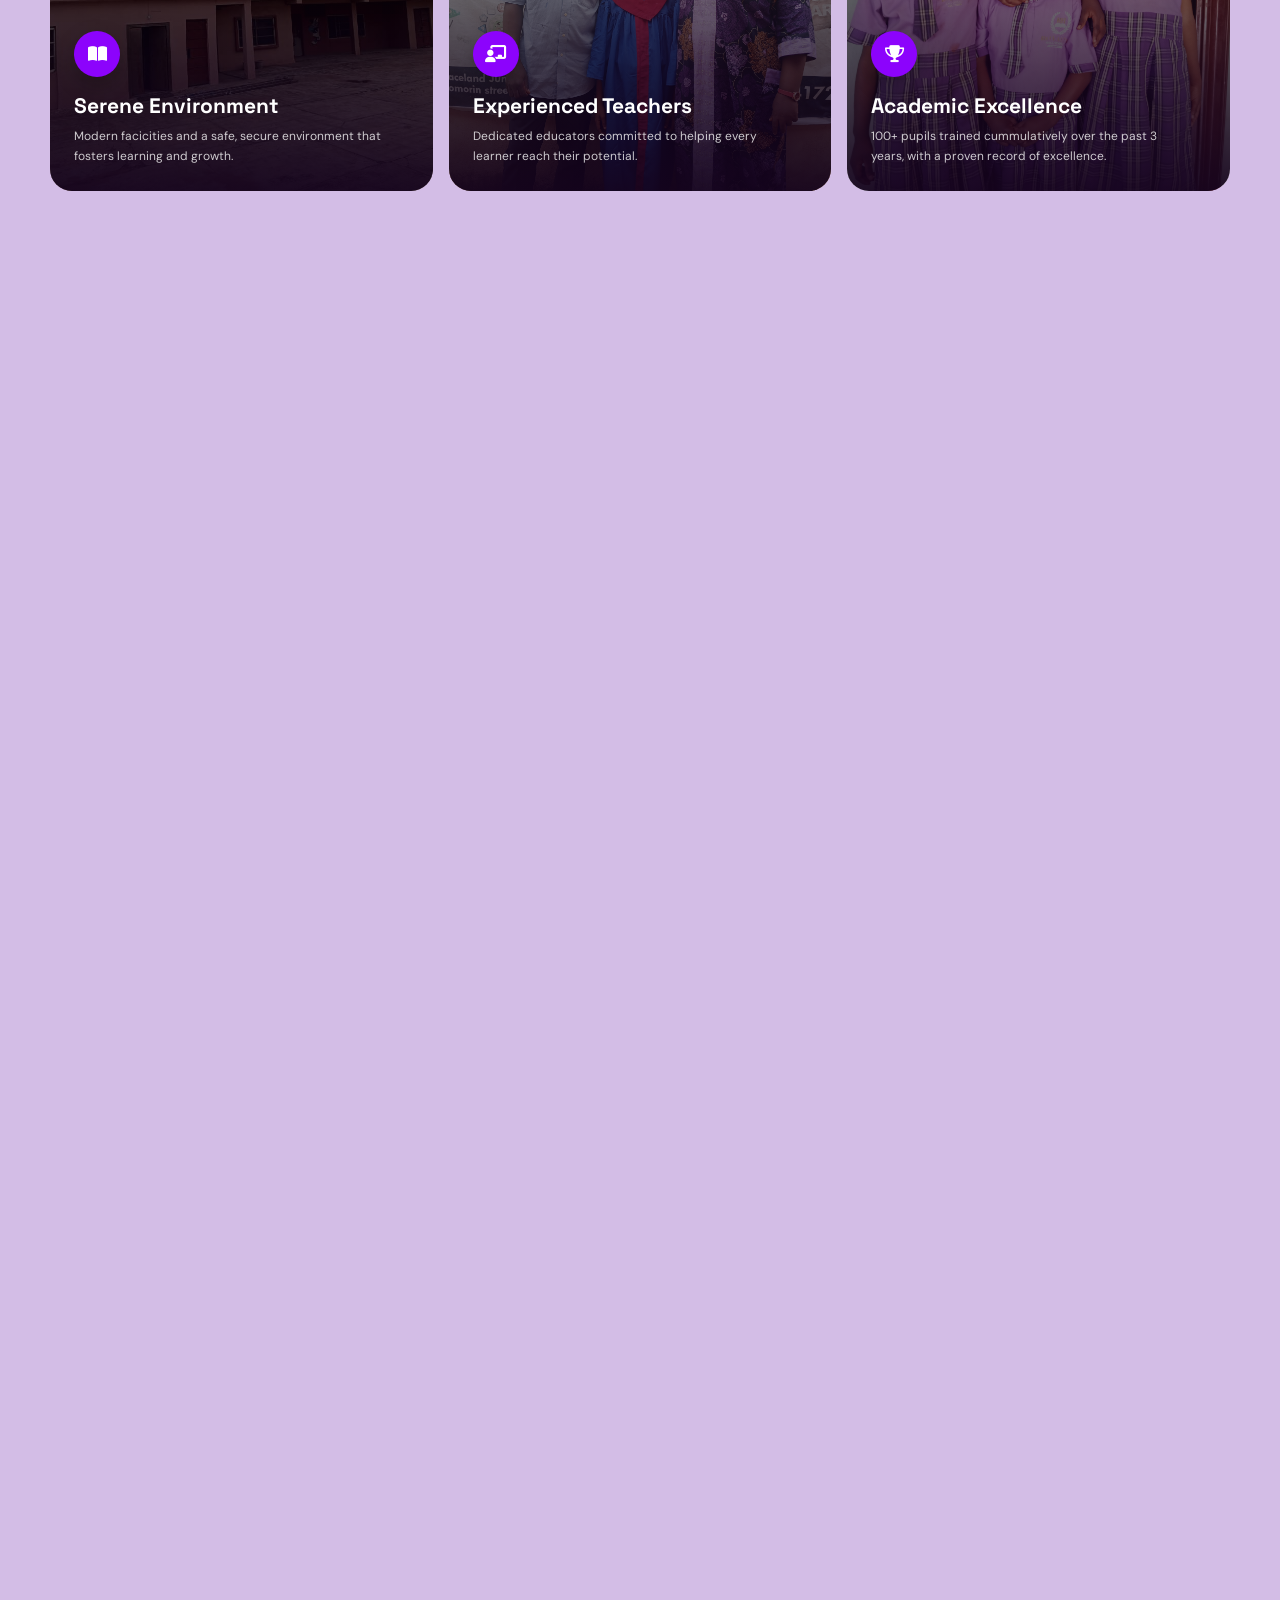
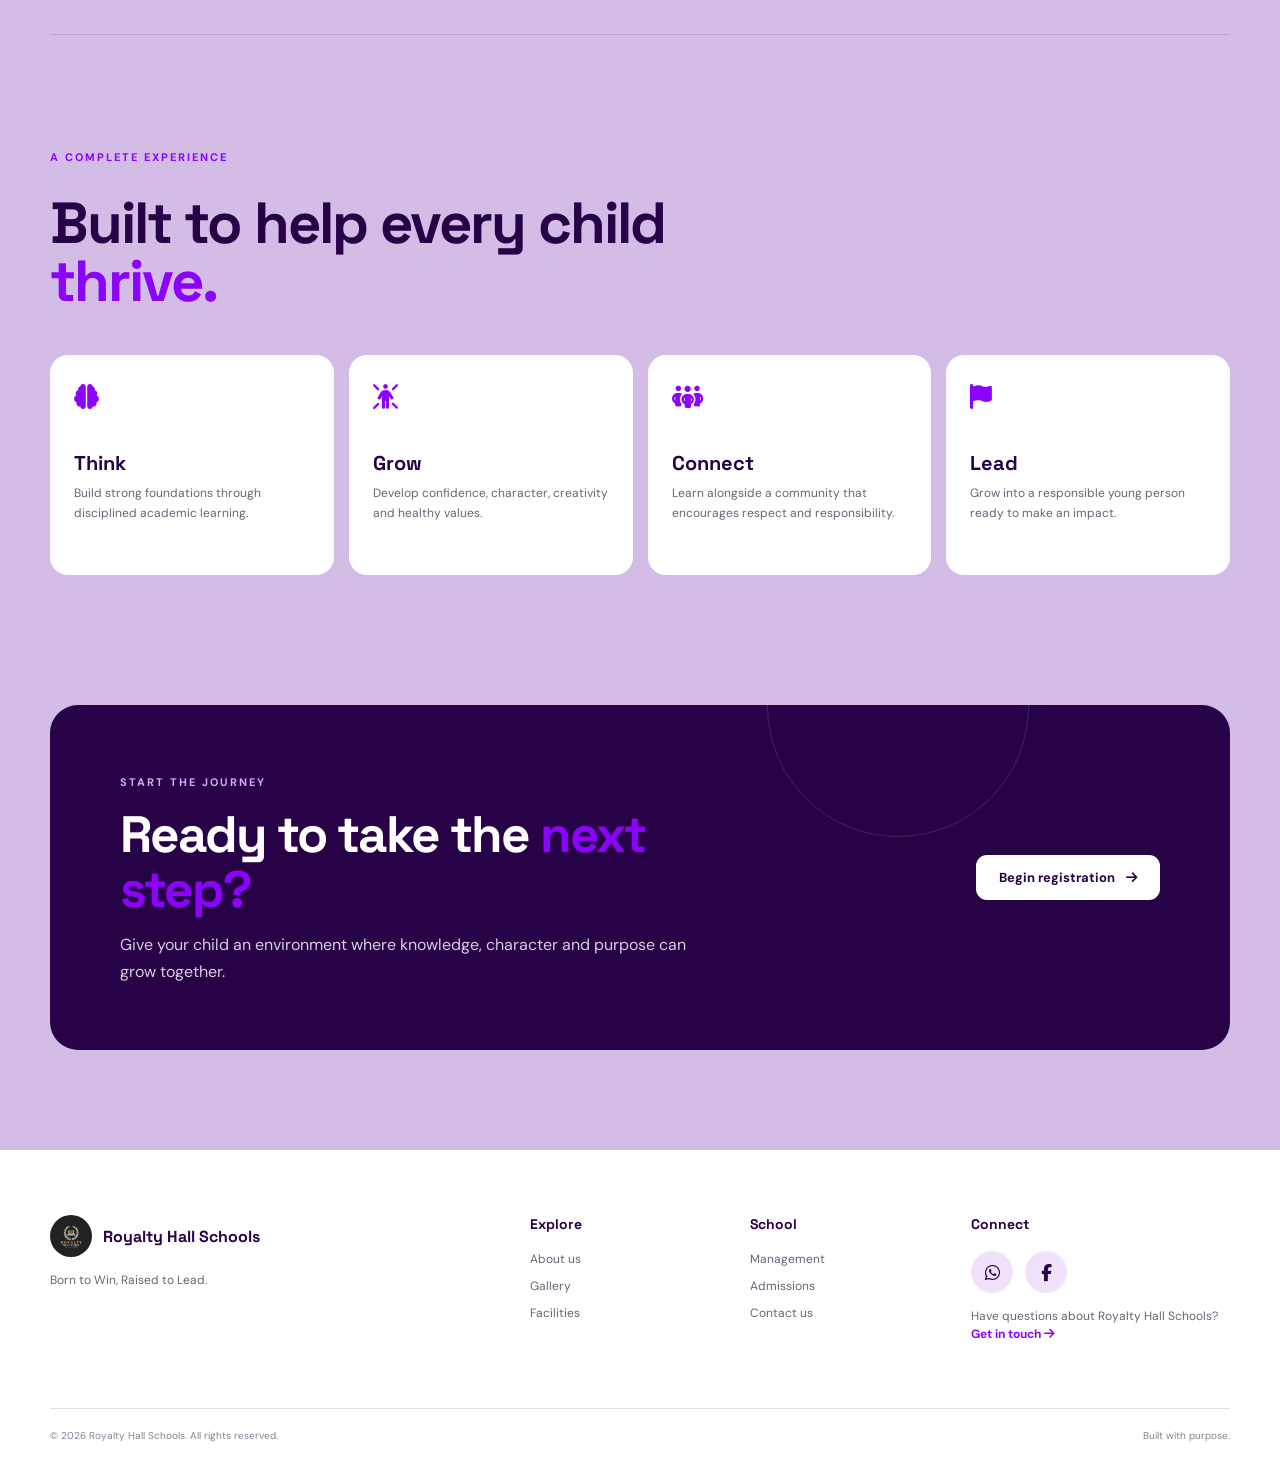
==== commit b5134562: "gallery page added" ====
--- a/index.html
+++ b/index.html
@@ -88,7 +88,7 @@
     <section class="stats section-shell reveal">
       <div><strong><span class="counter" data-target="3">0</span>+</strong><span>Years of excellence</span></div>
       <div><strong><span class="counter" data-target="100">0</span>%</strong><span>Certified & experienced teachers</span></div>
-      <div><strong><span class="counter" data-target="100">0</span>+</strong><span>Pupils trained</span></div>
+      <div><strong><span class="counter" data-target="100">0</span>+</strong><span>Pupils trained cumulatively</span></div>
       <div><strong><span class="counter" data-target="1" data-pad="2">00</span></strong><span>Purpose: raise leaders</span></div>
     </section>
 
--- a/style.css
+++ b/style.css
@@ -2314,4 +2314,378 @@
 body {
   overflow-x: hidden;
   overflow-y: auto;
+}
+/* =========================================================
+   GLOBAL SCROLL FIX
+   ========================================================= */
+
+html {
+  height: auto !important;
+  min-height: 100%;
+  overflow-x: hidden !important;
+  overflow-y: auto !important;
+}
+
+body {
+  height: auto !important;
+  min-height: 100vh;
+  overflow-x: hidden !important;
+  overflow-y: auto !important;
+}
+
+/* Never let page sections lock the document */
+.management-page,
+.management-hero,
+.management-hero-bg,
+.management-hero-content,
+.gallery-page,
+.gallery-hero {
+  height: auto;
+  min-height: 0;
+  overflow: visible;
+}
+
+/* =========================================================
+   GALLERY
+   ========================================================= */
+
+.gallery-hero {
+  position: relative;
+  min-height: 62vh;
+  display: flex;
+  align-items: flex-end;
+  padding: 120px 0 70px;
+  color: #fff;
+  background:
+    linear-gradient(90deg, rgba(25,0,44,.82), rgba(25,0,44,.25)),
+    url("./assets/images/img-8.jpg") center/cover no-repeat;
+}
+
+.gallery-hero-content {
+  max-width: 760px;
+}
+
+.gallery-kicker {
+  display: inline-block;
+  margin-bottom: 14px;
+  font-size: 11px;
+  font-weight: 700;
+  letter-spacing: .16em;
+  text-transform: uppercase;
+}
+
+.gallery-hero h1 {
+  margin: 0;
+  font-family: "Space Grotesk", sans-serif;
+  font-size: clamp(42px, 7vw, 82px);
+  line-height: .95;
+  letter-spacing: -.05em;
+}
+
+.gallery-hero p {
+  max-width: 560px;
+  margin-top: 22px;
+  font-size: 16px;
+  line-height: 1.7;
+  color: rgba(255,255,255,.82);
+}
+
+.gallery-intro {
+  padding: 90px 0 50px;
+}
+
+.gallery-intro h2 {
+  max-width: 700px;
+  margin: 0;
+  font-family: "Space Grotesk", sans-serif;
+  font-size: clamp(30px, 5vw, 54px);
+  line-height: 1.02;
+  letter-spacing: -.04em;
+}
+
+.gallery-intro p {
+  max-width: 650px;
+  margin-top: 18px;
+  color: var(--muted);
+  line-height: 1.8;
+}
+
+.gallery-controls {
+  display: flex;
+  align-items: center;
+  justify-content: space-between;
+  gap: 20px;
+  margin-bottom: 35px;
+  flex-wrap: wrap;
+}
+
+.gallery-filters {
+  display: flex;
+  gap: 8px;
+  flex-wrap: wrap;
+}
+
+.gallery-filter {
+  border: 1px solid var(--line);
+  background: rgba(255,255,255,.55);
+  color: var(--purple);
+  border-radius: 999px;
+  padding: 10px 16px;
+  font-family: "DM Sans", sans-serif;
+  font-size: 12px;
+  font-weight: 700;
+  cursor: pointer;
+  transition: .2s ease;
+}
+
+.gallery-filter:hover,
+.gallery-filter.active {
+  background: var(--purple);
+  color: #fff;
+  border-color: var(--purple);
+}
+
+.gallery-shuffle {
+  border: 0;
+  background: var(--bright);
+  color: #fff;
+  border-radius: 999px;
+  padding: 11px 17px;
+  font-family: "DM Sans", sans-serif;
+  font-size: 12px;
+  font-weight: 700;
+  cursor: pointer;
+  transition: .2s ease;
+}
+
+.gallery-shuffle:hover {
+  transform: translateY(-2px);
+}
+
+.gallery-featured {
+  position: relative;
+  min-height: 470px;
+  margin-bottom: 18px;
+  overflow: hidden;
+  border-radius: 26px;
+  background: var(--purple);
+}
+
+.gallery-featured img {
+  width: 100%;
+  height: 100%;
+  min-height: 470px;
+  display: block;
+  object-fit: cover;
+  transition: transform .6s ease;
+}
+
+.gallery-featured:hover img {
+  transform: scale(1.035);
+}
+
+.gallery-featured-content {
+  position: absolute;
+  left: 0;
+  right: 0;
+  bottom: 0;
+  padding: 40px;
+  background: linear-gradient(transparent, rgba(25,0,44,.9));
+  color: #fff;
+}
+
+.gallery-featured-content span {
+  font-size: 10px;
+  font-weight: 700;
+  letter-spacing: .14em;
+  text-transform: uppercase;
+}
+
+.gallery-featured-content h3 {
+  margin: 8px 0 0;
+  font-family: "Space Grotesk", sans-serif;
+  font-size: clamp(25px, 4vw, 44px);
+}
+
+.gallery-grid {
+  columns: 3 280px;
+  column-gap: 18px;
+}
+
+.gallery-item {
+  position: relative;
+  display: inline-block;
+  width: 100%;
+  margin: 0 0 18px;
+  overflow: hidden;
+  border-radius: 20px;
+  background: #fff;
+  cursor: pointer;
+  break-inside: avoid;
+}
+
+.gallery-item img {
+  width: 100%;
+  height: auto;
+  display: block;
+  transition: transform .5s ease;
+}
+
+.gallery-item:hover img {
+  transform: scale(1.04);
+}
+
+.gallery-item-overlay {
+  position: absolute;
+  inset: 0;
+  display: flex;
+  align-items: flex-end;
+  padding: 22px;
+  background: linear-gradient(transparent, rgba(25,0,44,.8));
+  opacity: 0;
+  transition: opacity .25s ease;
+}
+
+.gallery-item:hover .gallery-item-overlay {
+  opacity: 1;
+}
+
+.gallery-item-overlay span {
+  color: #fff;
+  font-family: "Space Grotesk", sans-serif;
+  font-size: 15px;
+  font-weight: 600;
+}
+
+.gallery-item.hidden {
+  display: none;
+}
+
+/* Lightbox */
+
+.gallery-lightbox {
+  position: fixed;
+  inset: 0;
+  z-index: 9999;
+  display: none;
+  align-items: center;
+  justify-content: center;
+  padding: 30px;
+  background: rgba(12,0,22,.94);
+}
+
+.gallery-lightbox.open {
+  display: flex;
+}
+
+.gallery-lightbox img {
+  max-width: min(1100px, 94vw);
+  max-height: 86vh;
+  object-fit: contain;
+  border-radius: 12px;
+}
+
+.gallery-lightbox-close {
+  position: absolute;
+  top: 22px;
+  right: 25px;
+  width: 44px;
+  height: 44px;
+  border: 0;
+  border-radius: 50%;
+  background: rgba(255,255,255,.12);
+  color: #fff;
+  font-size: 24px;
+  cursor: pointer;
+}
+
+.gallery-lightbox-caption {
+  position: absolute;
+  left: 0;
+  right: 0;
+  bottom: 25px;
+  text-align: center;
+  color: #fff;
+  font-size: 13px;
+}
+
+.gallery-cta {
+  margin: 100px auto;
+  padding: 65px 40px;
+  border-radius: 28px;
+  background: var(--purple);
+  color: #fff;
+  text-align: center;
+}
+
+.gallery-cta h2 {
+  margin: 0;
+  font-family: "Space Grotesk", sans-serif;
+  font-size: clamp(30px, 5vw, 52px);
+}
+
+.gallery-cta p {
+  max-width: 560px;
+  margin: 15px auto 25px;
+  color: rgba(255,255,255,.72);
+  line-height: 1.7;
+}
+
+.gallery-cta .btn {
+  display: inline-flex;
+}
+
+/* Mobile */
+
+@media (max-width: 700px) {
+  .gallery-hero {
+    min-height: 55vh;
+    padding: 110px 0 50px;
+  }
+
+  .gallery-intro {
+    padding: 65px 0 35px;
+  }
+
+  .gallery-featured,
+  .gallery-featured img {
+    min-height: 360px;
+  }
+
+  .gallery-featured-content {
+    padding: 25px;
+  }
+
+  .gallery-controls {
+    align-items: flex-start;
+  }
+
+  .gallery-grid {
+    columns: 2 150px;
+    column-gap: 10px;
+  }
+
+  .gallery-item {
+    margin-bottom: 10px;
+    border-radius: 13px;
+  }
+
+  .gallery-item-overlay {
+    display: none;
+  }
+
+  .gallery-cta {
+    margin: 70px auto;
+    padding: 45px 22px;
+  }
+}
+
+@media (max-width: 480px) {
+  .gallery-grid {
+    columns: 1;
+  }
+
+  .gallery-lightbox {
+    padding: 15px;
+  }
 }
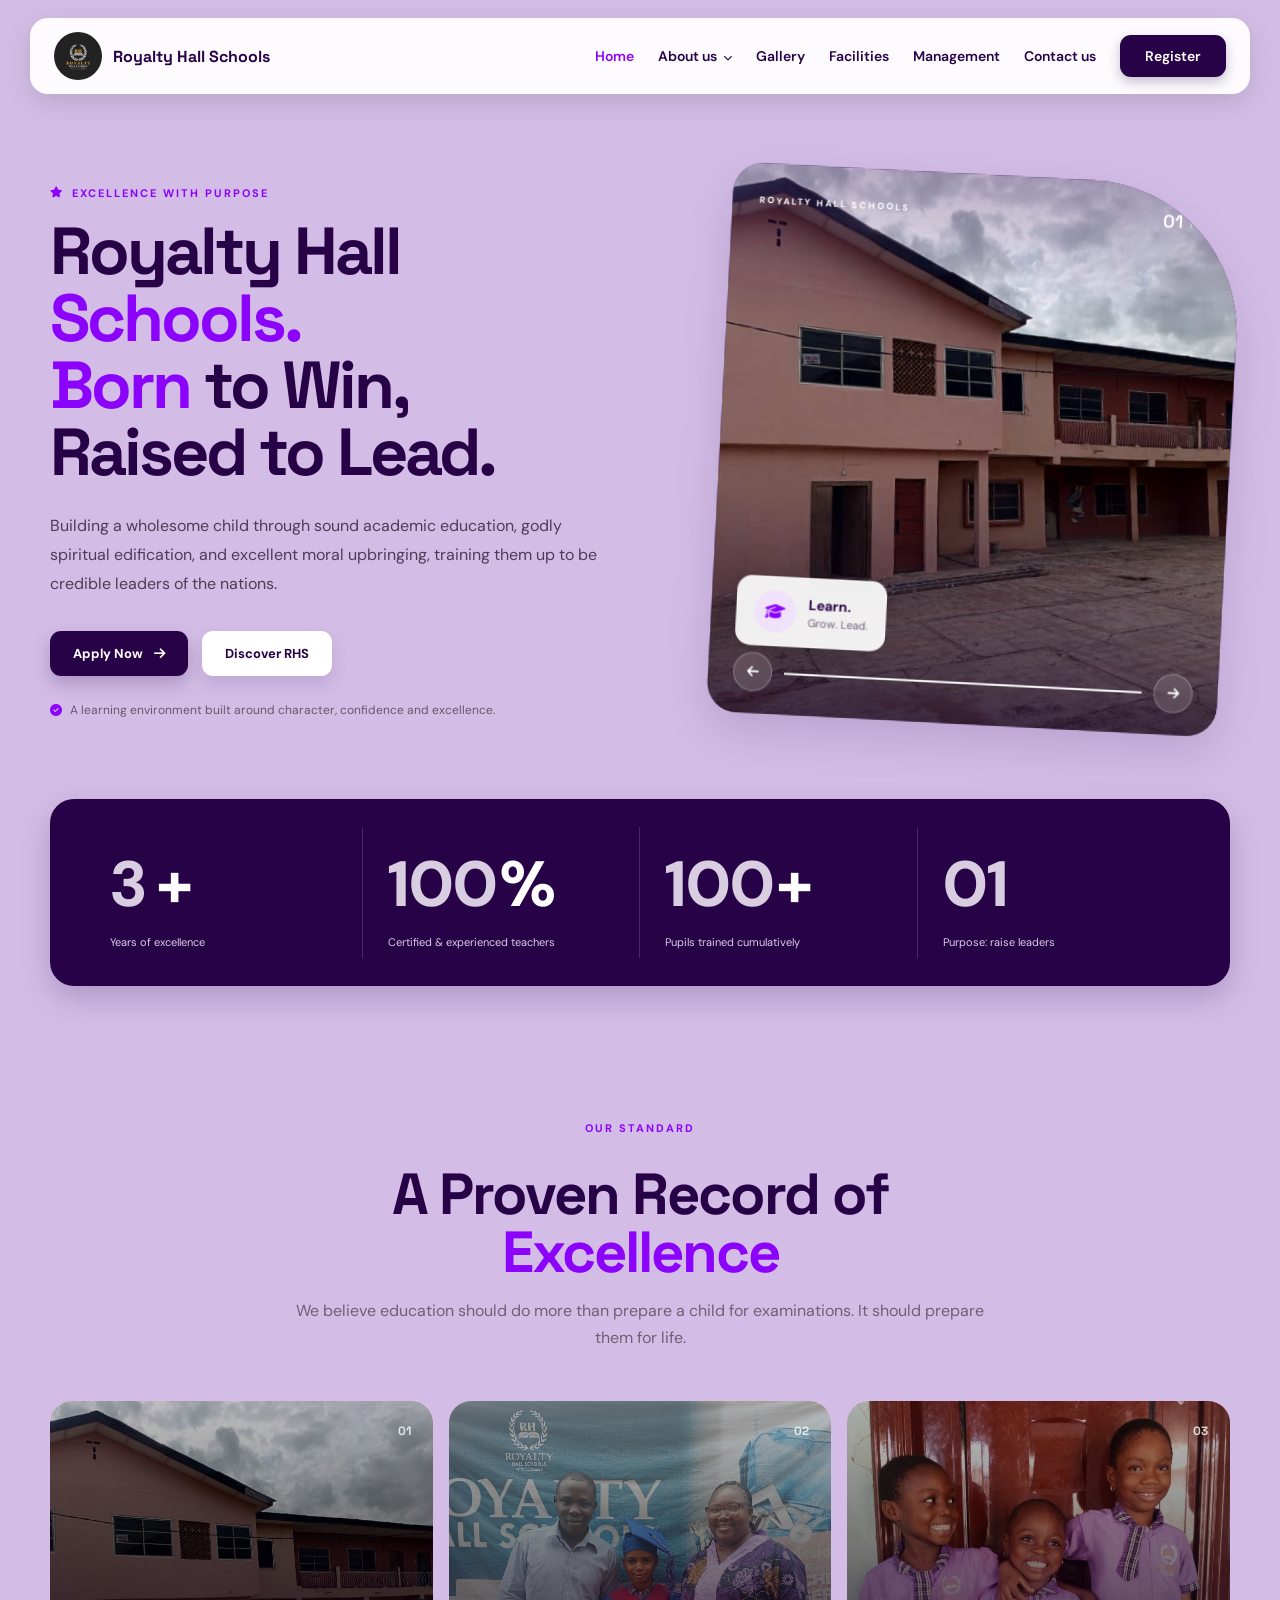
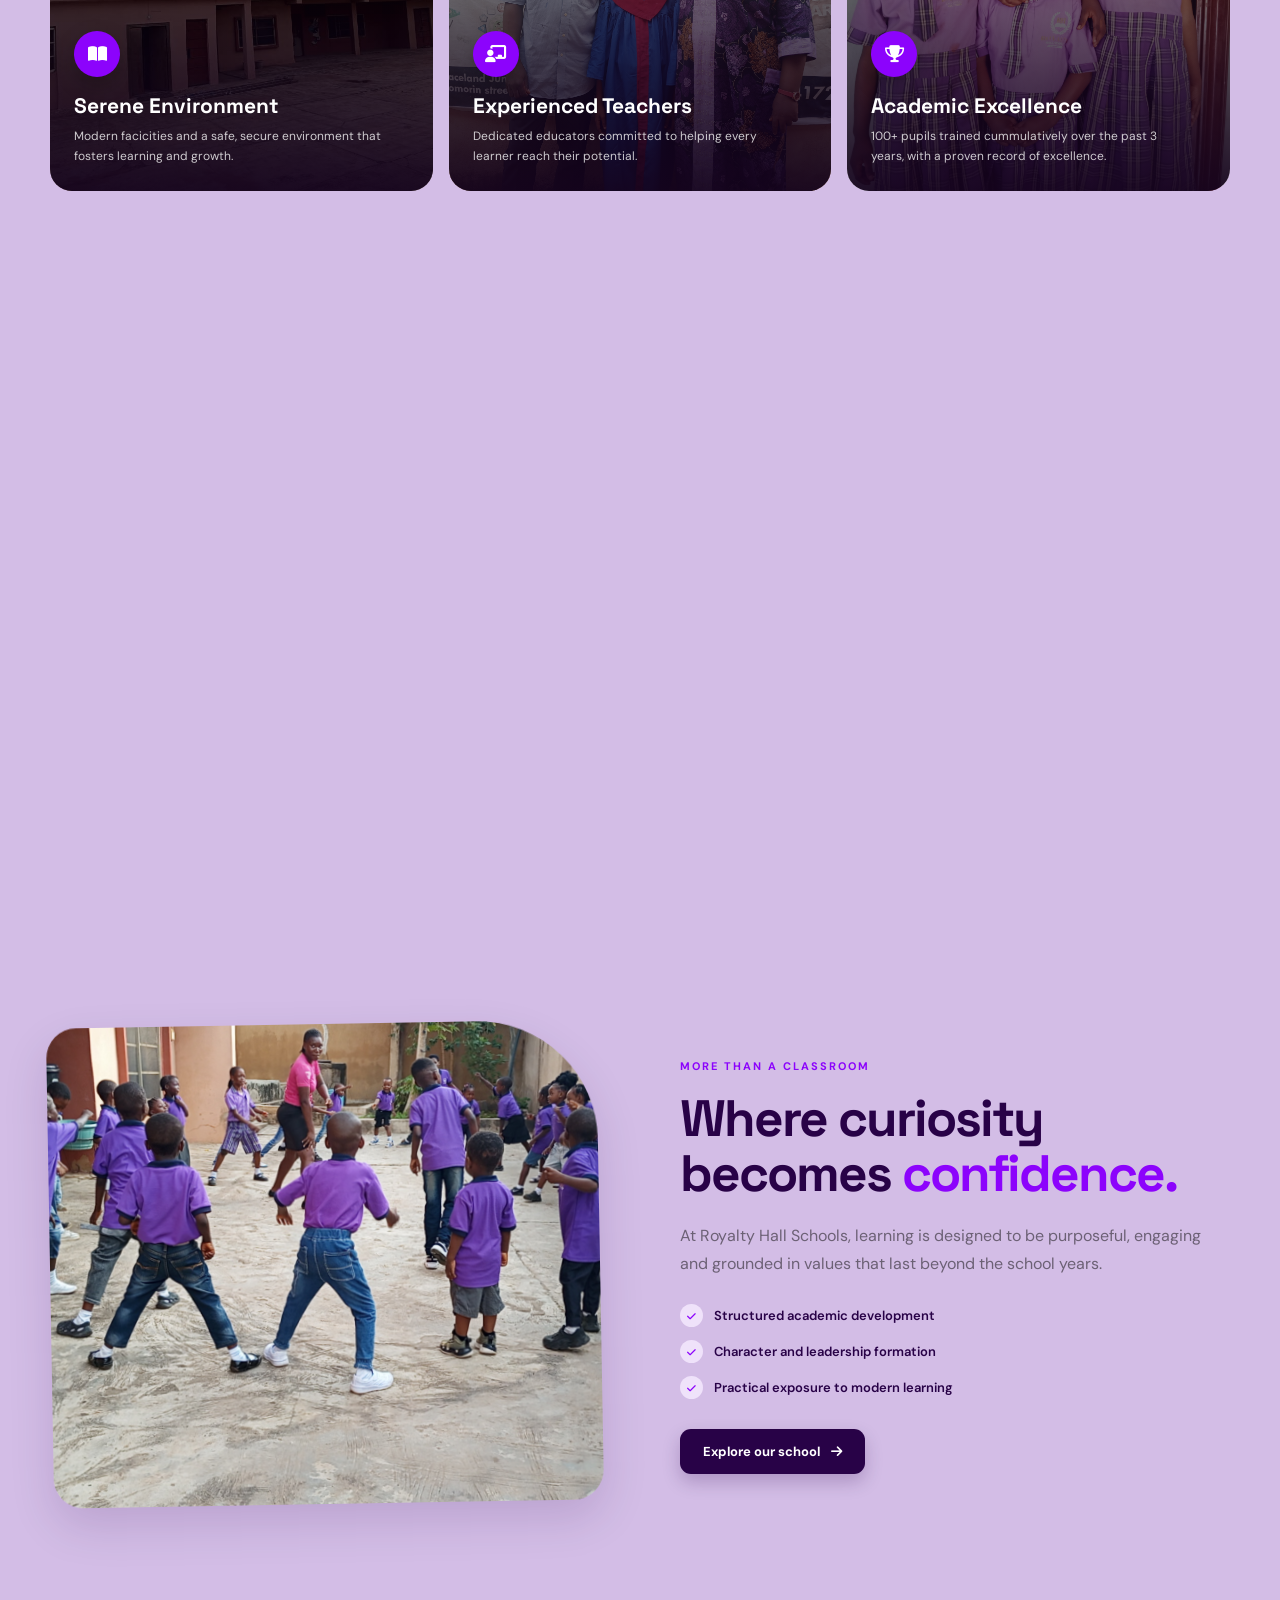
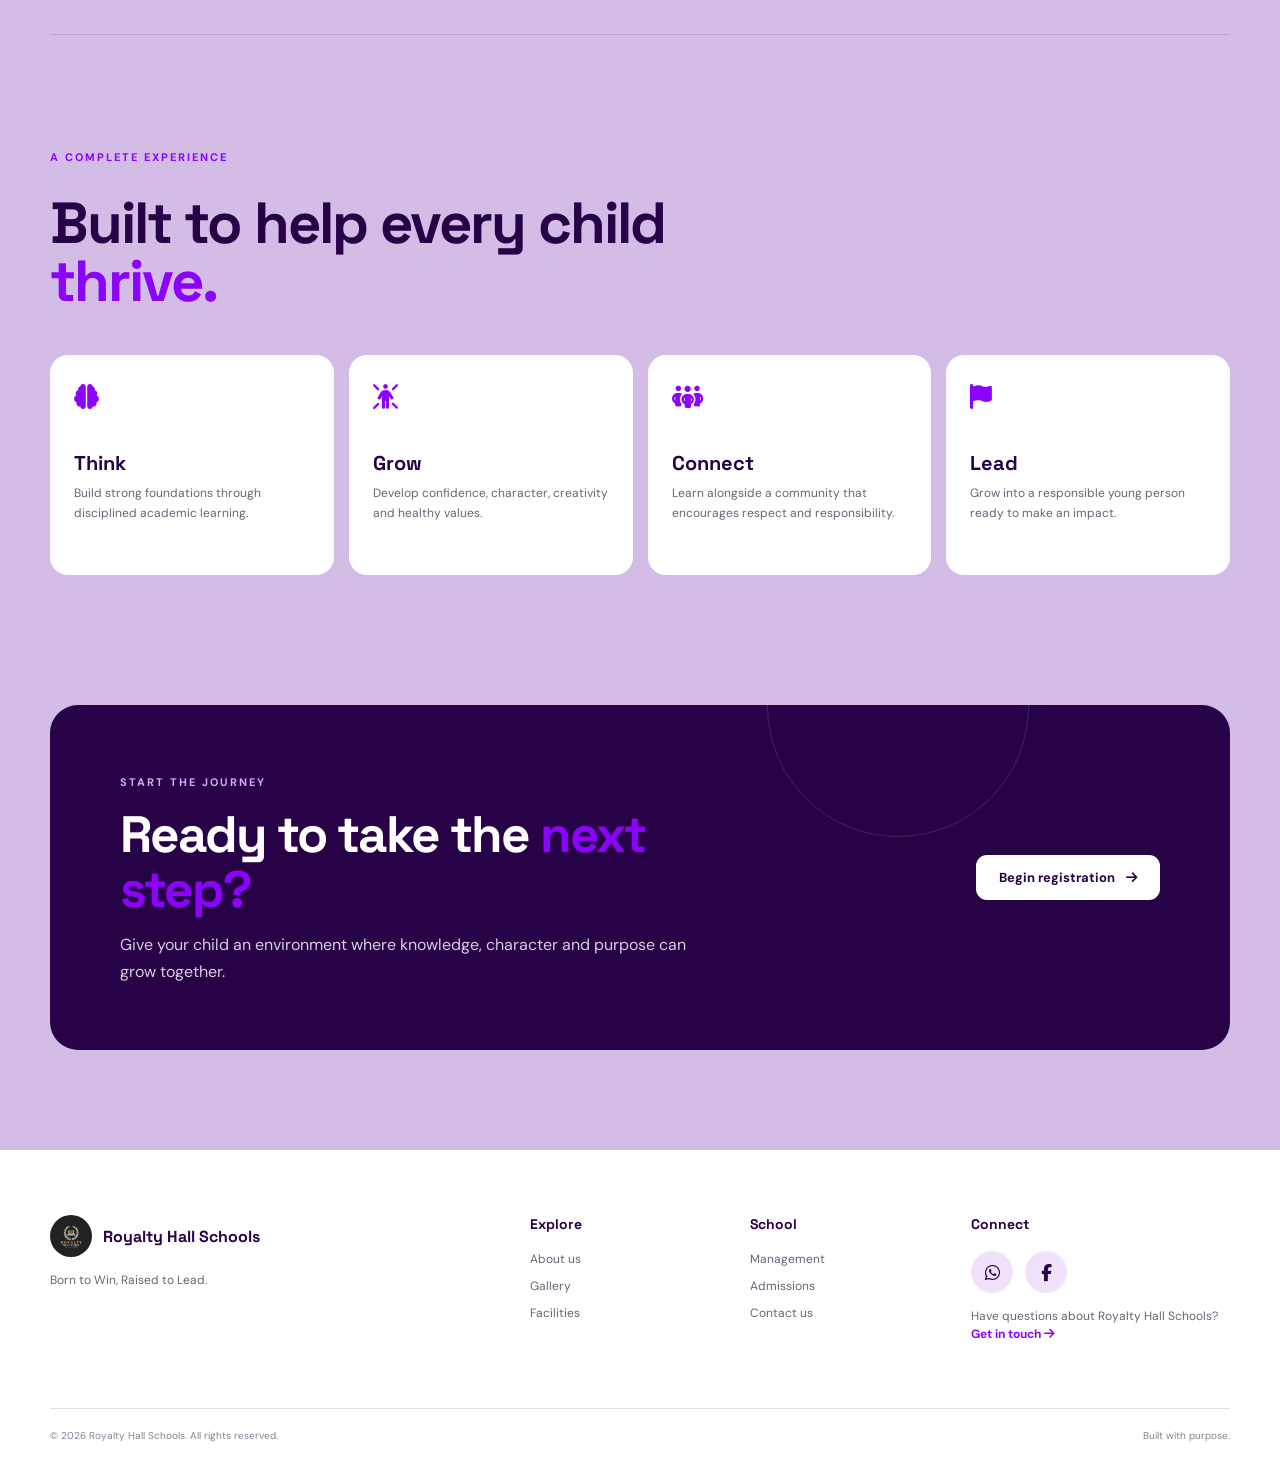
==== commit 792c2b33: "feat: add sabilytics script for web analytics" ====
--- a/index.html
+++ b/index.html
@@ -8,6 +8,12 @@
   <link rel="stylesheet" href="style.css">
   <link rel="stylesheet" href="https://cdnjs.cloudflare.com/ajax/libs/font-awesome/6.5.2/css/all.min.css">
   <link rel="stylesheet" href="https://cdnjs.cloudflare.com/ajax/libs/font-awesome/6.5.1/css/all.min.css">
+  <script
+  async
+  src="https://www.sabilytics.com/script.js"
+  data-site="thvnw96p97f2"
+  data-domain="royaltyhallschools.vercel.app">
+  </script>
 </head>
 <body>
   <header class="navbar">
--- a/style.css
+++ b/style.css
@@ -2315,377 +2315,3078 @@
   overflow-x: hidden;
   overflow-y: auto;
 }
-/* =========================================================
-   GLOBAL SCROLL FIX
-   ========================================================= */
-
-html {
-  height: auto !important;
-  min-height: 100%;
-  overflow-x: hidden !important;
-  overflow-y: auto !important;
-}
-
-body {
-  height: auto !important;
-  min-height: 100vh;
-  overflow-x: hidden !important;
-  overflow-y: auto !important;
-}
-
-/* Never let page sections lock the document */
-.management-page,
-.management-hero,
-.management-hero-bg,
-.management-hero-content,
-.gallery-page,
-.gallery-hero {
-  height: auto;
-  min-height: 0;
-  overflow: visible;
-}
-
-/* =========================================================
-   GALLERY
-   ========================================================= */
-
-.gallery-hero {
+    /* =========================================================
+       GALLERY PAGE
+    ========================================================= */
+
+    /* .gallery-page {
+      overflow: hidden;
+    } */
+
+    /* HERO
+    --------------------------------------------------------- */
+
+    .gallery-hero {
+      min-height: 72vh;
+      display: flex;
+      align-items: flex-end;
+      position: relative;
+      margin: 0 15px;
+      border-radius: 0 0 34px 34px;
+      overflow: hidden;
+      background: var(--purple);
+    }
+
+    .gallery-hero-image {
+      position: absolute;
+      inset: 0;
+      background:
+        linear-gradient(
+          90deg,
+          rgba(25, 0, 44, .88) 0%,
+          rgba(25, 0, 44, .48) 48%,
+          rgba(25, 0, 44, .12) 100%
+        ),
+        url("./assets/images/img-22.jpg") center/cover no-repeat;
+      transform: scale(1.03);
+      animation: galleryHeroZoom 8s ease-in-out infinite alternate;
+    }
+
+    @keyframes galleryHeroZoom {
+      from {
+        transform: scale(1.03);
+      }
+
+      to {
+        transform: scale(1.10);
+      }
+    }
+
+    .gallery-hero-content {
+      position: relative;
+      z-index: 2;
+      max-width: 760px;
+      padding: 90px 7vw 75px;
+      color: var(--white);
+    }
+
+    .gallery-eyebrow {
+      display: inline-flex;
+      align-items: center;
+      gap: 9px;
+      font-size: 11px;
+      font-weight: 700;
+      letter-spacing: .14em;
+      text-transform: uppercase;
+      color: var(--white);
+      margin-bottom: 22px;
+    }
+
+    .gallery-eyebrow::before {
+      content: "";
+      width: 28px;
+      height: 2px;
+      background: var(--bright);
+    }
+
+    .gallery-hero h1 {
+      font-family: "Space Grotesk", sans-serif;
+      font-size: clamp(52px, 8vw, 105px);
+      line-height: .9;
+      letter-spacing: -.055em;
+      margin: 0;
+    }
+
+    .gallery-hero h1 span {
+      color: #d3bde6;
+    }
+
+    .gallery-hero p {
+      max-width: 560px;
+      margin: 28px 0 0;
+      font-size: 15px;
+      line-height: 1.75;
+      color: rgba(255,255,255,.78);
+    }
+
+    .gallery-hero-number {
+      position: absolute;
+      right: 6vw;
+      bottom: 55px;
+      z-index: 2;
+      color: rgba(255,255,255,.16);
+      font-family: "Space Grotesk", sans-serif;
+      font-size: clamp(80px, 14vw, 190px);
+      font-weight: 700;
+      line-height: .7;
+      pointer-events: none;
+    }
+
+
+    /* INTRO
+    --------------------------------------------------------- */
+
+    .gallery-intro {
+      padding-top: 100px;
+      padding-bottom: 45px;
+    }
+
+    .gallery-intro-grid {
+      display: grid;
+      grid-template-columns: 1fr 1.8fr;
+      gap: 70px;
+      align-items: end;
+    }
+
+    .gallery-intro-label {
+      font-size: 11px;
+      text-transform: uppercase;
+      letter-spacing: .13em;
+      font-weight: 700;
+      color: var(--bright);
+    }
+
+    .gallery-intro h2 {
+      font-family: "Space Grotesk", sans-serif;
+      font-size: clamp(35px, 5vw, 62px);
+      line-height: 1;
+      letter-spacing: -.045em;
+      margin: 12px 0 0;
+      color: var(--purple);
+    }
+
+    .gallery-intro-copy {
+      max-width: 610px;
+      color: var(--muted);
+      font-size: 14px;
+      line-height: 1.8;
+    }
+
+
+    /* FILTER BAR
+    --------------------------------------------------------- */
+
+    .gallery-controls {
+      padding: 10px 0 55px;
+    }
+
+    .gallery-controls-inner {
+      display: flex;
+      align-items: center;
+      justify-content: space-between;
+      gap: 20px;
+      border-top: 1px solid var(--line);
+      border-bottom: 1px solid var(--line);
+      padding: 18px 0;
+    }
+
+    .gallery-filters {
+      display: flex;
+      flex-wrap: wrap;
+      gap: 7px;
+    }
+
+    .gallery-filter {
+      border: 1px solid transparent;
+      background: transparent;
+      color: var(--muted);
+      padding: 9px 15px;
+      border-radius: 100px;
+      font: inherit;
+      font-size: 11px;
+      font-weight: 700;
+      cursor: pointer;
+      transition: .25s ease;
+    }
+
+    .gallery-filter:hover,
+    .gallery-filter.active {
+      background: var(--purple);
+      color: var(--white);
+    }
+
+    .shuffle-btn {
+      border: 1px solid var(--line);
+      background: var(--white);
+      color: var(--purple);
+      border-radius: 100px;
+      padding: 10px 16px;
+      display: inline-flex;
+      align-items: center;
+      gap: 8px;
+      font: inherit;
+      font-size: 11px;
+      font-weight: 700;
+      cursor: pointer;
+      transition: .25s ease;
+      white-space: nowrap;
+    }
+
+    .shuffle-btn:hover {
+      background: var(--bright);
+      border-color: var(--bright);
+      color: var(--white);
+      transform: translateY(-2px);
+    }
+
+
+    /* FEATURED MOMENT
+    --------------------------------------------------------- */
+
+    .featured-moment {
+      margin-bottom: 80px;
+    }
+
+    .featured-card {
+      display: grid;
+      grid-template-columns: 1.45fr .75fr;
+      min-height: 510px;
+      background: var(--purple);
+      border-radius: 28px;
+      overflow: hidden;
+      box-shadow: var(--shadow);
+    }
+
+    .featured-image {
+      min-height: 510px;
+      position: relative;
+      overflow: hidden;
+    }
+
+    .featured-image img {
+      width: 100%;
+      height: 100%;
+      object-fit: cover;
+      transition: transform .8s ease;
+    }
+
+    .featured-card:hover .featured-image img {
+      transform: scale(1.045);
+    }
+
+    .featured-image::after {
+      content: "";
+      position: absolute;
+      inset: 0;
+      background: linear-gradient(
+        180deg,
+        transparent 55%,
+        rgba(0,0,0,.35)
+      );
+      pointer-events: none;
+    }
+
+    .featured-tag {
+      position: absolute;
+      left: 25px;
+      top: 25px;
+      z-index: 2;
+      background: var(--white);
+      color: var(--purple);
+      padding: 8px 13px;
+      border-radius: 100px;
+      font-size: 9px;
+      font-weight: 700;
+      text-transform: uppercase;
+      letter-spacing: .1em;
+    }
+
+    .featured-info {
+      padding: 55px 45px;
+      display: flex;
+      flex-direction: column;
+      justify-content: center;
+      color: var(--white);
+    }
+
+    .featured-info small {
+      color: #d3bde6;
+      text-transform: uppercase;
+      letter-spacing: .13em;
+      font-size: 9px;
+      font-weight: 700;
+    }
+
+    .featured-info h3 {
+      font-family: "Space Grotesk", sans-serif;
+      font-size: clamp(30px, 4vw, 48px);
+      line-height: 1;
+      letter-spacing: -.04em;
+      margin: 15px 0 20px;
+    }
+
+    .featured-info p {
+      color: rgba(255,255,255,.68);
+      font-size: 12px;
+      line-height: 1.8;
+      margin: 0;
+    }
+
+    .featured-open {
+      margin-top: 35px;
+      width: fit-content;
+      border: 0;
+      background: var(--bright);
+      color: var(--white);
+      padding: 13px 18px;
+      border-radius: 100px;
+      font: inherit;
+      font-size: 10px;
+      font-weight: 700;
+      cursor: pointer;
+      transition: .25s ease;
+    }
+
+    .featured-open:hover {
+      transform: translateY(-3px);
+    }
+
+
+    /* MASONRY GALLERY
+    --------------------------------------------------------- */
+
+    .gallery-section-heading {
+      display: flex;
+      align-items: flex-end;
+      justify-content: space-between;
+      gap: 20px;
+      margin-bottom: 28px;
+    }
+
+    .gallery-section-heading h2 {
+      font-family: "Space Grotesk", sans-serif;
+      font-size: clamp(30px, 4vw, 48px);
+      line-height: 1;
+      letter-spacing: -.04em;
+      margin: 0;
+    }
+
+    .gallery-section-heading p {
+      max-width: 320px;
+      color: var(--muted);
+      font-size: 11px;
+      line-height: 1.7;
+      margin: 0;
+      text-align: right;
+    }
+
+    .gallery-masonry {
+      columns: 3 280px;
+      column-gap: 18px;
+    }
+
+    .gallery-item {
+      break-inside: avoid;
+      margin-bottom: 18px;
+      position: relative;
+      border-radius: 20px;
+      overflow: hidden;
+      cursor: pointer;
+      background: var(--purple);
+      opacity: 0;
+      transform: translateY(25px);
+      animation: galleryReveal .7s ease forwards;
+    }
+
+    .gallery-item:nth-child(2) { animation-delay: .05s; }
+    .gallery-item:nth-child(3) { animation-delay: .1s; }
+    .gallery-item:nth-child(4) { animation-delay: .15s; }
+    .gallery-item:nth-child(5) { animation-delay: .2s; }
+    .gallery-item:nth-child(6) { animation-delay: .25s; }
+    .gallery-item:nth-child(7) { animation-delay: .3s; }
+    .gallery-item:nth-child(8) { animation-delay: .35s; }
+    .gallery-item:nth-child(9) { animation-delay: .4s; }
+
+    @keyframes galleryReveal {
+      to {
+        opacity: 1;
+        transform: translateY(0);
+      }
+    }
+
+    .gallery-item img {
+      display: block;
+      width: 100%;
+      height: auto;
+      transition: transform .6s ease;
+    }
+
+    .gallery-item:hover img {
+      transform: scale(1.06);
+    }
+
+    .gallery-overlay {
+      position: absolute;
+      inset: 0;
+      display: flex;
+      align-items: flex-end;
+      padding: 22px;
+      background: linear-gradient(
+        transparent 40%,
+        rgba(25,0,44,.86)
+      );
+      opacity: 0;
+      transition: opacity .3s ease;
+    }
+
+    .gallery-item:hover .gallery-overlay {
+      opacity: 1;
+    }
+
+    .gallery-overlay-content {
+      color: var(--white);
+    }
+
+    .gallery-overlay-content span {
+      display: block;
+      color: #d3bde6;
+      font-size: 8px;
+      text-transform: uppercase;
+      letter-spacing: .12em;
+      font-weight: 700;
+      margin-bottom: 5px;
+    }
+
+    .gallery-overlay-content strong {
+      font-family: "Space Grotesk", sans-serif;
+      font-size: 18px;
+    }
+
+    .gallery-expand {
+      position: absolute;
+      right: 17px;
+      top: 17px;
+      width: 34px;
+      height: 34px;
+      display: flex;
+      align-items: center;
+      justify-content: center;
+      border-radius: 50%;
+      background: rgba(255,255,255,.92);
+      color: var(--purple);
+      font-size: 11px;
+    }
+
+
+    /* LIGHTBOX
+    --------------------------------------------------------- */
+
+    .gallery-lightbox {
+      position: fixed;
+      inset: 0;
+      z-index: 9999;
+      background: rgba(25,0,44,.96);
+      display: none;
+      align-items: center;
+      justify-content: center;
+      padding: 30px;
+    }
+
+    .gallery-lightbox.open {
+      display: flex;
+    }
+
+    .lightbox-image-wrap {
+      position: relative;
+      max-width: 1100px;
+      width: 100%;
+      max-height: 90vh;
+      display: flex;
+      align-items: center;
+      justify-content: center;
+    }
+
+    .lightbox-image {
+      max-width: 100%;
+      max-height: 82vh;
+      object-fit: contain;
+      border-radius: 12px;
+    }
+
+    .lightbox-close {
+      position: fixed;
+      top: 25px;
+      right: 28px;
+      width: 44px;
+      height: 44px;
+      border: 1px solid rgba(255,255,255,.25);
+      border-radius: 50%;
+      background: transparent;
+      color: var(--white);
+      cursor: pointer;
+      font-size: 16px;
+      z-index: 3;
+    }
+
+    .lightbox-close:hover {
+      background: var(--white);
+      color: var(--purple);
+    }
+
+    .lightbox-prev,
+    .lightbox-next {
+      position: fixed;
+      top: 50%;
+      transform: translateY(-50%);
+      width: 48px;
+      height: 48px;
+      border-radius: 50%;
+      border: 1px solid rgba(255,255,255,.25);
+      background: rgba(255,255,255,.08);
+      color: var(--white);
+      cursor: pointer;
+      z-index: 3;
+    }
+
+    .lightbox-prev {
+      left: 25px;
+    }
+
+    .lightbox-next {
+      right: 25px;
+    }
+
+    .lightbox-prev:hover,
+    .lightbox-next:hover {
+      background: var(--white);
+      color: var(--purple);
+    }
+
+    .lightbox-caption {
+      position: fixed;
+      left: 50%;
+      bottom: 25px;
+      transform: translateX(-50%);
+      color: rgba(255,255,255,.75);
+      font-size: 11px;
+      text-align: center;
+    }
+
+
+    /* CTA
+    --------------------------------------------------------- */
+
+    .gallery-cta {
+      margin-top: 100px;
+      margin-bottom: 100px;
+      background: var(--bright);
+      color: var(--white);
+      border-radius: 28px;
+      padding: 65px;
+      display: flex;
+      justify-content: space-between;
+      align-items: center;
+      gap: 35px;
+      overflow: hidden;
+      position: relative;
+    }
+
+    .gallery-cta::after {
+      content: "";
+      position: absolute;
+      width: 300px;
+      height: 300px;
+      border: 1px solid rgba(255,255,255,.18);
+      border-radius: 50%;
+      right: -80px;
+      top: -130px;
+    }
+
+    .gallery-cta h2 {
+      position: relative;
+      z-index: 1;
+      font-family: "Space Grotesk", sans-serif;
+      font-size: clamp(32px, 5vw, 58px);
+      line-height: .95;
+      letter-spacing: -.045em;
+      margin: 0;
+      max-width: 650px;
+    }
+
+    .gallery-cta a {
+      position: relative;
+      z-index: 1;
+      background: var(--white);
+      color: var(--purple);
+      padding: 15px 21px;
+      border-radius: 100px;
+      font-size: 11px;
+      font-weight: 700;
+      text-decoration: none;
+      white-space: nowrap;
+      transition: .25s ease;
+    }
+
+    .gallery-cta a:hover {
+      transform: translateY(-3px);
+    }
+
+
+    /* MOBILE
+    --------------------------------------------------------- */
+
+    @media (max-width: 900px) {
+
+      .gallery-hero {
+        min-height: 65vh;
+      }
+
+      .gallery-hero-content {
+        padding: 75px 30px 55px;
+      }
+
+      .gallery-hero-number {
+        display: none;
+      }
+
+      .gallery-intro-grid {
+        grid-template-columns: 1fr;
+        gap: 25px;
+      }
+
+      .gallery-controls-inner {
+        align-items: flex-start;
+        flex-direction: column;
+      }
+
+      .featured-card {
+        grid-template-columns: 1fr;
+      }
+
+      .featured-image {
+        min-height: 420px;
+      }
+
+      .featured-info {
+        padding: 40px 30px;
+      }
+
+      .gallery-section-heading {
+        align-items: flex-start;
+        flex-direction: column;
+      }
+
+      .gallery-section-heading p {
+        text-align: left;
+      }
+
+      .gallery-cta {
+        padding: 45px 30px;
+        align-items: flex-start;
+        flex-direction: column;
+      }
+    }
+
+
+    @media (max-width: 600px) {
+
+      .gallery-hero {
+        margin: 0;
+        border-radius: 0 0 24px 24px;
+        min-height: 68vh;
+      }
+
+      .gallery-hero-content {
+        padding: 60px 22px 45px;
+      }
+
+      .gallery-hero h1 {
+        font-size: 55px;
+      }
+
+      .gallery-hero p {
+        font-size: 13px;
+      }
+
+      .gallery-intro {
+        padding-top: 70px;
+      }
+
+      .gallery-intro h2 {
+        font-size: 38px;
+      }
+
+      .gallery-filters {
+        gap: 4px;
+      }
+
+      .gallery-filter {
+        padding: 8px 11px;
+        font-size: 9px;
+      }
+
+      .featured-card {
+        border-radius: 20px;
+      }
+
+      .featured-image {
+        min-height: 300px;
+      }
+
+      .featured-info {
+        padding: 32px 25px;
+      }
+
+      .featured-info h3 {
+        font-size: 32px;
+      }
+
+      .gallery-masonry {
+        columns: 2 150px;
+        column-gap: 10px;
+      }
+
+      .gallery-item {
+        margin-bottom: 10px;
+        border-radius: 13px;
+      }
+
+      .gallery-overlay {
+        opacity: 1;
+        padding: 12px;
+        background: linear-gradient(
+          transparent 40%,
+          rgba(25,0,44,.72)
+        );
+      }
+
+      .gallery-overlay-content strong {
+        font-size: 13px;
+      }
+
+      .gallery-expand {
+        width: 28px;
+        height: 28px;
+        right: 9px;
+        top: 9px;
+        font-size: 9px;
+      }
+
+      .gallery-cta {
+        margin-top: 70px;
+        margin-bottom: 70px;
+        border-radius: 20px;
+        padding: 38px 24px;
+      }
+
+      .gallery-cta h2 {
+        font-size: 38px;
+      }
+
+      .lightbox-prev,
+      .lightbox-next {
+        width: 38px;
+        height: 38px;
+      }
+
+      .lightbox-prev {
+        left: 10px;
+      }
+
+      .lightbox-next {
+        right: 10px;
+      }
+    }
+        /* =========================================================
+       CONTACT PAGE
+       ========================================================= */
+
+    .contact-page {
+      min-height: 100vh;
+    }
+
+    /* HERO */
+
+    .contact-hero {
   position: relative;
-  min-height: 62vh;
+  min-height: 58vh;
   display: flex;
   align-items: flex-end;
-  padding: 120px 0 70px;
-  color: #fff;
+  margin-top: -94px;
+  padding: 214px 0 70px;
+
+  overflow: hidden;  background:
+        linear-gradient(
+          90deg,
+          rgba(25, 0, 44, .88),
+          rgba(40, 2, 71, .55)
+        ),
+        url("./assets/images/img-18.jpg") center/cover no-repeat;
+    }
+
+    .contact-hero::after {
+      content: "";
+      position: absolute;
+      width: 320px;
+      height: 320px;
+      border-radius: 50%;
+      right: -120px;
+      top: -120px;
+      background: rgba(140, 3, 252, .25);
+      filter: blur(20px);
+    }
+
+    .contact-hero-content {
+      position: relative;
+      z-index: 2;
+      max-width: 800px;
+      color: #fff;
+    }
+
+    .contact-kicker {
+      display: inline-flex;
+      align-items: center;
+      gap: 8px;
+      margin-bottom: 18px;
+      font-size: 11px;
+      font-weight: 700;
+      letter-spacing: .16em;
+      text-transform: uppercase;
+      color: #fff;
+    }
+
+    .contact-kicker::before {
+      content: "";
+      width: 28px;
+      height: 2px;
+      background: var(--bright);
+    }
+
+    .contact-hero h1 {
+      margin: 0;
+      font-family: "Space Grotesk", sans-serif;
+      font-size: clamp(44px, 7vw, 84px);
+      line-height: .94;
+      letter-spacing: -.055em;
+    }
+
+    .contact-hero p {
+      max-width: 590px;
+      margin-top: 24px;
+      font-size: 16px;
+      line-height: 1.75;
+      color: rgba(255,255,255,.8);
+    }
+
+    /* INTRO */
+
+    .contact-intro {
+      padding: 90px 0 45px;
+    }
+
+    .contact-intro h2 {
+      max-width: 760px;
+      margin: 0;
+      font-family: "Space Grotesk", sans-serif;
+      font-size: clamp(30px, 5vw, 55px);
+      line-height: 1.02;
+      letter-spacing: -.045em;
+    }
+
+    .contact-intro p {
+      max-width: 680px;
+      margin-top: 20px;
+      color: var(--muted);
+      line-height: 1.8;
+    }
+
+    /* CONTACT CARDS */
+
+    .contact-cards {
+      display: grid;
+      grid-template-columns: repeat(3, 1fr);
+      gap: 18px;
+      padding-bottom: 80px;
+    }
+
+    .contact-card {
+      position: relative;
+      min-height: 190px;
+      padding: 28px;
+      border: 1px solid var(--line);
+      border-radius: 24px;
+      background: rgba(255,255,255,.65);
+      transition:
+        transform .25s ease,
+        box-shadow .25s ease,
+        border-color .25s ease;
+    }
+
+    .contact-card:hover {
+      transform: translateY(-5px);
+      box-shadow: var(--shadow);
+      border-color: rgba(140,3,252,.25);
+    }
+
+    .contact-card-icon {
+      width: 48px;
+      height: 48px;
+      display: flex;
+      align-items: center;
+      justify-content: center;
+      margin-bottom: 22px;
+      border-radius: 14px;
+      background: var(--pale);
+      color: var(--purple);
+      font-size: 19px;
+    }
+
+    .contact-card h3 {
+      margin: 0 0 8px;
+      font-family: "Space Grotesk", sans-serif;
+      font-size: 20px;
+    }
+
+    .contact-card p {
+      margin: 0;
+      color: var(--muted);
+      font-size: 13px;
+      line-height: 1.6;
+    }
+
+    .contact-card a {
+      color: var(--purple);
+      font-weight: 700;
+      text-decoration: none;
+    }
+
+    .contact-card a:hover {
+      color: var(--bright);
+    }
+
+    .contact-card-arrow {
+      position: absolute;
+      right: 25px;
+      top: 27px;
+      color: var(--muted);
+      font-size: 13px;
+    }
+
+    /* MAIN CONTACT AREA */
+
+    .contact-main {
+      padding: 30px 0 100px;
+    }
+
+    .contact-layout {
+      display: grid;
+      grid-template-columns: .9fr 1.1fr;
+      gap: 55px;
+      align-items: start;
+    }
+
+    .contact-info h2,
+    .contact-form-wrap h2 {
+      margin: 0;
+      font-family: "Space Grotesk", sans-serif;
+      font-size: clamp(30px, 4vw, 46px);
+      line-height: 1;
+      letter-spacing: -.04em;
+    }
+
+    .contact-info > p {
+      margin: 18px 0 30px;
+      color: var(--muted);
+      line-height: 1.8;
+      font-size: 14px;
+    }
+
+    /* ADDRESS */
+
+    .contact-address {
+      display: flex;
+      gap: 16px;
+      padding: 22px;
+      margin-bottom: 15px;
+      border-radius: 20px;
+      background: #fff;
+      box-shadow: 0 10px 30px rgba(40,2,71,.07);
+    }
+
+    .contact-address-icon {
+      flex: 0 0 42px;
+      width: 42px;
+      height: 42px;
+      display: flex;
+      align-items: center;
+      justify-content: center;
+      border-radius: 12px;
+      background: var(--pale);
+      color: var(--bright);
+    }
+
+    .contact-address strong {
+      display: block;
+      margin-bottom: 6px;
+      font-family: "Space Grotesk", sans-serif;
+      font-size: 14px;
+    }
+
+    .contact-address span {
+      color: var(--muted);
+      font-size: 12px;
+      line-height: 1.65;
+    }
+
+    /* SOCIAL CARD */
+
+    .contact-social-card {
+      display: flex;
+      align-items: center;
+      gap: 14px;
+      padding: 18px 20px;
+      margin-top: 15px;
+      border-radius: 18px;
+      background: var(--purple);
+      color: #fff;
+      text-decoration: none;
+      transition: transform .25s ease;
+    }
+
+    .contact-social-card:hover {
+      transform: translateY(-3px);
+    }
+
+    .contact-social-card > i:first-child {
+      width: 42px;
+      height: 42px;
+      display: flex;
+      align-items: center;
+      justify-content: center;
+      border-radius: 50%;
+      background: rgba(255,255,255,.12);
+      font-size: 18px;
+    }
+
+    .contact-social-card div {
+      flex: 1;
+    }
+
+    .contact-social-card span {
+      display: block;
+      margin-bottom: 3px;
+      font-size: 10px;
+      text-transform: uppercase;
+      letter-spacing: .12em;
+      opacity: .65;
+    }
+
+    .contact-social-card strong {
+      font-family: "Space Grotesk", sans-serif;
+      font-size: 14px;
+    }
+
+    .contact-social-card > i:last-child {
+      font-size: 12px;
+      opacity: .7;
+    }
+
+    /* FORM */
+
+    .contact-form-wrap {
+      padding: 35px;
+      border-radius: 28px;
+      background: #fff;
+      box-shadow: var(--shadow);
+    }
+
+    .contact-form-wrap > p {
+      margin: 15px 0 28px;
+      color: var(--muted);
+      font-size: 13px;
+      line-height: 1.7;
+    }
+
+    .contact-form {
+      display: grid;
+      gap: 17px;
+    }
+
+    .form-row {
+      display: grid;
+      grid-template-columns: 1fr 1fr;
+      gap: 15px;
+    }
+
+    .form-group {
+      display: flex;
+      flex-direction: column;
+      gap: 8px;
+    }
+
+    .form-group label {
+      font-size: 11px;
+      font-weight: 700;
+      color: var(--purple);
+    }
+
+    .form-group input,
+    .form-group select,
+    .form-group textarea {
+      width: 100%;
+      box-sizing: border-box;
+      border: 1px solid var(--line);
+      border-radius: 12px;
+      padding: 13px 14px;
+      outline: none;
+      background: #faf8fc;
+      color: var(--ink);
+      font-family: "DM Sans", sans-serif;
+      font-size: 13px;
+      transition:
+        border-color .2s ease,
+        box-shadow .2s ease;
+    }
+
+    .form-group input:focus,
+    .form-group select:focus,
+    .form-group textarea:focus {
+      border-color: var(--bright);
+      box-shadow: 0 0 0 3px rgba(140,3,252,.08);
+    }
+
+    .form-group textarea {
+      min-height: 140px;
+      resize: vertical;
+    }
+
+    .contact-submit {
+      display: inline-flex;
+      align-items: center;
+      justify-content: center;
+      gap: 10px;
+      border: 0;
+      border-radius: 12px;
+      padding: 14px 22px;
+      background: var(--bright);
+      color: #fff;
+      font-family: "DM Sans", sans-serif;
+      font-size: 13px;
+      font-weight: 700;
+      cursor: pointer;
+      transition: transform .2s ease, box-shadow .2s ease;
+    }
+
+    .contact-submit:hover {
+      transform: translateY(-2px);
+      box-shadow: 0 12px 25px rgba(140,3,252,.22);
+    }
+
+    /* MAP */
+
+    .map-section {
+      padding: 0 0 100px;
+    }
+
+    .map-heading {
+      display: flex;
+      align-items: flex-end;
+      justify-content: space-between;
+      gap: 30px;
+      margin-bottom: 25px;
+    }
+
+    .map-heading h2 {
+      margin: 0;
+      font-family: "Space Grotesk", sans-serif;
+      font-size: clamp(30px, 4vw, 48px);
+      line-height: 1;
+      letter-spacing: -.04em;
+    }
+
+    .map-heading p {
+      max-width: 390px;
+      margin: 0;
+      color: var(--muted);
+      font-size: 13px;
+      line-height: 1.7;
+    }
+
+    .contact-map {
+      width: 100%;
+      overflow: hidden;
+      border-radius: 26px;
+      background: #fff;
+      box-shadow: var(--shadow);
+    }
+
+    .contact-map iframe {
+      display: block;
+      width: 100%;
+      min-height: 500px;
+      border: 0;
+    }
+
+    .map-note {
+      display: flex;
+      align-items: center;
+      gap: 9px;
+      margin-top: 14px;
+      color: var(--muted);
+      font-size: 11px;
+    }
+
+    .map-note i {
+      color: var(--bright);
+    }
+
+    /* WHATSAPP CTA */
+
+    .contact-cta {
+      position: relative;
+      overflow: hidden;
+      margin: 0 auto 100px;
+      padding: 65px 40px;
+      border-radius: 30px;
+      background: var(--purple);
+      color: #fff;
+      text-align: center;
+    }
+
+    .contact-cta::before {
+      content: "";
+      position: absolute;
+      width: 280px;
+      height: 280px;
+      border-radius: 50%;
+      right: -100px;
+      top: -120px;
+      background: rgba(140,3,252,.25);
+    }
+
+    .contact-cta > * {
+      position: relative;
+      z-index: 1;
+    }
+
+    .contact-cta h2 {
+      margin: 0;
+      font-family: "Space Grotesk", sans-serif;
+      font-size: clamp(30px, 5vw, 52px);
+      line-height: 1;
+      letter-spacing: -.04em;
+    }
+
+    .contact-cta p {
+      max-width: 560px;
+      margin: 17px auto 27px;
+      color: rgba(255,255,255,.72);
+      line-height: 1.7;
+      font-size: 14px;
+    }
+
+    .whatsapp-btn {
+      display: inline-flex;
+      align-items: center;
+      gap: 9px;
+      padding: 14px 21px;
+      border-radius: 999px;
+      background: #fff;
+      color: var(--purple);
+      text-decoration: none;
+      font-size: 13px;
+      font-weight: 700;
+      transition: transform .2s ease;
+    }
+
+    .whatsapp-btn:hover {
+      transform: translateY(-3px);
+    }
+
+    /* FOOTER SOCIALS */
+
+    .social-links {
+      display: flex !important;
+      align-items: center;
+      gap: 12px;
+      margin-top: 18px;
+    }
+
+    .social-links a {
+      width: 42px;
+      height: 42px;
+      display: flex !important;
+      align-items: center;
+      justify-content: center;
+      flex-shrink: 0;
+      border-radius: 50%;
+      background: var(--pale);
+      color: var(--purple);
+      text-decoration: none;
+      font-size: 17px;
+      transition:
+        background .25s ease,
+        color .25s ease,
+        transform .25s ease;
+      visibility: visible !important;
+      opacity: 1 !important;
+    }
+
+    .social-links a:hover {
+      background: var(--bright);
+      color: #fff;
+      transform: translateY(-3px);
+    }
+
+    /* =========================================================
+       SCROLL SAFETY
+       ========================================================= */
+/* 
+    html {
+      height: auto !important;
+      min-height: 100%;
+      overflow-x: hidden !important;
+      overflow-y: auto !important;
+    }
+
+    body {
+      height: auto !important;
+      min-height: 100vh;
+      overflow-x: hidden !important;
+      overflow-y: auto !important;
+    } */
+
+    /* =========================================================
+       RESPONSIVE
+       ========================================================= */
+
+    @media (max-width: 900px) {
+
+      .contact-cards {
+        grid-template-columns: 1fr;
+      }
+
+      .contact-layout {
+        grid-template-columns: 1fr;
+        gap: 40px;
+      }
+
+      .map-heading {
+        display: block;
+      }
+
+      .map-heading p {
+        margin-top: 15px;
+      }
+    }
+
+    @media (max-width: 600px) {
+
+      .contact-hero {
+        min-height: 55vh;
+        padding: 105px 0 50px;
+      }
+
+      .contact-intro {
+        padding: 65px 0 35px;
+      }
+
+      .contact-cards {
+        padding-bottom: 60px;
+      }
+
+      .contact-main {
+        padding-bottom: 70px;
+      }
+
+      .contact-form-wrap {
+        padding: 25px 20px;
+        border-radius: 22px;
+      }
+
+      .form-row {
+        grid-template-columns: 1fr;
+      }
+
+      .contact-map,
+      .contact-map iframe {
+        min-height: 380px;
+      }
+
+      .map-section {
+        padding-bottom: 70px;
+      }
+
+      .contact-cta {
+        margin-bottom: 70px;
+        padding: 45px 22px;
+        border-radius: 24px;
+      }
+
+      .social-links {
+        width: 100%;
+      }
+
+      .social-links a {
+        width: 42px;
+        height: 42px;
+      }
+    }
+    /* Let hero backgrounds extend behind the navbar */
+.about-hero,
+.gallery-hero,
+.contact-hero {
+  margin-top: -94px;
+  padding-top: 94px;
+}
+/* CONTACT NAVBAR — KEEP SAME POSITION AS OTHER PAGES */
+/* .contact-page .navbar {
+  position: sticky;
+  top: 18px;
+  margin: 18px auto 0;
+} */
+ /* =========================================================
+   ROYALTY HALL SCHOOLS
+   REGISTRATION PAGE
+   ========================================================= */
+
+.register-page {
+  background: var(--lavender);
+  min-height: 100vh;
+}
+
+
+/* =========================================================
+   REGISTRATION HERO
+   ========================================================= */
+
+.register-hero {
+  position: relative;
+  min-height: 460px;
+  margin-top: -94px;
+  padding: 190px 0 75px;
+
+  display: flex;
+  align-items: flex-end;
+
+  overflow: hidden;
+  isolation: isolate;
+
   background:
-    linear-gradient(90deg, rgba(25,0,44,.82), rgba(25,0,44,.25)),
-    url("./assets/images/img-8.jpg") center/cover no-repeat;
-}
-
-.gallery-hero-content {
-  max-width: 760px;
-}
-
-.gallery-kicker {
+    linear-gradient(
+      90deg,
+      rgba(25, 0, 44, .94),
+      rgba(40, 2, 71, .78),
+      rgba(40, 2, 71, .48)
+    ),
+    url("./assets/images/img-18.jpg") center/cover no-repeat;
+}
+
+.register-hero-content {
+  width: min(1100px, calc(100% - 60px));
+  margin: 0 auto;
+
+  color: var(--white);
+}
+
+.register-tag {
   display: inline-block;
-  margin-bottom: 14px;
+
+  margin-bottom: 18px;
+  padding: 7px 13px;
+
+  border: 1px solid rgba(255,255,255,.25);
+  border-radius: 999px;
+
+  background: rgba(255,255,255,.08);
+
+  font-size: 10px;
+  font-weight: 700;
+  letter-spacing: 1.5px;
+  text-transform: uppercase;
+}
+
+.register-hero h1 {
+  max-width: 750px;
+
+  margin-bottom: 18px;
+
+  font-family: 'Space Grotesk', sans-serif;
+  font-size: clamp(42px, 6vw, 72px);
+  font-weight: 700;
+  line-height: .98;
+  letter-spacing: -2px;
+}
+
+.register-hero h1 span {
+  color: #d3bde6;
+}
+
+.register-hero-content > p {
+  max-width: 590px;
+
+  color: rgba(255,255,255,.78);
+
+  font-size: 14px;
+  line-height: 1.8;
+}
+
+
+/* =========================================================
+   REGISTRATION SECTION
+   ========================================================= */
+
+.register-section {
+  padding: 85px 0 100px;
+}
+
+.register-container {
+  width: min(1050px, calc(100% - 60px));
+  margin: 0 auto;
+}
+
+
+/* =========================================================
+   INTRO
+   ========================================================= */
+
+.register-intro {
+  display: flex;
+  align-items: flex-end;
+  justify-content: space-between;
+  gap: 30px;
+
+  margin-bottom: 35px;
+}
+
+.section-label {
+  display: inline-block;
+
+  margin-bottom: 10px;
+
+  color: var(--bright);
+
+  font-size: 10px;
+  font-weight: 700;
+  letter-spacing: 1.5px;
+  text-transform: uppercase;
+}
+
+.register-intro h2 {
+  color: var(--purple);
+
+  font-family: 'Space Grotesk', sans-serif;
+  font-size: clamp(28px, 4vw, 40px);
+  line-height: 1.1;
+  letter-spacing: -1px;
+}
+
+.register-intro > p {
+  color: var(--muted);
+  font-size: 11px;
+}
+
+.register-intro strong {
+  color: var(--bright);
+}
+
+
+/* =========================================================
+   MAIN FORM CARD
+   ========================================================= */
+
+.school-registration-form {
+  padding: 45px;
+
+  background: var(--white);
+
+  border: 1px solid var(--line);
+  border-radius: 24px;
+
+  box-shadow: var(--shadow);
+}
+
+
+/* =========================================================
+   FORM SECTION
+   ========================================================= */
+
+.form-section {
+  padding-bottom: 48px;
+  margin-bottom: 48px;
+
+  border-bottom: 1px solid var(--line);
+}
+
+.form-section:last-of-type {
+  margin-bottom: 0;
+}
+
+.form-section-heading {
+  display: flex;
+  align-items: flex-start;
+  gap: 17px;
+
+  margin-bottom: 30px;
+}
+
+.form-number {
+  display: flex;
+  align-items: center;
+  justify-content: center;
+
+  flex: 0 0 40px;
+  width: 40px;
+  height: 40px;
+
+  border-radius: 11px;
+
+  background: var(--pale);
+  color: var(--bright);
+
+  font-family: 'Space Grotesk', sans-serif;
   font-size: 11px;
   font-weight: 700;
-  letter-spacing: .16em;
-  text-transform: uppercase;
-}
-
-.gallery-hero h1 {
+}
+
+.form-section-heading h3 {
+  margin-bottom: 5px;
+
+  color: var(--purple);
+
+  font-family: 'Space Grotesk', sans-serif;
+  font-size: 21px;
+  line-height: 1.2;
+}
+
+.form-section-heading p {
+  color: var(--muted);
+  font-size: 12px;
+  line-height: 1.6;
+}
+
+
+/* =========================================================
+   FORM GRID
+   ========================================================= */
+
+.form-grid {
+  display: grid;
+  grid-template-columns: repeat(2, minmax(0, 1fr));
+  gap: 22px 24px;
+}
+
+.full-width {
+  grid-column: 1 / -1;
+}
+
+
+/* =========================================================
+   FIELD
+   ========================================================= */
+
+.field {
+  min-width: 0;
+}
+
+.field label,
+.question-title {
+  display: block;
+
+  margin-bottom: 8px;
+
+  color: var(--purple);
+
+  font-size: 12px;
+  font-weight: 700;
+  line-height: 1.5;
+}
+
+.field label span,
+.question-title span {
+  color: var(--bright);
+}
+
+
+/* =========================================================
+   INPUTS
+   ========================================================= */
+
+.school-registration-form input[type="text"],
+.school-registration-form input[type="tel"],
+.school-registration-form input[type="date"],
+.school-registration-form select,
+.school-registration-form textarea {
+  width: 100%;
+
+  border: 1px solid rgba(40, 2, 71, .13);
+  border-radius: 10px;
+
+  background: #fff;
+  color: var(--ink);
+
+  font-family: 'DM Sans', Verdana, sans-serif;
+  font-size: 13px;
+
+  outline: none;
+
+  transition:
+    border-color .2s ease,
+    box-shadow .2s ease,
+    background .2s ease;
+}
+
+.school-registration-form input[type="text"],
+.school-registration-form input[type="tel"],
+.school-registration-form input[type="date"],
+.school-registration-form select {
+  height: 48px;
+  padding: 0 14px;
+}
+
+.school-registration-form textarea {
+  min-height: 110px;
+  padding: 13px 14px;
+
+  resize: vertical;
+  line-height: 1.6;
+}
+
+.school-registration-form input::placeholder,
+.school-registration-form textarea::placeholder {
+  color: #9b8fa2;
+}
+
+.school-registration-form input:hover,
+.school-registration-form select:hover,
+.school-registration-form textarea:hover {
+  border-color: rgba(140, 3, 252, .32);
+}
+
+.school-registration-form input:focus,
+.school-registration-form select:focus,
+.school-registration-form textarea:focus {
+  border-color: var(--bright);
+
+  background: #fff;
+
+  box-shadow:
+    0 0 0 3px rgba(140, 3, 252, .08);
+}
+
+
+/* =========================================================
+   SELECT
+   ========================================================= */
+
+.school-registration-form select {
+  cursor: pointer;
+}
+
+
+/* =========================================================
+   RADIO / CHOICE GROUP
+   ========================================================= */
+
+.choice-group {
+  display: flex;
+  flex-wrap: wrap;
+  gap: 10px;
+}
+
+.choice {
+  display: flex !important;
+  align-items: center;
+  justify-content: center;
+  gap: 9px;
+
+  min-width: 110px;
+
+  margin: 0 !important;
+  padding: 12px 17px;
+
+  border: 1px solid rgba(40, 2, 71, .12);
+  border-radius: 10px;
+
+  background: #fff;
+
+  color: var(--purple) !important;
+
+  font-size: 12px !important;
+  font-weight: 600 !important;
+
+  cursor: pointer;
+
+  transition: .2s ease;
+}
+
+.choice:hover {
+  border-color: var(--bright);
+  background: rgba(140, 3, 252, .035);
+}
+
+.choice input[type="radio"] {
+  width: 16px;
+  height: 16px;
   margin: 0;
-  font-family: "Space Grotesk", sans-serif;
-  font-size: clamp(42px, 7vw, 82px);
-  line-height: .95;
-  letter-spacing: -.05em;
-}
-
-.gallery-hero p {
-  max-width: 560px;
-  margin-top: 22px;
-  font-size: 16px;
+
+  accent-color: var(--bright);
+}
+
+
+/* =========================================================
+   PARENT CARDS
+   ========================================================= */
+
+.parent-card {
+  padding: 28px;
+
+  background: #fcfaff;
+
+  border: 1px solid rgba(40, 2, 71, .08);
+  border-radius: 18px;
+}
+
+.parent-card + .parent-card {
+  margin-top: 20px;
+}
+
+.parent-card-title {
+  display: flex;
+  align-items: center;
+  gap: 13px;
+
+  margin-bottom: 25px;
+}
+
+.parent-icon {
+  display: flex;
+  align-items: center;
+  justify-content: center;
+
+  width: 38px;
+  height: 38px;
+
+  border-radius: 10px;
+
+  background: var(--pale);
+  color: var(--bright);
+
+  font-size: 13px;
+}
+
+.parent-card-title h4 {
+  margin-bottom: 3px;
+
+  color: var(--purple);
+
+  font-family: 'Space Grotesk', sans-serif;
+  font-size: 15px;
+}
+
+.parent-card-title p {
+  color: var(--muted);
+  font-size: 10px;
+}
+
+
+/* =========================================================
+   HEALTH QUESTIONS
+   ========================================================= */
+
+.question-block {
+  margin-bottom: 22px;
+  padding: 20px;
+
+  background: rgba(239, 226, 250, .38);
+
+  border: 1px solid rgba(40, 2, 71, .07);
+  border-radius: 13px;
+}
+
+.question-block .question-title {
+  margin-bottom: 13px;
+}
+
+
+/* =========================================================
+   DECLARATION
+   ========================================================= */
+
+.declaration-section {
+  margin-top: 38px;
+}
+
+.declaration-box {
+  display: flex;
+  align-items: flex-start;
+  gap: 15px;
+
+  padding: 22px;
+
+  border: 1px solid rgba(140, 3, 252, .13);
+  border-radius: 16px;
+
+  background:
+    linear-gradient(
+      135deg,
+      var(--pale),
+      rgba(255,255,255,.8)
+    );
+}
+
+.declaration-icon {
+  display: flex;
+  align-items: center;
+  justify-content: center;
+
+  flex: 0 0 38px;
+  width: 38px;
+  height: 38px;
+
+  border-radius: 10px;
+
+  background: var(--white);
+  color: var(--bright);
+
+  font-size: 13px;
+}
+
+.declaration-box h3 {
+  margin-bottom: 9px;
+
+  color: var(--purple);
+
+  font-family: 'Space Grotesk', sans-serif;
+  font-size: 15px;
+}
+
+.declaration-check {
+  display: flex;
+  align-items: flex-start;
+  gap: 10px;
+
+  color: var(--muted);
+
+  font-size: 11px;
   line-height: 1.7;
-  color: rgba(255,255,255,.82);
-}
-
-.gallery-intro {
-  padding: 90px 0 50px;
-}
-
-.gallery-intro h2 {
-  max-width: 700px;
-  margin: 0;
-  font-family: "Space Grotesk", sans-serif;
-  font-size: clamp(30px, 5vw, 54px);
-  line-height: 1.02;
-  letter-spacing: -.04em;
-}
-
-.gallery-intro p {
-  max-width: 650px;
-  margin-top: 18px;
-  color: var(--muted);
-  line-height: 1.8;
-}
-
-.gallery-controls {
+
+  cursor: pointer;
+}
+
+.declaration-check input {
+  flex: 0 0 auto;
+
+  width: 17px;
+  height: 17px;
+
+  margin-top: 2px;
+
+  accent-color: var(--bright);
+  cursor: pointer;
+}
+
+
+/* =========================================================
+   SUBMIT
+   ========================================================= */
+
+.registration-submit {
   display: flex;
   align-items: center;
   justify-content: space-between;
-  gap: 20px;
-  margin-bottom: 35px;
-  flex-wrap: wrap;
-}
-
-.gallery-filters {
-  display: flex;
-  gap: 8px;
-  flex-wrap: wrap;
-}
-
-.gallery-filter {
-  border: 1px solid var(--line);
-  background: rgba(255,255,255,.55);
-  color: var(--purple);
-  border-radius: 999px;
-  padding: 10px 16px;
-  font-family: "DM Sans", sans-serif;
+  gap: 25px;
+
+  margin-top: 35px;
+}
+
+.registration-submit p {
+  max-width: 350px;
+
+  color: var(--muted);
+
+  font-size: 11px;
+  line-height: 1.6;
+}
+
+.registration-submit button {
+  display: inline-flex;
+  align-items: center;
+  justify-content: center;
+  gap: 12px;
+
+  min-width: 220px;
+
+  padding: 15px 25px;
+
+  border: 0;
+  border-radius: 10px;
+
+  background: var(--bright);
+  color: var(--white);
+
+  font-family: 'Space Grotesk', sans-serif;
   font-size: 12px;
   font-weight: 700;
+
   cursor: pointer;
-  transition: .2s ease;
-}
-
-.gallery-filter:hover,
-.gallery-filter.active {
+
+  box-shadow:
+    0 12px 25px rgba(140, 3, 252, .20);
+
+  transition:
+    background .2s ease,
+    transform .2s ease,
+    box-shadow .2s ease;
+}
+
+.registration-submit button i {
+  font-size: 11px;
+
+  transition: transform .2s ease;
+}
+
+.registration-submit button:hover {
   background: var(--purple);
-  color: #fff;
-  border-color: var(--purple);
-}
-
-.gallery-shuffle {
-  border: 0;
-  background: var(--bright);
-  color: #fff;
+
+  transform: translateY(-2px);
+
+  box-shadow:
+    0 15px 30px rgba(40, 2, 71, .20);
+}
+
+.registration-submit button:hover i {
+  transform: translateX(3px);
+}
+
+
+/* =========================================================
+   RESPONSIVE — TABLET
+   ========================================================= */
+
+@media (max-width: 900px) {
+
+  .register-hero {
+    min-height: 440px;
+  }
+
+  .register-container {
+    width: calc(100% - 30px);
+  }
+
+  .school-registration-form {
+    padding: 35px;
+  }
+
+}
+
+
+/* =========================================================
+   RESPONSIVE — MOBILE
+   ========================================================= */
+
+@media (max-width: 700px) {
+
+  .register-hero {
+    min-height: 500px;
+
+    margin-top: -94px;
+    padding: 180px 0 55px;
+  }
+
+  .register-hero-content {
+    width: calc(100% - 30px);
+  }
+
+  .register-hero h1 {
+    font-size: 44px;
+    letter-spacing: -1.5px;
+  }
+
+  .register-hero-content > p {
+    font-size: 13px;
+  }
+
+  .register-section {
+    padding: 55px 0 70px;
+  }
+
+  .register-container {
+    width: calc(100% - 24px);
+  }
+
+  .register-intro {
+    display: block;
+  }
+
+  .register-intro > p {
+    margin-top: 10px;
+  }
+
+  .school-registration-form {
+    padding: 28px 20px;
+    border-radius: 18px;
+  }
+
+  .form-grid {
+    grid-template-columns: 1fr;
+    gap: 20px;
+  }
+
+  .full-width {
+    grid-column: auto;
+  }
+
+  .form-section-heading {
+    gap: 13px;
+  }
+
+  .form-section-heading h3 {
+    font-size: 18px;
+  }
+
+  .form-section-heading p {
+    font-size: 11px;
+  }
+
+  .parent-card {
+    padding: 20px;
+  }
+
+  .registration-submit {
+    display: block;
+  }
+
+  .registration-submit p {
+    margin-bottom: 15px;
+  }
+
+  .registration-submit button {
+    width: 100%;
+  }
+
+}
+
+
+/* =========================================================
+   RESPONSIVE — SMALL MOBILE
+   ========================================================= */
+
+@media (max-width: 500px) {
+
+  .register-hero {
+    min-height: 520px;
+
+    padding-top: 175px;
+  }
+
+  .register-hero h1 {
+    font-size: 37px;
+  }
+
+  .register-tag {
+    font-size: 9px;
+  }
+
+  .register-section {
+    padding-top: 45px;
+  }
+
+  .school-registration-form {
+    padding: 23px 16px;
+  }
+
+  .form-section {
+    padding-bottom: 35px;
+    margin-bottom: 35px;
+  }
+
+  .form-number {
+    flex-basis: 34px;
+    width: 34px;
+    height: 34px;
+
+    font-size: 10px;
+  }
+
+  .form-section-heading h3 {
+    font-size: 17px;
+  }
+
+  .parent-card {
+    padding: 17px;
+    border-radius: 14px;
+  }
+
+  .choice {
+    flex: 1;
+    min-width: 0;
+  }
+
+  .declaration-box {
+    padding: 17px;
+  }
+
+}
+/* =========================================================
+   ROYALTY HALL SCHOOLS
+   FACILITIES PAGE
+========================================================= */
+
+.facilities-page {
+  background: var(--lavender);
+}
+
+
+/* =========================================================
+   HERO
+========================================================= */
+
+.facilities-hero {
+  position: relative;
+  min-height: 650px;
+  margin: -94px 15px 0;
+  padding: 210px 0 85px;
+  display: flex;
+  align-items: flex-end;
+  overflow: hidden;
+  isolation: isolate;
+  border-radius: 0 0 34px 34px;
+}
+
+.facilities-hero-image {
+  position: absolute;
+  inset: 0;
+  z-index: -2;
+  background:
+    url("./assets/images/img-13.jpg")
+    center/cover no-repeat;
+  transform: scale(1.02);
+}
+
+.facilities-hero-overlay {
+  position: absolute;
+  inset: 0;
+  z-index: -1;
+  background:
+    linear-gradient(
+      90deg,
+      rgba(25,0,44,.95),
+      rgba(40,2,71,.72),
+      rgba(40,2,71,.28)
+    );
+}
+
+.facilities-hero-content {
+  width: min(1100px, calc(100% - 60px));
+  margin: 0 auto;
+  color: var(--white);
+}
+
+.facilities-tag {
+  display: inline-flex;
+  align-items: center;
+  margin-bottom: 20px;
+  padding: 8px 14px;
+  border: 1px solid rgba(255,255,255,.25);
   border-radius: 999px;
-  padding: 11px 17px;
-  font-family: "DM Sans", sans-serif;
-  font-size: 12px;
+  background: rgba(255,255,255,.08);
+  backdrop-filter: blur(10px);
+  font-size: 10px;
   font-weight: 700;
-  cursor: pointer;
-  transition: .2s ease;
-}
-
-.gallery-shuffle:hover {
+  letter-spacing: 1.6px;
+  text-transform: uppercase;
+}
+
+.facilities-hero h1 {
+  max-width: 760px;
+  margin-bottom: 22px;
+  font-family: 'Space Grotesk', sans-serif;
+  font-size: clamp(48px, 7vw, 82px);
+  font-weight: 700;
+  line-height: .97;
+  letter-spacing: -3px;
+}
+
+.facilities-hero h1 span {
+  display: block;
+  color: #d3bde6;
+}
+
+.facilities-hero-content > p {
+  max-width: 600px;
+  margin-bottom: 30px;
+  color: rgba(255,255,255,.78);
+  font-size: 14px;
+  line-height: 1.8;
+}
+
+.facilities-hero-btn {
+  display: inline-flex;
+  align-items: center;
+  gap: 12px;
+  padding: 14px 19px;
+  border: 1px solid rgba(255,255,255,.2);
+  border-radius: 10px;
+  background: rgba(255,255,255,.1);
+  color: var(--white);
+  font-size: 11px;
+  font-weight: 700;
+  backdrop-filter: blur(10px);
+  transition: .25s ease;
+}
+
+.facilities-hero-btn:hover {
+  background: var(--white);
+  color: var(--purple);
   transform: translateY(-2px);
 }
 
-.gallery-featured {
+
+/* =========================================================
+   INTRO
+========================================================= */
+
+.facilities-intro {
+  display: grid;
+  grid-template-columns: .7fr 1.7fr;
+  gap: 70px;
+  padding-top: 110px;
+  padding-bottom: 100px;
+}
+
+.facilities-intro-label {
+  padding-top: 8px;
+  color: var(--muted);
+  font-size: 11px;
+  font-weight: 700;
+  letter-spacing: 1.3px;
+  text-transform: uppercase;
+}
+
+.facilities-intro-label span {
+  display: inline-block;
+  margin-right: 12px;
+  color: var(--bright);
+}
+
+.facilities-intro-copy h2 {
+  max-width: 720px;
+  margin-bottom: 22px;
+  color: var(--purple);
+  font-family: 'Space Grotesk', sans-serif;
+  font-size: clamp(35px, 5vw, 58px);
+  line-height: 1;
+  letter-spacing: -2px;
+}
+
+.facilities-intro-copy h2 span {
+  color: var(--bright);
+}
+
+.facilities-intro-copy p {
+  max-width: 670px;
+  color: var(--muted);
+  font-size: 13px;
+  line-height: 1.9;
+}
+
+
+/* =========================================================
+   FACILITY FEATURE SECTIONS
+========================================================= */
+
+.facility-feature {
+  display: grid;
+  grid-template-columns: 1.15fr .85fr;
+  align-items: center;
+  gap: 80px;
+  padding-top: 75px;
+  padding-bottom: 120px;
+}
+
+.facility-feature.reverse {
+  grid-template-columns: .85fr 1.15fr;
+}
+
+.facility-feature.reverse .facility-feature-image {
+  order: 2;
+}
+
+.facility-feature.reverse .facility-feature-content {
+  order: 1;
+}
+
+.facility-feature-image {
   position: relative;
-  min-height: 470px;
-  margin-bottom: 18px;
+  min-height: 480px;
   overflow: hidden;
-  border-radius: 26px;
+  border-radius: 28px;
   background: var(--purple);
-}
-
-.gallery-featured img {
+  box-shadow: 0 25px 60px rgba(40,2,71,.16);
+}
+
+.facility-feature-image::after {
+  content: "";
+  position: absolute;
+  inset: 0;
+  background: linear-gradient(
+    180deg,
+    transparent 60%,
+    rgba(25,0,44,.35)
+  );
+  pointer-events: none;
+}
+
+.facility-feature-image img {
   width: 100%;
   height: 100%;
-  min-height: 470px;
+  min-height: 480px;
+  object-fit: cover;
+  display: block;
+  transition: transform .6s ease;
+}
+
+.facility-feature-image:hover img {
+  transform: scale(1.045);
+}
+
+.facility-image-number {
+  position: absolute;
+  left: 22px;
+  bottom: 20px;
+  z-index: 2;
+  width: 42px;
+  height: 42px;
+  display: flex;
+  align-items: center;
+  justify-content: center;
+  border-radius: 12px;
+  background: rgba(255,255,255,.9);
+  color: var(--bright);
+  font-family: 'Space Grotesk', sans-serif;
+  font-size: 11px;
+  font-weight: 700;
+}
+
+.facility-feature-content {
+  max-width: 470px;
+}
+
+.facility-eyebrow {
+  display: inline-block;
+  margin-bottom: 14px;
+  color: var(--bright);
+  font-size: 10px;
+  font-weight: 700;
+  letter-spacing: 1.5px;
+  text-transform: uppercase;
+}
+
+.facility-feature-content h2 {
+  margin-bottom: 20px;
+  color: var(--purple);
+  font-family: 'Space Grotesk', sans-serif;
+  font-size: clamp(36px, 4.5vw, 55px);
+  line-height: 1;
+  letter-spacing: -2px;
+}
+
+.facility-feature-content > p {
+  margin-bottom: 28px;
+  color: var(--muted);
+  font-size: 13px;
+  line-height: 1.85;
+}
+
+.facility-points {
+  display: flex;
+  flex-direction: column;
+  gap: 12px;
+}
+
+.facility-points div {
+  display: flex;
+  align-items: center;
+  gap: 12px;
+  color: var(--purple);
+  font-size: 11px;
+  font-weight: 600;
+}
+
+.facility-points i {
+  width: 30px;
+  height: 30px;
+  display: flex;
+  align-items: center;
+  justify-content: center;
+  border-radius: 9px;
+  background: var(--pale);
+  color: var(--bright);
+  font-size: 11px;
+}
+
+
+/* =========================================================
+   LEARNING RESOURCES
+========================================================= */
+
+.learning-resources-section {
+  padding: 120px 0;
+  background: var(--purple);
+}
+
+.learning-resources-heading {
+  display: grid;
+  grid-template-columns: 1fr .8fr;
+  gap: 80px;
+  align-items: end;
+  margin-bottom: 55px;
+}
+
+.learning-resources-heading h2 {
+  color: var(--white);
+  font-family: 'Space Grotesk', sans-serif;
+  font-size: clamp(40px, 5vw, 62px);
+  line-height: .98;
+  letter-spacing: -2px;
+}
+
+.learning-resources-heading h2 span {
+  display: block;
+  color: var(--lavender);
+}
+
+.learning-resources-heading > p {
+  color: rgba(255,255,255,.62);
+  font-size: 12px;
+  line-height: 1.8;
+}
+
+.resources-grid {
+  display: grid;
+  grid-template-columns: 1.3fr .7fr;
+  grid-template-rows: 270px 270px;
+  gap: 18px;
+}
+
+.resource-card {
+  position: relative;
+  min-height: 270px;
+  overflow: hidden;
+  border-radius: 20px;
+  background: #160027;
+}
+
+.resource-card.resource-large {
+  grid-row: 1 / 3;
+}
+
+.resource-card img {
+  width: 100%;
+  height: 100%;
   display: block;
   object-fit: cover;
+  opacity: .82;
   transition: transform .6s ease;
 }
 
-.gallery-featured:hover img {
-  transform: scale(1.035);
-}
-
-.gallery-featured-content {
+.resource-card:hover img {
+  transform: scale(1.05);
+}
+
+.resource-card::after {
+  content: "";
   position: absolute;
-  left: 0;
-  right: 0;
-  bottom: 0;
-  padding: 40px;
-  background: linear-gradient(transparent, rgba(25,0,44,.9));
-  color: #fff;
-}
-
-.gallery-featured-content span {
+  inset: 0;
+  background: linear-gradient(
+    180deg,
+    transparent 20%,
+    rgba(25,0,44,.92) 100%
+  );
+}
+
+.resource-card-overlay {
+  position: absolute;
+  left: 24px;
+  right: 24px;
+  bottom: 22px;
+  z-index: 2;
+  color: var(--white);
+}
+
+.resource-card-overlay span {
+  display: block;
+  margin-bottom: 8px;
+  color: var(--lavender);
+  font-size: 9px;
+  font-weight: 700;
+  letter-spacing: 1px;
+}
+
+.resource-card-overlay h3 {
+  margin-bottom: 7px;
+  font-family: 'Space Grotesk', sans-serif;
+  font-size: 20px;
+}
+
+.resource-card-overlay p {
+  max-width: 420px;
+  color: rgba(255,255,255,.67);
+  font-size: 10px;
+  line-height: 1.6;
+}
+
+
+/* =========================================================
+   FACILITIES GALLERY
+========================================================= */
+
+.facilities-gallery-section {
+  padding: 120px 0;
+  background: var(--lavender);
+}
+
+.gallery-heading {
+  display: grid;
+  grid-template-columns: 1fr .8fr;
+  gap: 80px;
+  align-items: end;
+  margin-bottom: 55px;
+}
+
+.gallery-heading h2 {
+  color: var(--purple);
+  font-family: 'Space Grotesk', sans-serif;
+  font-size: clamp(40px, 5vw, 62px);
+  line-height: .98;
+  letter-spacing: -2px;
+}
+
+.gallery-heading h2 span {
+  display: block;
+  color: var(--bright);
+}
+
+.gallery-heading > p {
+  color: var(--muted);
+  font-size: 12px;
+  line-height: 1.8;
+}
+
+.facilities-gallery {
+  display: grid;
+  grid-template-columns: repeat(4, 1fr);
+  grid-auto-rows: 220px;
+  gap: 14px;
+}
+
+.gallery-item {
+  position: relative;
+  width: 100%;
+  height: 100%;
+  min-height: 220px;
+  padding: 0;
+  border: 0;
+  border-radius: 16px;
+  overflow: hidden;
+  background: var(--purple);
+  cursor: pointer;
+}
+
+.gallery-item img {
+  width: 100%;
+  height: 100%;
+  display: block;
+  object-fit: cover;
+  transition: transform .5s ease, filter .4s ease;
+}
+
+.gallery-item::after {
+  content: "";
+  position: absolute;
+  inset: 0;
+  background: rgba(40,2,71,.08);
+  transition: background .3s ease;
+}
+
+.gallery-item:hover img {
+  transform: scale(1.06);
+}
+
+.gallery-item:hover::after {
+  background: rgba(40,2,71,.25);
+}
+
+.gallery-item-large {
+  grid-column: span 2;
+  grid-row: span 2;
+}
+
+.gallery-item-tall {
+  grid-row: span 2;
+}
+
+.gallery-item-wide {
+  grid-column: span 2;
+}
+
+
+/* =========================================================
+   CTA
+========================================================= */
+
+.facilities-cta {
+  padding-top: 20px;
+  padding-bottom: 110px;
+}
+
+.facilities-cta-inner {
+  display: flex;
+  align-items: center;
+  justify-content: space-between;
+  gap: 40px;
+  padding: 55px 60px;
+  border-radius: 25px;
+  background: var(--white);
+  box-shadow: var(--shadow);
+}
+
+.facilities-cta-inner > div > span {
+  display: block;
+  margin-bottom: 12px;
+  color: var(--bright);
   font-size: 10px;
   font-weight: 700;
-  letter-spacing: .14em;
+  letter-spacing: 1.5px;
   text-transform: uppercase;
 }
 
-.gallery-featured-content h3 {
-  margin: 8px 0 0;
-  font-family: "Space Grotesk", sans-serif;
-  font-size: clamp(25px, 4vw, 44px);
-}
-
-.gallery-grid {
-  columns: 3 280px;
-  column-gap: 18px;
-}
-
-.gallery-item {
-  position: relative;
-  display: inline-block;
-  width: 100%;
-  margin: 0 0 18px;
-  overflow: hidden;
-  border-radius: 20px;
-  background: #fff;
-  cursor: pointer;
-  break-inside: avoid;
-}
-
-.gallery-item img {
-  width: 100%;
-  height: auto;
-  display: block;
-  transition: transform .5s ease;
-}
-
-.gallery-item:hover img {
-  transform: scale(1.04);
-}
-
-.gallery-item-overlay {
-  position: absolute;
-  inset: 0;
-  display: flex;
-  align-items: flex-end;
-  padding: 22px;
-  background: linear-gradient(transparent, rgba(25,0,44,.8));
-  opacity: 0;
-  transition: opacity .25s ease;
-}
-
-.gallery-item:hover .gallery-item-overlay {
-  opacity: 1;
-}
-
-.gallery-item-overlay span {
-  color: #fff;
-  font-family: "Space Grotesk", sans-serif;
-  font-size: 15px;
-  font-weight: 600;
-}
-
-.gallery-item.hidden {
-  display: none;
-}
-
-/* Lightbox */
-
-.gallery-lightbox {
+.facilities-cta-inner h2 {
+  color: var(--purple);
+  font-family: 'Space Grotesk', sans-serif;
+  font-size: clamp(30px, 4vw, 48px);
+  line-height: 1;
+  letter-spacing: -1.5px;
+}
+
+.facilities-cta-inner h2 strong {
+  color: var(--bright);
+}
+
+.facilities-cta-inner > a {
+  display: inline-flex;
+  align-items: center;
+  gap: 12px;
+  flex: 0 0 auto;
+  padding: 15px 21px;
+  border-radius: 10px;
+  background: var(--bright);
+  color: var(--white);
+  font-family: 'Space Grotesk', sans-serif;
+  font-size: 11px;
+  font-weight: 700;
+  transition: .25s ease;
+}
+
+.facilities-cta-inner > a:hover {
+  background: var(--purple);
+  transform: translateY(-2px);
+}
+
+
+/* =========================================================
+   LIGHTBOX
+========================================================= */
+
+.facility-lightbox {
   position: fixed;
   inset: 0;
-  z-index: 9999;
-  display: none;
+  z-index: 999;
+  display: flex;
   align-items: center;
   justify-content: center;
-  padding: 30px;
-  background: rgba(12,0,22,.94);
-}
-
-.gallery-lightbox.open {
-  display: flex;
-}
-
-.gallery-lightbox img {
-  max-width: min(1100px, 94vw);
+  padding: 40px;
+  background: rgba(25,0,44,.94);
+  backdrop-filter: blur(12px);
+  opacity: 0;
+  visibility: hidden;
+  pointer-events: none;
+  transition: opacity .25s ease, visibility .25s ease;
+}
+
+.facility-lightbox.open {
+  opacity: 1;
+  visibility: visible;
+  pointer-events: auto;
+}
+
+.facility-lightbox img {
+  max-width: min(1100px, 92vw);
   max-height: 86vh;
   object-fit: contain;
   border-radius: 12px;
-}
-
-.gallery-lightbox-close {
+  box-shadow: 0 25px 80px rgba(0,0,0,.4);
+  transform: scale(.96);
+  transition: transform .25s ease;
+}
+
+.facility-lightbox.open img {
+  transform: scale(1);
+}
+
+.lightbox-close {
   position: absolute;
-  top: 22px;
+  top: 25px;
   right: 25px;
   width: 44px;
   height: 44px;
-  border: 0;
-  border-radius: 50%;
-  background: rgba(255,255,255,.12);
-  color: #fff;
-  font-size: 24px;
+  border: 1px solid rgba(255,255,255,.15);
+  border-radius: 12px;
+  background: rgba(255,255,255,.1);
+  color: var(--white);
   cursor: pointer;
-}
-
-.gallery-lightbox-caption {
-  position: absolute;
-  left: 0;
-  right: 0;
-  bottom: 25px;
-  text-align: center;
-  color: #fff;
-  font-size: 13px;
-}
-
-.gallery-cta {
-  margin: 100px auto;
-  padding: 65px 40px;
-  border-radius: 28px;
-  background: var(--purple);
-  color: #fff;
-  text-align: center;
-}
-
-.gallery-cta h2 {
-  margin: 0;
-  font-family: "Space Grotesk", sans-serif;
-  font-size: clamp(30px, 5vw, 52px);
-}
-
-.gallery-cta p {
-  max-width: 560px;
-  margin: 15px auto 25px;
-  color: rgba(255,255,255,.72);
-  line-height: 1.7;
-}
-
-.gallery-cta .btn {
-  display: inline-flex;
-}
-
-/* Mobile */
-
-@media (max-width: 700px) {
-  .gallery-hero {
-    min-height: 55vh;
-    padding: 110px 0 50px;
-  }
-
-  .gallery-intro {
-    padding: 65px 0 35px;
-  }
-
-  .gallery-featured,
-  .gallery-featured img {
+  transition: .2s ease;
+}
+
+.lightbox-close:hover {
+  background: var(--white);
+  color: var(--purple);
+}
+
+
+/* =========================================================
+   REVEAL ANIMATION
+========================================================= */
+
+.facilities-page .reveal {
+  opacity: 0;
+  transform: translateY(25px);
+  transition:
+    opacity .7s ease,
+    transform .7s ease;
+}
+
+.facilities-page .reveal.revealed {
+  opacity: 1;
+  transform: translateY(0);
+}
+
+
+/* =========================================================
+   LIGHTBOX SCROLL LOCK
+========================================================= */
+
+html.lightbox-open,
+body.lightbox-open {
+  overflow: hidden !important;
+}
+
+
+/* =========================================================
+   TABLET
+========================================================= */
+
+@media (max-width: 900px) {
+
+  .facilities-hero {
+    min-height: 600px;
+  }
+
+  .facilities-intro {
+    grid-template-columns: 1fr;
+    gap: 25px;
+    padding-top: 80px;
+    padding-bottom: 70px;
+  }
+
+  .facility-feature,
+  .facility-feature.reverse {
+    grid-template-columns: 1fr;
+    gap: 40px;
+    padding-top: 55px;
+    padding-bottom: 80px;
+  }
+
+  .facility-feature.reverse .facility-feature-image,
+  .facility-feature.reverse .facility-feature-content {
+    order: initial;
+  }
+
+  .facility-feature-content {
+    max-width: 650px;
+  }
+
+  .learning-resources-heading,
+  .gallery-heading {
+    grid-template-columns: 1fr;
+    gap: 25px;
+  }
+
+  .resources-grid {
+    grid-template-columns: 1fr 1fr;
+    grid-template-rows: 300px 300px;
+  }
+
+  .resource-card.resource-large {
+    grid-column: 1 / -1;
+    grid-row: auto;
+  }
+
+  .facilities-gallery {
+    grid-template-columns: repeat(2, 1fr);
+  }
+
+  .gallery-item-large {
+    grid-column: span 2;
+  }
+
+  .gallery-item-wide {
+    grid-column: span 2;
+  }
+
+  .facilities-cta-inner {
+    padding: 45px;
+  }
+
+}
+
+
+/* =========================================================
+   MOBILE
+========================================================= */
+
+@media (max-width: 600px) {
+
+  .facilities-hero {
+    min-height: 590px;
+    margin: -94px 0 0;
+    padding: 190px 0 55px;
+    border-radius: 0 0 24px 24px;
+  }
+
+  .facilities-hero-content {
+    width: calc(100% - 30px);
+  }
+
+  .facilities-hero h1 {
+    font-size: 45px;
+    letter-spacing: -2px;
+  }
+
+  .facilities-hero-content > p {
+    font-size: 12px;
+  }
+
+  .facilities-intro {
+    width: calc(100% - 30px);
+    padding-top: 65px;
+    padding-bottom: 55px;
+  }
+
+  .facilities-intro-copy h2 {
+    font-size: 38px;
+  }
+
+  .facility-feature,
+  .facility-feature.reverse {
+    width: calc(100% - 30px);
+    padding-top: 35px;
+    padding-bottom: 65px;
+    gap: 30px;
+  }
+
+  .facility-feature-image {
     min-height: 360px;
-  }
-
-  .gallery-featured-content {
-    padding: 25px;
-  }
-
-  .gallery-controls {
-    align-items: flex-start;
-  }
-
-  .gallery-grid {
-    columns: 2 150px;
-    column-gap: 10px;
+    border-radius: 20px;
+  }
+
+  .facility-feature-image img {
+    min-height: 360px;
+  }
+
+  .facility-feature-content h2 {
+    font-size: 40px;
+  }
+
+  .facility-feature-content > p {
+    font-size: 12px;
+  }
+
+  .learning-resources-section {
+    padding: 75px 0;
+  }
+
+  .learning-resources-section .section-shell {
+    width: calc(100% - 30px);
+  }
+
+  .learning-resources-heading h2,
+  .gallery-heading h2 {
+    font-size: 42px;
+  }
+
+  .resources-grid {
+    display: grid;
+    grid-template-columns: 1fr;
+    grid-template-rows: repeat(3, 270px);
+  }
+
+  .resource-card.resource-large {
+    grid-column: auto;
+    grid-row: auto;
+  }
+
+  .facilities-gallery-section {
+    padding: 75px 0;
+  }
+
+  .facilities-gallery-section .section-shell {
+    width: calc(100% - 30px);
+  }
+
+  .facilities-gallery {
+    grid-template-columns: 1fr 1fr;
+    grid-auto-rows: 170px;
+    gap: 9px;
   }
 
   .gallery-item {
-    margin-bottom: 10px;
-    border-radius: 13px;
-  }
-
-  .gallery-item-overlay {
-    display: none;
-  }
-
-  .gallery-cta {
-    margin: 70px auto;
-    padding: 45px 22px;
-  }
-}
-
-@media (max-width: 480px) {
-  .gallery-grid {
-    columns: 1;
-  }
-
-  .gallery-lightbox {
-    padding: 15px;
-  }
+    min-height: 170px;
+    border-radius: 11px;
+  }
+
+  .gallery-item-large {
+    grid-column: span 2;
+    grid-row: span 2;
+  }
+
+  .gallery-item-tall {
+    grid-row: span 2;
+  }
+
+  .gallery-item-wide {
+    grid-column: span 2;
+  }
+
+  .facilities-cta {
+    width: calc(100% - 30px);
+    padding-bottom: 70px;
+  }
+
+  .facilities-cta-inner {
+    display: block;
+    padding: 35px 25px;
+    border-radius: 20px;
+  }
+
+  .facilities-cta-inner h2 {
+    font-size: 35px;
+  }
+
+  .facilities-cta-inner > a {
+    width: 100%;
+    margin-top: 25px;
+    justify-content: center;
+  }
+
+  .facility-lightbox {
+    padding: 20px;
+  }
+
+  .lightbox-close {
+    top: 15px;
+    right: 15px;
+  }
+
 }
